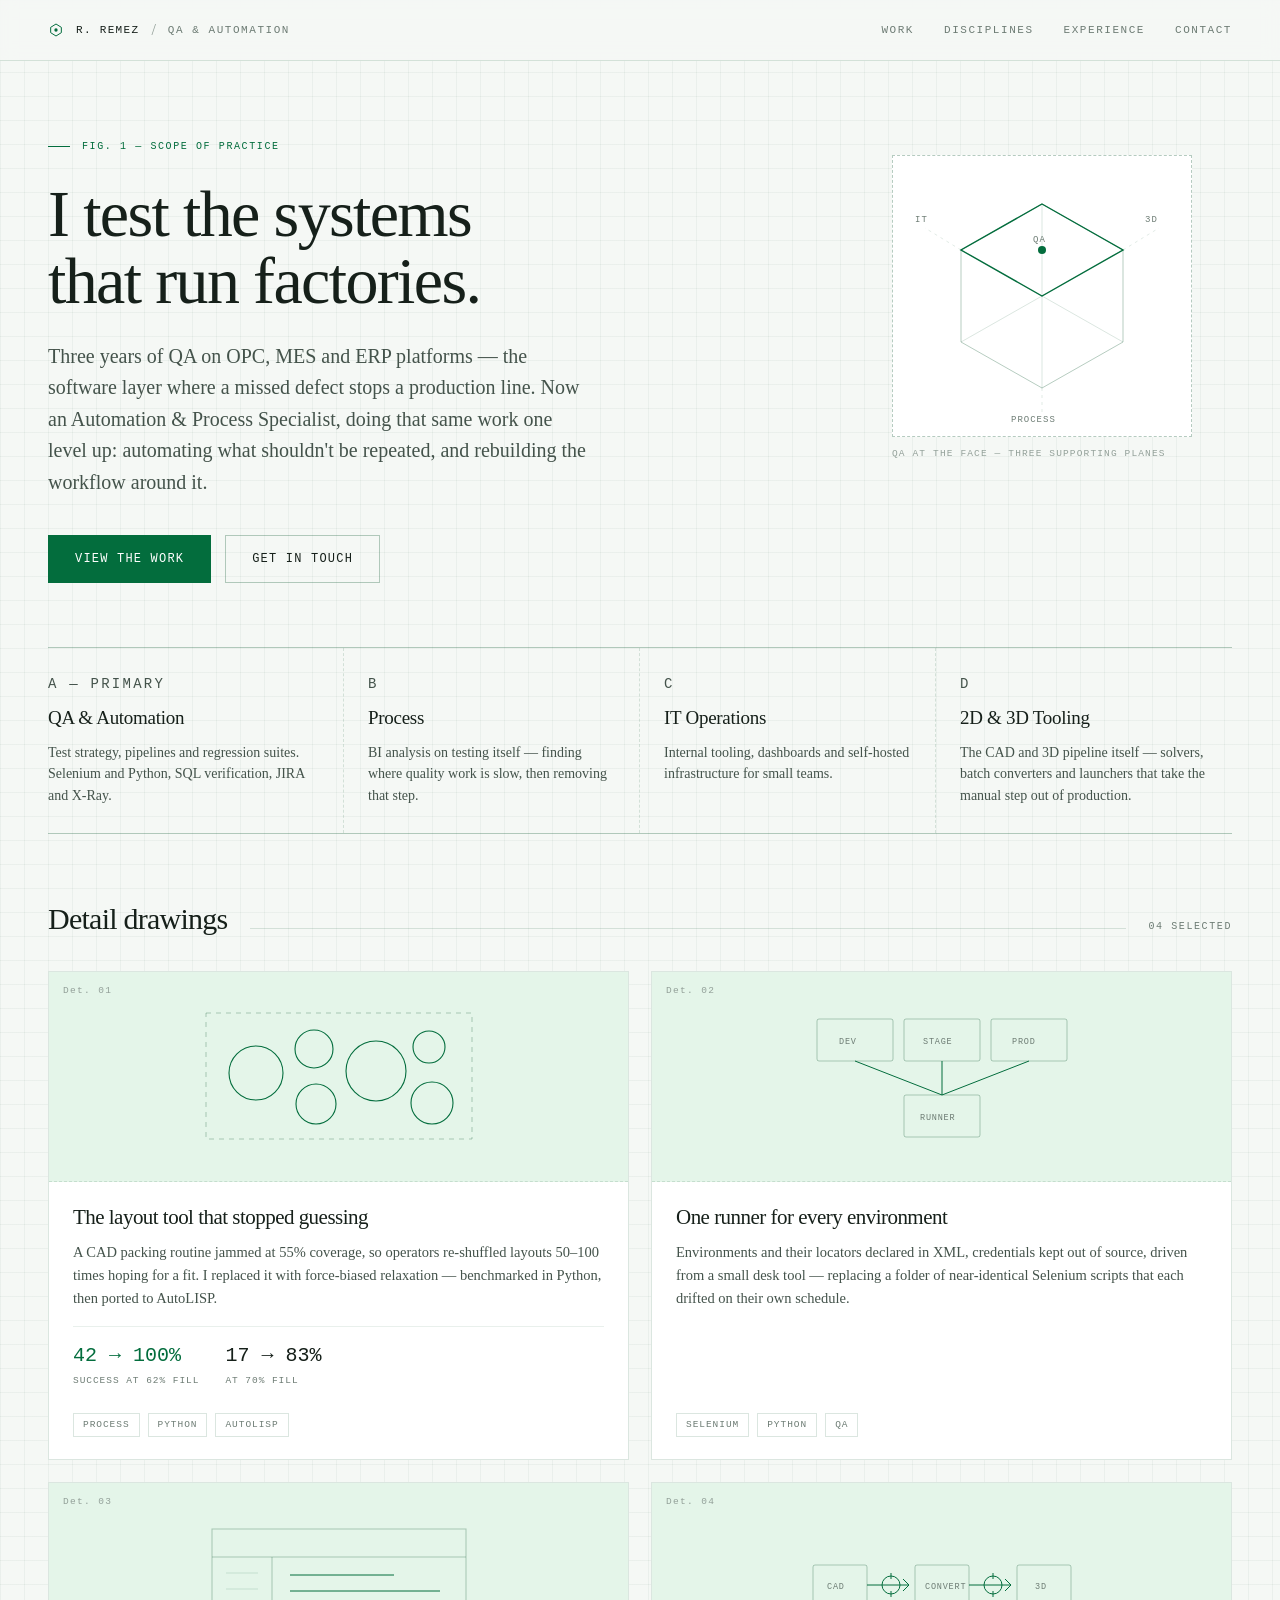
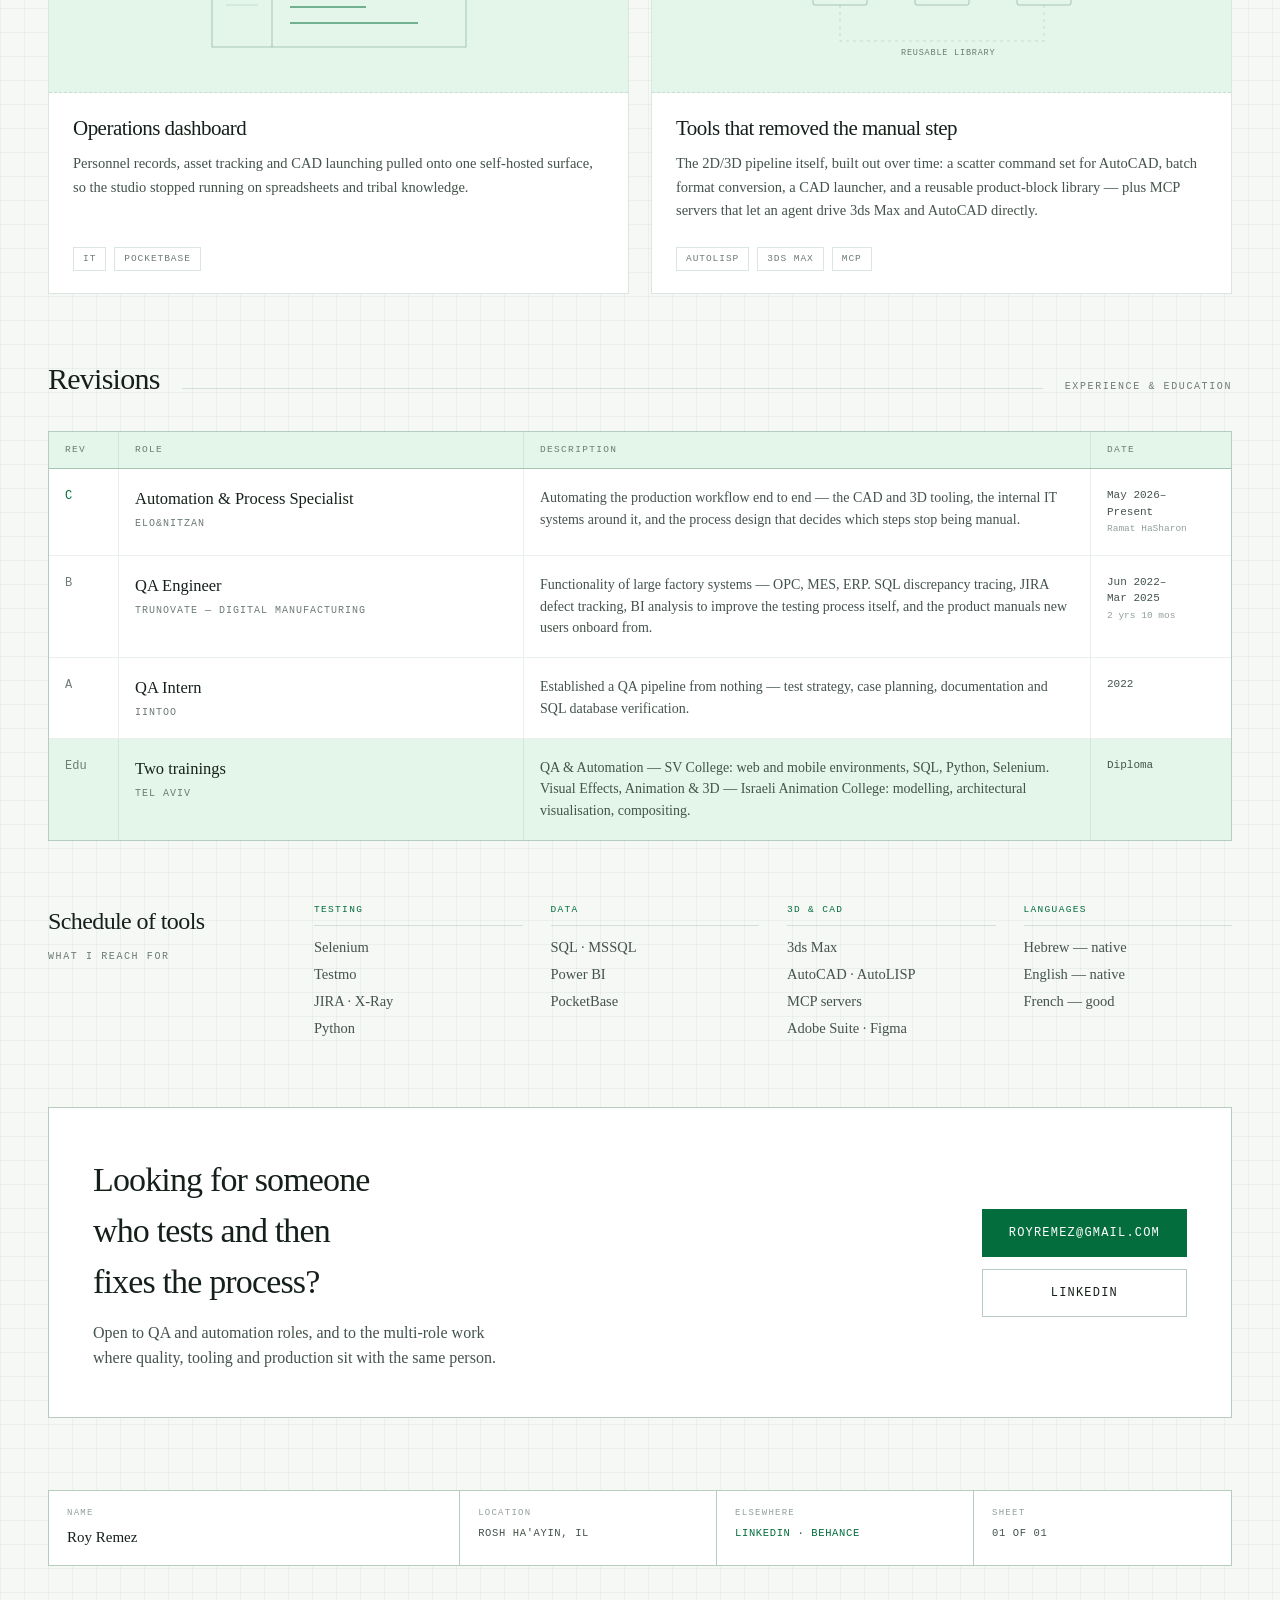
==== index.html @ 206a88d9 "Build the real static site; light white-green theme; flatten layout - index.html + assets/styles.css" ====
<!doctype html>
<html lang="en">
<head>
<meta charset="utf-8">
<meta name="viewport" content="width=device-width, initial-scale=1">
<title>Roy Remez — QA &amp; Automation</title>
<meta name="description" content="QA and automation engineer. Three years testing OPC, MES and ERP factory systems; now an Automation &amp; Process Specialist building the tooling and workflow around production.">
<meta name="color-scheme" content="light">
<meta property="og:title" content="Roy Remez — QA &amp; Automation">
<meta property="og:description" content="I test the systems that run factories — and rebuild the workflow around them.">
<meta property="og:type" content="website">
<link rel="icon" href="data:image/svg+xml,%3Csvg xmlns='http://www.w3.org/2000/svg' viewBox='0 0 24 24' fill='none' stroke='%23276b45' stroke-width='1.6' stroke-linejoin='round'%3E%3Cpath d='M12 3 L20 8 L20 16 L12 21 L4 16 L4 8 Z'/%3E%3Ccircle cx='12' cy='12' r='2.5' fill='%23276b45' stroke='none'/%3E%3C/svg%3E">
<link rel="stylesheet" href="assets/styles.css">
</head>
<body>

<a class="skip" href="#main">Skip to content</a>

<header class="sheet-head">
  <div class="wrap">
    <div class="mark">
      <svg width="16" height="16" viewBox="0 0 24 24" fill="none" stroke="currentColor" stroke-width="1.5" stroke-linejoin="round" aria-hidden="true">
        <path d="M12 3 L20 8 L20 16 L12 21 L4 16 L4 8 Z"></path>
        <circle cx="12" cy="12" r="2.5" fill="currentColor" stroke="none"></circle>
      </svg>
      <span class="mark-name">R. Remez</span>
      <span class="mark-sep" aria-hidden="true">/</span>
      <span class="mark-role">QA &amp; Automation</span>
    </div>
    <nav class="nav" aria-label="Sections">
      <a href="#work">Work</a>
      <a href="#disciplines">Disciplines</a>
      <a href="#revisions">Experience</a>
      <a href="#contact">Contact</a>
    </nav>
  </div>
</header>

<main id="main">

  <section class="hero">
    <div class="wrap">
      <div class="hero-text">
        <p class="tag tag--accent figref">Fig. 1 — Scope of practice</p>
        <h1>I test the systems that run factories.</h1>
        <p class="lede">Three years of QA on OPC, MES and ERP platforms — the software layer where a missed defect stops a production line. Now an Automation &amp; Process Specialist, doing that same work one level up: automating what shouldn't be repeated, and rebuilding the workflow around it.</p>
        <div class="actions">
          <a class="btn btn--solid" href="#work">View the work</a>
          <a class="btn btn--ghost" href="#contact">Get in touch</a>
        </div>
      </div>

      <figure class="hero-fig">
        <div class="frame">
          <svg viewBox="0 0 270 252" fill="none" role="img" aria-label="Diagram: QA on the leading face of a solid, with IT, 3D and process on the supporting planes.">
            <g stroke="var(--rule-strong)" stroke-width="1">
              <path d="M135 34 L216 80 L216 172 L135 218 L54 172 L54 80 Z"></path>
              <path d="M135 34 L135 218 M54 80 L216 172 M216 80 L54 172" stroke="var(--rule)"></path>
            </g>
            <path d="M135 34 L216 80 L135 126 L54 80 Z" stroke="var(--accent)" stroke-width="1.4"></path>
            <circle cx="135" cy="80" r="4" fill="var(--accent)"></circle>
            <g stroke="var(--rule)" stroke-width="0.8" stroke-dasharray="3 4">
              <path d="M54 80 L18 58 M216 80 L252 58 M135 218 L135 244"></path>
            </g>
            <g fill="var(--muted)" font-family="ui-monospace, Consolas, monospace" font-size="9" letter-spacing="1">
              <text x="126" y="72">QA</text>
              <text x="8" y="52">IT</text>
              <text x="238" y="52">3D</text>
              <text x="104" y="252">PROCESS</text>
            </g>
          </svg>
        </div>
        <figcaption>QA at the face — three supporting planes</figcaption>
      </figure>
    </div>
  </section>

  <section class="disciplines" id="disciplines">
    <div class="wrap">
      <div class="grid">
        <article class="discipline">
          <p class="tag tag--accent">A — Primary</p>
          <h3>QA &amp; Automation</h3>
          <p>Test strategy, pipelines and regression suites. Selenium and Python, SQL verification, JIRA and X-Ray.</p>
        </article>
        <article class="discipline">
          <p class="tag">B</p>
          <h3>Process</h3>
          <p>BI analysis on testing itself — finding where quality work is slow, then removing that step.</p>
        </article>
        <article class="discipline">
          <p class="tag">C</p>
          <h3>IT Operations</h3>
          <p>Internal tooling, dashboards and self-hosted infrastructure for small teams.</p>
        </article>
        <article class="discipline">
          <p class="tag">D</p>
          <h3>2D &amp; 3D Tooling</h3>
          <p>The CAD and 3D pipeline itself — solvers, batch converters and launchers that take the manual step out of production.</p>
        </article>
      </div>
    </div>
  </section>

  <section class="work" id="work">
    <div class="wrap">
      <div class="sec-head">
        <h2>Detail drawings</h2>
        <span class="fill" aria-hidden="true"></span>
        <span class="tag">04 selected</span>
      </div>

      <div class="work-grid">

        <article class="card">
          <div class="card-fig">
            <span class="det">Det. 01</span>
            <svg width="290" height="150" viewBox="0 0 290 150" fill="none" aria-hidden="true">
              <rect x="12" y="12" width="266" height="126" stroke="var(--rule-strong)" stroke-width="1" stroke-dasharray="5 5"></rect>
              <g stroke="var(--accent)" stroke-width="1.1">
                <circle cx="62" cy="72" r="27"></circle>
                <circle cx="120" cy="48" r="19"></circle>
                <circle cx="122" cy="103" r="20"></circle>
                <circle cx="182" cy="70" r="30"></circle>
                <circle cx="235" cy="46" r="16"></circle>
                <circle cx="238" cy="102" r="21"></circle>
              </g>
            </svg>
          </div>
          <div class="card-body">
            <h3>The layout tool that stopped guessing</h3>
            <p>A CAD packing routine jammed at 55% coverage, so operators re-shuffled layouts 50–100 times hoping for a fit. I replaced it with force-biased relaxation — benchmarked in Python, then ported to AutoLISP.</p>
            <div class="metrics">
              <div class="metric">
                <b>42 → 100%</b>
                <span>Success at 62% fill</span>
              </div>
              <div class="metric metric--plain">
                <b>17 → 83%</b>
                <span>At 70% fill</span>
              </div>
            </div>
            <ul class="chips">
              <li>Process</li><li>Python</li><li>AutoLISP</li>
            </ul>
          </div>
        </article>

        <article class="card">
          <div class="card-fig">
            <span class="det">Det. 02</span>
            <svg width="290" height="150" viewBox="0 0 290 150" fill="none" stroke-width="1" aria-hidden="true">
              <g stroke="var(--rule-strong)">
                <rect x="20" y="18" width="76" height="42" rx="2"></rect>
                <rect x="107" y="18" width="76" height="42" rx="2"></rect>
                <rect x="194" y="18" width="76" height="42" rx="2"></rect>
                <rect x="107" y="94" width="76" height="42" rx="2"></rect>
              </g>
              <g stroke="var(--accent)">
                <path d="M58 60 L145 94 M145 60 L145 94 M232 60 L145 94"></path>
              </g>
              <g fill="var(--muted)" font-family="ui-monospace, Consolas, monospace" font-size="8.5" letter-spacing="0.8">
                <text x="42" y="43">DEV</text><text x="126" y="43">STAGE</text><text x="215" y="43">PROD</text><text x="123" y="119">RUNNER</text>
              </g>
            </svg>
          </div>
          <div class="card-body">
            <h3>One runner for every environment</h3>
            <p>Environments and their locators declared in XML, credentials kept out of source, driven from a small desk tool — replacing a folder of near-identical Selenium scripts that each drifted on their own schedule.</p>
            <ul class="chips">
              <li>Selenium</li><li>Python</li><li>QA</li>
            </ul>
          </div>
        </article>

        <article class="card">
          <div class="card-fig">
            <span class="det">Det. 03</span>
            <svg width="290" height="150" viewBox="0 0 290 150" fill="none" stroke-width="1" aria-hidden="true">
              <rect x="18" y="16" width="254" height="118" stroke="var(--rule-strong)"></rect>
              <path d="M18 44 L272 44 M78 44 L78 134" stroke="var(--rule-strong)"></path>
              <g stroke="var(--accent)">
                <path d="M96 62 L200 62 M96 78 L246 78 M96 94 L172 94 M96 110 L224 110"></path>
              </g>
              <g stroke="var(--rule)">
                <path d="M32 60 L64 60 M32 76 L64 76 M32 92 L64 92"></path>
              </g>
            </svg>
          </div>
          <div class="card-body">
            <h3>Operations dashboard</h3>
            <p>Personnel records, asset tracking and CAD launching pulled onto one self-hosted surface, so the studio stopped running on spreadsheets and tribal knowledge.</p>
            <ul class="chips">
              <li>IT</li><li>PocketBase</li>
            </ul>
          </div>
        </article>

        <article class="card">
          <div class="card-fig">
            <span class="det">Det. 04</span>
            <svg width="290" height="150" viewBox="0 0 290 150" fill="none" stroke-width="1" aria-hidden="true">
              <g stroke="var(--rule-strong)">
                <rect x="16" y="52" width="54" height="40" rx="2"></rect>
                <rect x="118" y="52" width="54" height="40" rx="2"></rect>
                <rect x="220" y="52" width="54" height="40" rx="2"></rect>
              </g>
              <g stroke="var(--accent)">
                <path d="M70 72 L112 72 M172 72 L214 72"></path>
                <path d="M106 66 L112 72 L106 78 M208 66 L214 72 L208 78"></path>
                <circle cx="94" cy="72" r="9"></circle>
                <circle cx="196" cy="72" r="9"></circle>
                <path d="M94 60 L94 66 M94 78 L94 84 M196 60 L196 66 M196 78 L196 84"></path>
              </g>
              <g stroke="var(--rule)" stroke-dasharray="3 4">
                <path d="M43 92 L43 128 L247 128 L247 92"></path>
              </g>
              <g fill="var(--muted)" font-family="ui-monospace, Consolas, monospace" font-size="8.5" letter-spacing="0.8">
                <text x="30" y="76">CAD</text><text x="128" y="76">CONVERT</text><text x="238" y="76">3D</text>
                <text x="104" y="142">REUSABLE LIBRARY</text>
              </g>
            </svg>
          </div>
          <div class="card-body">
            <h3>Tools that removed the manual step</h3>
            <p>The 2D/3D pipeline itself, built out over time: a scatter command set for AutoCAD, batch format conversion, a CAD launcher, and a reusable product-block library — plus MCP servers that let an agent drive 3ds Max and AutoCAD directly.</p>
            <ul class="chips">
              <li>AutoLISP</li><li>3ds Max</li><li>MCP</li>
            </ul>
          </div>
        </article>

      </div>
    </div>
  </section>

  <section class="revisions" id="revisions">
    <div class="wrap">
      <div class="sec-head">
        <h2>Revisions</h2>
        <span class="fill" aria-hidden="true"></span>
        <span class="tag">Experience &amp; education</span>
      </div>

      <div class="rev-table">
        <div class="rev-head" aria-hidden="true">
          <div>Rev</div><div>Role</div><div>Description</div><div>Date</div>
        </div>

        <article class="rev-row rev-row--current">
          <p class="rev-id">C</p>
          <div class="rev-role">
            <b>Automation &amp; Process Specialist</b>
            <span>Elo&amp;Nitzan</span>
          </div>
          <p class="rev-desc">Automating the production workflow end to end — the CAD and 3D tooling, the internal IT systems around it, and the process design that decides which steps stop being manual.</p>
          <p class="rev-date">May 2026–<br>Present<br><small>Ramat HaSharon</small></p>
        </article>

        <article class="rev-row">
          <p class="rev-id">B</p>
          <div class="rev-role">
            <b>QA Engineer</b>
            <span>Trunovate — Digital Manufacturing</span>
          </div>
          <p class="rev-desc">Functionality of large factory systems — OPC, MES, ERP. SQL discrepancy tracing, JIRA defect tracking, BI analysis to improve the testing process itself, and the product manuals new users onboard from.</p>
          <p class="rev-date">Jun 2022–<br>Mar 2025<br><small>2 yrs 10 mos</small></p>
        </article>

        <article class="rev-row">
          <p class="rev-id">A</p>
          <div class="rev-role">
            <b>QA Intern</b>
            <span>iintoo</span>
          </div>
          <p class="rev-desc">Established a QA pipeline from nothing — test strategy, case planning, documentation and SQL database verification.</p>
          <p class="rev-date">2022</p>
        </article>

        <article class="rev-row rev-row--edu">
          <p class="rev-id">Edu</p>
          <div class="rev-role">
            <b>Two trainings</b>
            <span>Tel Aviv</span>
          </div>
          <p class="rev-desc">QA &amp; Automation — SV College: web and mobile environments, SQL, Python, Selenium. Visual Effects, Animation &amp; 3D — Israeli Animation College: modelling, architectural visualisation, compositing.</p>
          <p class="rev-date">Diploma</p>
        </article>
      </div>
    </div>
  </section>

  <section class="tools">
    <div class="wrap">
      <div class="tools-head">
        <h2>Schedule of tools</h2>
        <p class="tag">What I reach for</p>
      </div>
      <div class="tools-grid">
        <div>
          <h3>Testing</h3>
          <ul><li>Selenium</li><li>Testmo</li><li>JIRA · X-Ray</li><li>Python</li></ul>
        </div>
        <div>
          <h3>Data</h3>
          <ul><li>SQL · MSSQL</li><li>Power BI</li><li>PocketBase</li></ul>
        </div>
        <div>
          <h3>3D &amp; CAD</h3>
          <ul><li>3ds Max</li><li>AutoCAD · AutoLISP</li><li>MCP servers</li><li>Adobe Suite · Figma</li></ul>
        </div>
        <div>
          <h3>Languages</h3>
          <ul><li>Hebrew — native</li><li>English — native</li><li>French — good</li></ul>
        </div>
      </div>
    </div>
  </section>

  <section class="contact" id="contact">
    <div class="wrap">
      <div class="contact-panel">
        <div>
          <h2>Looking for someone who tests and then fixes the process?</h2>
          <p>Open to QA and automation roles, and to the multi-role work where quality, tooling and production sit with the same person.</p>
        </div>
        <div class="contact-actions">
          <a class="btn btn--solid" href="mailto:royremez@gmail.com">royremez@gmail.com</a>
          <a class="btn btn--ghost" href="https://www.linkedin.com/in/rremez/" rel="me noopener">LinkedIn</a>
        </div>
      </div>
    </div>
  </section>

</main>

<footer class="title-block">
  <div class="wrap">
    <dl class="grid">
      <div class="cell">
        <dt>Name</dt>
        <dd class="name">Roy Remez</dd>
      </div>
      <div class="cell">
        <dt>Location</dt>
        <dd>Rosh Ha'ayin, IL</dd>
      </div>
      <div class="cell">
        <dt>Elsewhere</dt>
        <dd><a href="https://www.linkedin.com/in/rremez/" rel="me noopener">LinkedIn</a> · <a href="https://www.behance.net/ShockWave" rel="me noopener">Behance</a></dd>
      </div>
      <div class="cell">
        <dt>Sheet</dt>
        <dd>01 of 01</dd>
      </div>
    </dl>
  </div>
</footer>

</body>
</html>
---- assets/styles.css ----
/* Roy Remez — portfolio
   Light "blueprint on paper" theme. Structure from the dark blueprint
   direction; palette re-toned to white-green. */

:root {
  /* Ground */
  --paper:        #f5f8f5;
  --panel:        #ffffff;
  --grid:         rgba(42, 105, 72, 0.055);

  /* Ink */
  --ink:          #16201a;
  --body:         #44534b;
  --muted:        #6d7c74;
  --dim:          #93a099;

  /* Rules */
  --rule:         rgba(42, 105, 72, 0.17);
  --rule-strong:  rgba(42, 105, 72, 0.34);
  --rule-faint:   rgba(42, 105, 72, 0.10);

  /* Accent — one hue, used deliberately */
  --accent:       oklch(0.47 0.115 155);
  --accent-mid:   oklch(0.60 0.105 155);
  --accent-wash:  oklch(0.955 0.025 155);

  --serif: 'Iowan Old Style', 'Palatino Linotype', Palatino, 'Book Antiqua', Georgia, serif;
  --mono:  ui-monospace, 'Cascadia Code', 'SF Mono', Consolas, 'Liberation Mono', monospace;

  --gutter: 48px;
  --maxw: 1280px;
}

*, *::before, *::after { box-sizing: border-box; }

html { -webkit-text-size-adjust: 100%; }

body {
  margin: 0;
  background-color: var(--paper);
  background-image:
    linear-gradient(var(--grid) 1px, transparent 1px),
    linear-gradient(90deg, var(--grid) 1px, transparent 1px);
  background-size: 24px 24px;
  color: var(--ink);
  font-family: var(--serif);
  font-size: 16px;
  line-height: 1.5;
  -webkit-font-smoothing: antialiased;
}

a { color: var(--accent); text-decoration: none; }
a:hover { color: var(--ink); text-decoration: underline; text-underline-offset: 3px; }
a:focus-visible,
.btn:focus-visible {
  outline: 2px solid var(--accent);
  outline-offset: 3px;
  border-radius: 1px;
}

h1, h2, h3 { margin: 0; font-weight: 400; letter-spacing: -0.025em; }
p { margin: 0; }
ul { margin: 0; padding: 0; list-style: none; }

.skip {
  position: absolute;
  left: -9999px;
  top: 0;
  background: var(--ink);
  color: var(--paper);
  padding: 12px 20px;
  z-index: 10;
  font-family: var(--mono);
  font-size: 12px;
}
.skip:focus { left: 0; }

.wrap {
  max-width: var(--maxw);
  margin-inline: auto;
  padding-inline: var(--gutter);
}

/* Small technical label — used throughout */
.tag {
  font-family: var(--mono);
  font-size: 10px;
  letter-spacing: 0.16em;
  text-transform: uppercase;
  color: var(--muted);
}
.tag--accent { color: var(--accent); }

/* ---------- Sheet header ---------- */

.sheet-head {
  border-bottom: 1px solid var(--rule);
  background: rgba(245, 248, 245, 0.88);
  backdrop-filter: blur(8px);
  position: sticky;
  top: 0;
  z-index: 5;
}
.sheet-head .wrap {
  display: flex;
  align-items: center;
  justify-content: space-between;
  gap: 24px;
  min-height: 56px;
  padding-block: 8px;
}
.mark { display: flex; align-items: center; gap: 12px; }
.mark svg { display: block; color: var(--accent); flex-shrink: 0; }
.mark-name {
  font-family: var(--mono);
  font-size: 11px;
  letter-spacing: 0.12em;
  color: var(--ink);
  text-transform: uppercase;
}
.mark-role {
  font-family: var(--mono);
  font-size: 11px;
  letter-spacing: 0.14em;
  color: var(--muted);
  text-transform: uppercase;
}
.mark-sep { color: var(--dim); }

.nav { display: flex; gap: 30px; }
.nav a {
  font-family: var(--mono);
  font-size: 11px;
  letter-spacing: 0.14em;
  text-transform: uppercase;
  color: var(--muted);
  display: flex;
  align-items: center;
  min-height: 44px;
}
.nav a:hover { color: var(--accent); text-decoration: none; }

/* ---------- Hero ---------- */

.hero .wrap {
  display: flex;
  gap: 56px;
  align-items: flex-start;
  padding-block: 78px 64px;
}
.hero-text { flex: 1 1 auto; display: flex; flex-direction: column; gap: 26px; }
.figref { display: flex; align-items: center; gap: 12px; }
.figref::before {
  content: "";
  width: 22px;
  height: 1px;
  background: var(--accent);
  flex-shrink: 0;
}
h1 {
  font-size: clamp(38px, 5.2vw, 66px);
  line-height: 1.02;
  max-width: 15ch;
  text-wrap: balance;
}
.lede {
  font-size: clamp(17px, 1.6vw, 20px);
  line-height: 1.58;
  color: var(--body);
  max-width: 54ch;
  text-wrap: pretty;
}

.actions { display: flex; flex-wrap: wrap; gap: 14px; padding-top: 10px; }
.btn {
  display: inline-flex;
  align-items: center;
  justify-content: center;
  min-height: 48px;
  padding-inline: 26px;
  font-family: var(--mono);
  font-size: 12px;
  letter-spacing: 0.1em;
  text-transform: uppercase;
  border: 1px solid transparent;
  transition: background-color 120ms ease, color 120ms ease;
}
.btn--solid { background: var(--accent); color: #fff; }
.btn--solid:hover { background: var(--ink); color: #fff; text-decoration: none; }
.btn--ghost { border-color: var(--rule-strong); color: var(--ink); }
.btn--ghost:hover { border-color: var(--accent); color: var(--accent); text-decoration: none; }

.hero-fig { flex: 0 0 300px; }
.hero-fig .frame { border: 1px dashed var(--rule-strong); padding: 14px; background: var(--panel); }
.hero-fig svg { display: block; width: 100%; height: auto; }
.hero-fig figcaption {
  font-family: var(--mono);
  font-size: 9.5px;
  letter-spacing: 0.12em;
  text-transform: uppercase;
  color: var(--dim);
  padding-top: 10px;
}

/* ---------- Disciplines ---------- */

.disciplines .grid {
  border-top: 1px solid var(--rule-strong);
  border-bottom: 1px solid var(--rule-strong);
  display: grid;
  grid-template-columns: repeat(4, minmax(0, 1fr));
}
.discipline {
  padding: 26px 24px;
  border-right: 1px dashed var(--rule);
  display: flex;
  flex-direction: column;
  gap: 9px;
}
.discipline:first-child { padding-left: 0; }
.discipline:last-child { padding-right: 0; border-right: 0; }
.discipline h3 { font-size: 19px; letter-spacing: -0.015em; }
.discipline p { font-size: 14px; line-height: 1.55; color: var(--body); }

/* ---------- Section heads ---------- */

.sec-head {
  display: flex;
  align-items: baseline;
  gap: 22px;
  padding-bottom: 30px;
}
.sec-head h2 { font-size: clamp(24px, 2.6vw, 30px); }
.sec-head .fill { flex: 1 1 auto; height: 1px; background: var(--rule); }

.work .wrap, .revisions .wrap, .tools .wrap { padding-block: 62px 0; }

/* ---------- Work ---------- */

.work-grid {
  display: grid;
  grid-template-columns: repeat(2, minmax(0, 1fr));
  gap: 22px;
}
.card {
  border: 1px solid var(--rule);
  background: var(--panel);
  display: flex;
  flex-direction: column;
}
.card-fig {
  position: relative;
  height: 210px;
  border-bottom: 1px dashed var(--rule);
  display: flex;
  align-items: center;
  justify-content: center;
  background: var(--accent-wash);
}
.card-fig svg { display: block; max-width: 100%; height: auto; }
.card-fig .det {
  position: absolute;
  top: 12px;
  left: 14px;
  font-family: var(--mono);
  font-size: 9.5px;
  letter-spacing: 0.14em;
  color: var(--dim);
}
.card-body { padding: 22px 24px; display: flex; flex-direction: column; gap: 11px; flex: 1 1 auto; }
.card-body h3 { font-size: 21px; line-height: 1.25; }
.card-body p { font-size: 14.5px; line-height: 1.6; color: var(--body); }

.metrics {
  display: flex;
  flex-wrap: wrap;
  gap: 26px;
  margin-top: 4px;
  padding-top: 14px;
  border-top: 1px solid var(--rule-faint);
}
.metric { display: flex; flex-direction: column; gap: 3px; }
.metric b {
  font-family: var(--mono);
  font-size: 20px;
  font-weight: 400;
  color: var(--accent);
}
.metric span {
  font-family: var(--mono);
  font-size: 9.5px;
  letter-spacing: 0.1em;
  text-transform: uppercase;
  color: var(--muted);
}
.metric--plain b { color: var(--ink); }

.chips { display: flex; flex-wrap: wrap; gap: 8px; margin-top: auto; padding-top: 14px; }
.chips li {
  font-family: var(--mono);
  font-size: 9.5px;
  letter-spacing: 0.1em;
  text-transform: uppercase;
  color: var(--muted);
  border: 1px solid var(--rule);
  padding: 4px 9px;
}

/* ---------- Revisions ---------- */

.rev-table { border: 1px solid var(--rule-strong); background: var(--panel); }
.rev-head, .rev-row {
  display: grid;
  grid-template-columns: 70px 1fr 1.4fr 140px;
}
.rev-head {
  border-bottom: 1px solid var(--rule-strong);
  background: var(--accent-wash);
}
.rev-head div {
  padding: 11px 16px;
  border-right: 1px solid var(--rule-faint);
  font-family: var(--mono);
  font-size: 9.5px;
  letter-spacing: 0.14em;
  text-transform: uppercase;
  color: var(--muted);
}
.rev-head div:last-child { border-right: 0; }

.rev-row { border-bottom: 1px solid var(--rule-faint); }
.rev-row:last-child { border-bottom: 0; }
.rev-row > * { padding: 18px 16px; border-right: 1px solid var(--rule-faint); }
.rev-row > *:last-child { border-right: 0; }
.rev-id { font-family: var(--mono); font-size: 12px; color: var(--muted); }
.rev-row--current .rev-id { color: var(--accent); }
.rev-role { display: flex; flex-direction: column; gap: 4px; }
.rev-role b { font-size: 16.5px; font-weight: 400; }
.rev-role span {
  font-family: var(--mono);
  font-size: 10px;
  letter-spacing: 0.1em;
  text-transform: uppercase;
  color: var(--muted);
}
.rev-desc { font-size: 14px; line-height: 1.55; color: var(--body); }
.rev-date { font-family: var(--mono); font-size: 11px; color: var(--body); line-height: 1.5; }
.rev-date small { color: var(--dim); font-size: 9.5px; }
.rev-row--edu { background: var(--accent-wash); }

/* ---------- Tools ---------- */

.tools .wrap { display: flex; gap: 46px; align-items: flex-start; }
.tools-head { flex: 0 0 220px; display: flex; flex-direction: column; gap: 10px; }
.tools-head h2 { font-size: 24px; }
.tools-grid {
  flex: 1 1 auto;
  display: grid;
  grid-template-columns: repeat(4, minmax(0, 1fr));
  gap: 28px;
}
.tools-grid h3 {
  font-family: var(--mono);
  font-size: 9.5px;
  letter-spacing: 0.14em;
  text-transform: uppercase;
  color: var(--accent);
  border-bottom: 1px solid var(--rule);
  padding-bottom: 8px;
  margin-bottom: 8px;
}
.tools-grid li { font-size: 14.5px; line-height: 1.85; color: var(--body); }

/* ---------- Contact ---------- */

.contact .wrap { padding-block: 66px 0; }
.contact-panel {
  border: 1px solid var(--rule-strong);
  background: var(--panel);
  padding: 46px 44px;
  display: flex;
  align-items: center;
  justify-content: space-between;
  gap: 40px;
}
.contact-panel h2 { font-size: clamp(26px, 3vw, 34px); max-width: 20ch; text-wrap: balance; }
.contact-panel p { font-size: 16px; line-height: 1.55; color: var(--body); max-width: 52ch; margin-top: 14px; }
.contact-actions { display: flex; flex-direction: column; gap: 12px; flex-shrink: 0; }

/* ---------- Title block ---------- */

.title-block { padding-block: 56px 48px; }
.title-block .grid {
  border: 1px solid var(--rule-strong);
  background: var(--panel);
  display: grid;
  grid-template-columns: 1.6fr 1fr 1fr 1fr;
}
.title-block .cell {
  padding: 16px 18px;
  border-right: 1px solid var(--rule-strong);
  display: flex;
  flex-direction: column;
  gap: 6px;
}
.title-block .cell:last-child { border-right: 0; }
.title-block dt {
  font-family: var(--mono);
  font-size: 9px;
  letter-spacing: 0.14em;
  text-transform: uppercase;
  color: var(--dim);
}
.title-block dd {
  margin: 0;
  font-family: var(--mono);
  font-size: 10.5px;
  letter-spacing: 0.06em;
  text-transform: uppercase;
  color: var(--body);
}
.title-block dd.name {
  font-family: var(--serif);
  font-size: 15px;
  letter-spacing: 0;
  text-transform: none;
  color: var(--ink);
}

/* ---------- Responsive ---------- */

@media (max-width: 1080px) {
  :root { --gutter: 36px; }
  .hero .wrap { flex-direction: column-reverse; gap: 36px; padding-block: 56px 48px; }
  .hero-fig { flex: 0 0 auto; align-self: flex-start; width: 260px; }
  .disciplines .grid { grid-template-columns: repeat(2, minmax(0, 1fr)); }
  .discipline { padding-inline: 24px; }
  .discipline:nth-child(odd) { padding-left: 0; }
  .discipline:nth-child(even) { padding-right: 0; border-right: 0; }
  .discipline:nth-child(-n+2) { border-bottom: 1px dashed var(--rule); }
  .tools .wrap { flex-direction: column; gap: 26px; }
  .tools-grid { grid-template-columns: repeat(2, minmax(0, 1fr)); gap: 24px 28px; width: 100%; }
  .title-block .grid { grid-template-columns: repeat(2, minmax(0, 1fr)); }
  .title-block .cell:nth-child(even) { border-right: 0; }
  .title-block .cell:nth-child(-n+2) { border-bottom: 1px solid var(--rule-strong); }
}

@media (max-width: 820px) {
  .work-grid { grid-template-columns: minmax(0, 1fr); }
  .contact-panel { flex-direction: column; align-items: flex-start; padding: 36px 28px; }
  .contact-actions { width: 100%; }
  .contact-actions .btn { width: 100%; }

  /* Revision table restacks into records */
  .rev-head { display: none; }
  .rev-row { grid-template-columns: minmax(0, 1fr); border-bottom: 1px solid var(--rule-strong); }
  .rev-row > * { border-right: 0; padding: 14px 18px; }
  .rev-row > *:first-child { padding-top: 18px; }
  .rev-row > *:last-child { padding-bottom: 18px; }
  .rev-id { padding-bottom: 0; font-size: 10px; letter-spacing: 0.14em; text-transform: uppercase; }
  .rev-date { padding-top: 0; }
}

@media (max-width: 620px) {
  :root { --gutter: 20px; }
  .sheet-head { position: static; }
  .sheet-head .wrap { flex-direction: column; align-items: flex-start; gap: 4px; padding-block: 12px; }
  .nav { gap: 18px; flex-wrap: wrap; }
  .mark-role { display: none; }
  .mark-sep { display: none; }
  .disciplines .grid { grid-template-columns: minmax(0, 1fr); }
  .discipline { padding-inline: 0; border-right: 0; border-bottom: 1px dashed var(--rule); }
  .discipline:last-child { border-bottom: 0; }
  .hero-fig { width: 100%; max-width: 300px; }
  .tools-grid { grid-template-columns: minmax(0, 1fr); }
  .title-block .grid { grid-template-columns: minmax(0, 1fr); }
  .title-block .cell { border-right: 0; border-bottom: 1px solid var(--rule-strong); }
  .title-block .cell:last-child { border-bottom: 0; }
  .card-fig { height: 170px; padding: 16px; }
}

@media (prefers-reduced-motion: reduce) {
  * { transition-duration: 0.01ms !important; }
}

@media print {
  body { background: #fff; }
  .sheet-head, .actions, .skip { display: none; }
  .card, .rev-table, .contact-panel, .title-block .grid { break-inside: avoid; }
}
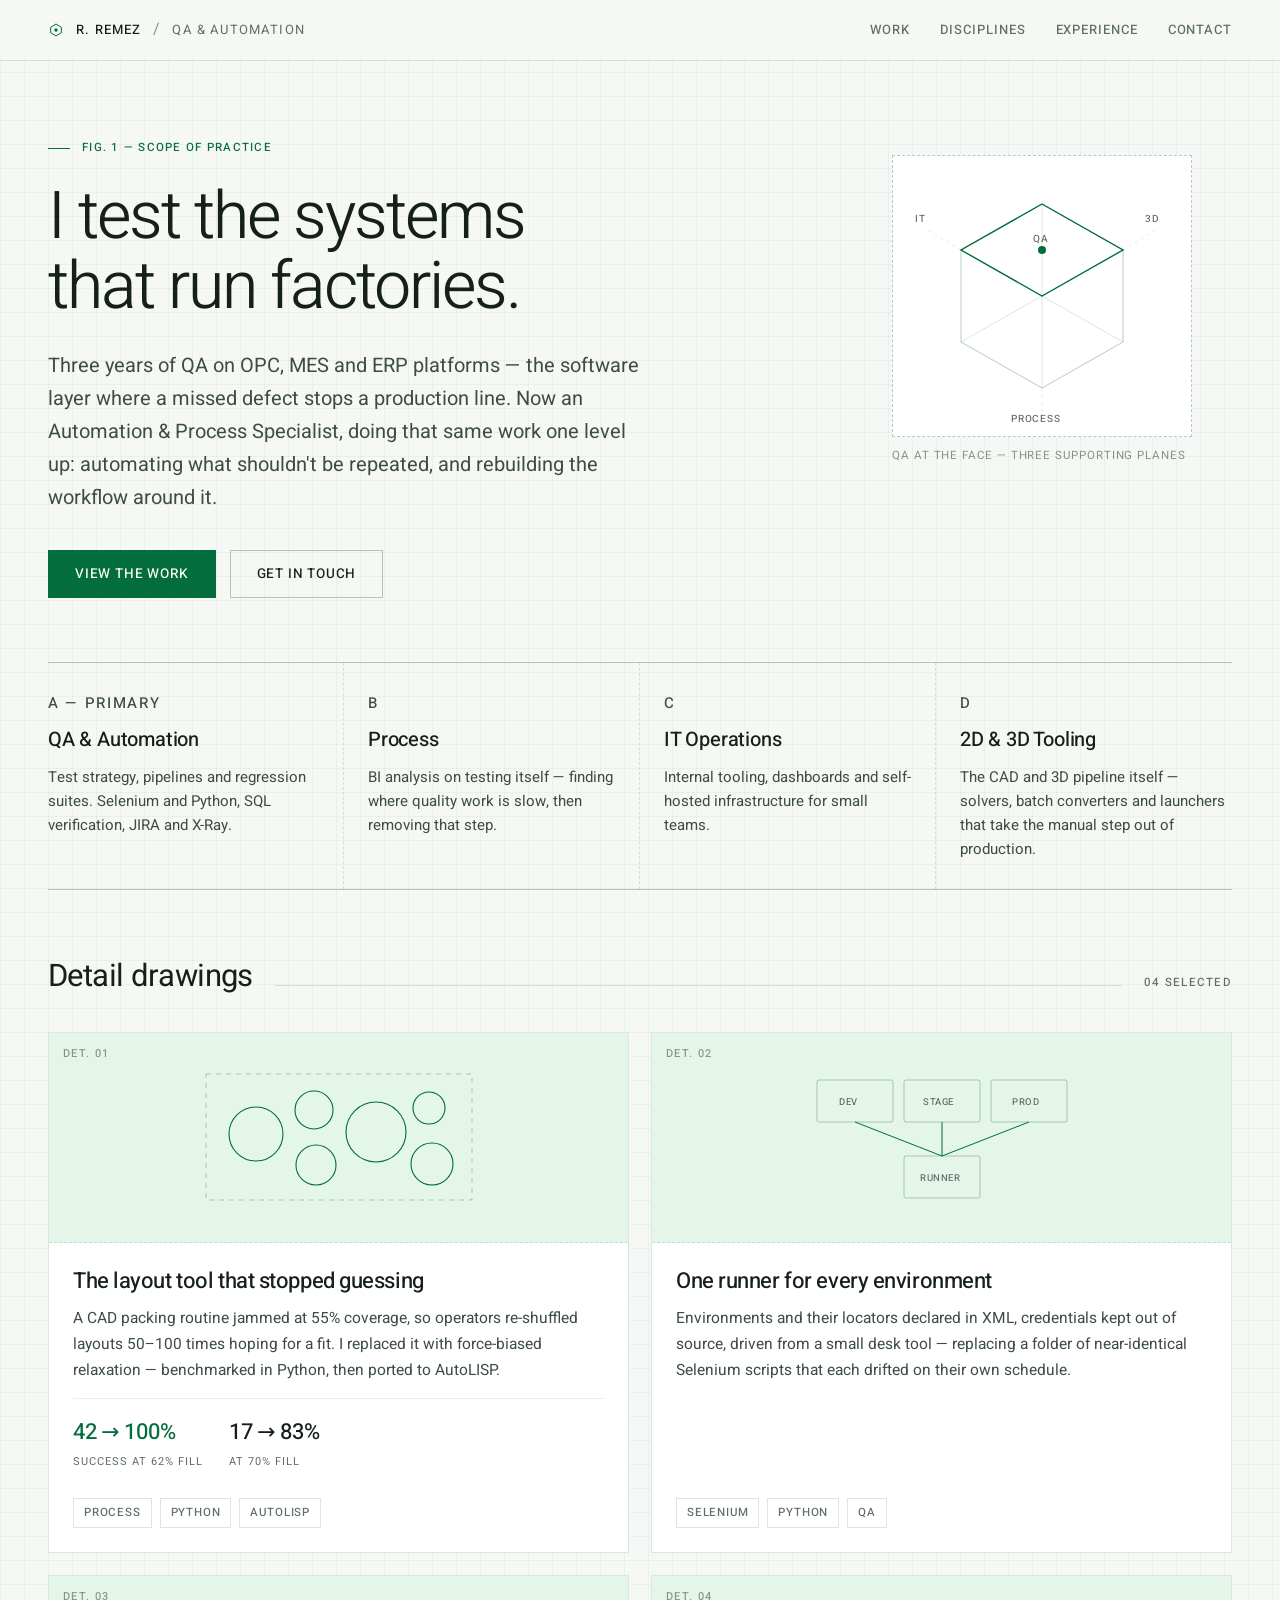
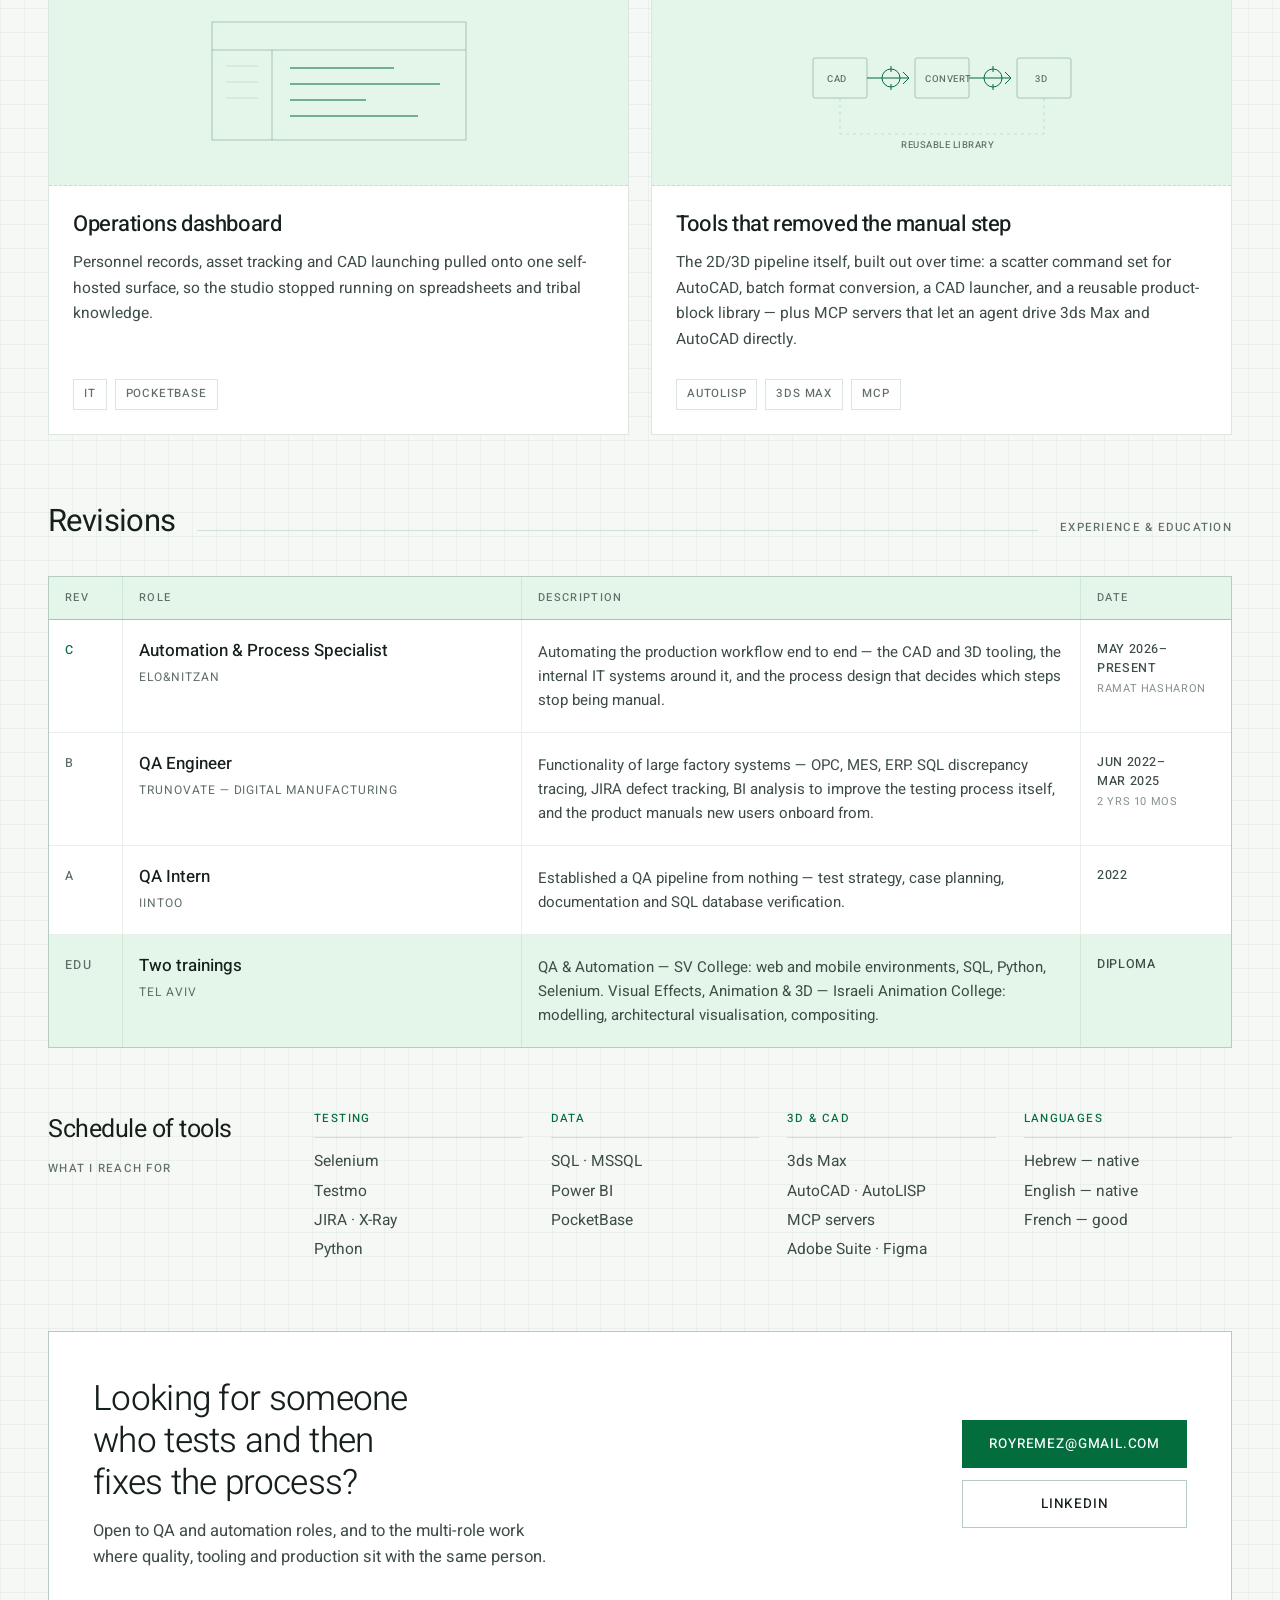
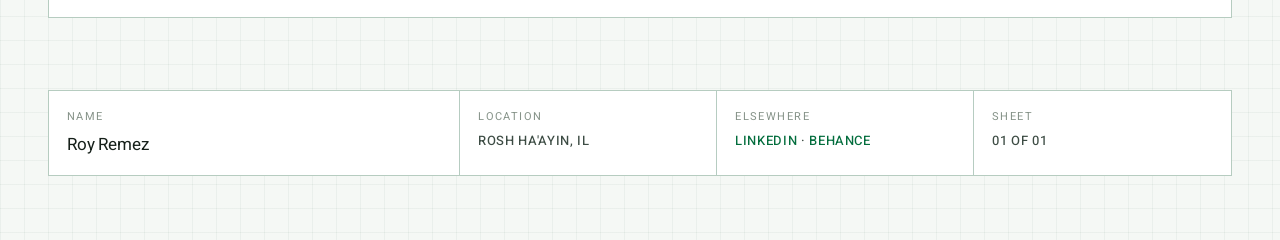
==== commit 74bb0aad: "Typography: Heebo throughout, self-hosted; drop the monospace voice The mono labels at 9.5-11px were" ====
--- a/index.html
+++ b/index.html
@@ -62,7 +62,7 @@
             <g stroke="var(--rule)" stroke-width="0.8" stroke-dasharray="3 4">
               <path d="M54 80 L18 58 M216 80 L252 58 M135 218 L135 244"></path>
             </g>
-            <g fill="var(--muted)" font-family="ui-monospace, Consolas, monospace" font-size="9" letter-spacing="1">
+            <g fill="var(--muted)" font-family="Heebo, sans-serif" font-size="10" font-weight="500" letter-spacing="0.8">
               <text x="126" y="72">QA</text>
               <text x="8" y="52">IT</text>
               <text x="238" y="52">3D</text>
@@ -159,7 +159,7 @@
               <g stroke="var(--accent)">
                 <path d="M58 60 L145 94 M145 60 L145 94 M232 60 L145 94"></path>
               </g>
-              <g fill="var(--muted)" font-family="ui-monospace, Consolas, monospace" font-size="8.5" letter-spacing="0.8">
+              <g fill="var(--muted)" font-family="Heebo, sans-serif" font-size="9.5" font-weight="500" letter-spacing="0.5">
                 <text x="42" y="43">DEV</text><text x="126" y="43">STAGE</text><text x="215" y="43">PROD</text><text x="123" y="119">RUNNER</text>
               </g>
             </svg>
@@ -215,7 +215,7 @@
               <g stroke="var(--rule)" stroke-dasharray="3 4">
                 <path d="M43 92 L43 128 L247 128 L247 92"></path>
               </g>
-              <g fill="var(--muted)" font-family="ui-monospace, Consolas, monospace" font-size="8.5" letter-spacing="0.8">
+              <g fill="var(--muted)" font-family="Heebo, sans-serif" font-size="9.5" font-weight="500" letter-spacing="0.5">
                 <text x="30" y="76">CAD</text><text x="128" y="76">CONVERT</text><text x="238" y="76">3D</text>
                 <text x="104" y="142">REUSABLE LIBRARY</text>
               </g>
--- a/assets/styles.css
+++ b/assets/styles.css
@@ -1,6 +1,57 @@
 /* Roy Remez — portfolio
-   Light "blueprint on paper" theme. Structure from the dark blueprint
-   direction; palette re-toned to white-green. */
+   Light "blueprint on paper" theme, set in Heebo.
+   Heebo © Oded Ezer, SIL Open Font License 1.1. Self-hosted — the page
+   makes no external requests. Hebrew subset is included so an RTL
+   version needs no new payload. */
+
+@font-face {
+  font-family: 'Heebo';
+  font-style: normal;
+  font-weight: 300;
+  font-display: swap;
+  src: url('fonts/heebo-latin-300.woff2') format('woff2');
+  unicode-range: U+0000-00FF, U+0131, U+0152-0153, U+02BB-02BC, U+02C6, U+02DA, U+02DC, U+0304, U+0308, U+0329, U+2000-206F, U+20AC, U+2122, U+2191, U+2193, U+2212, U+2215, U+FEFF, U+FFFD;
+}
+@font-face {
+  font-family: 'Heebo';
+  font-style: normal;
+  font-weight: 300;
+  font-display: swap;
+  src: url('fonts/heebo-hebrew-300.woff2') format('woff2');
+  unicode-range: U+0307-0308, U+0590-05FF, U+200C-2010, U+20AA, U+25CC, U+FB1D-FB4F;
+}
+@font-face {
+  font-family: 'Heebo';
+  font-style: normal;
+  font-weight: 400;
+  font-display: swap;
+  src: url('fonts/heebo-latin-400.woff2') format('woff2');
+  unicode-range: U+0000-00FF, U+0131, U+0152-0153, U+02BB-02BC, U+02C6, U+02DA, U+02DC, U+0304, U+0308, U+0329, U+2000-206F, U+20AC, U+2122, U+2191, U+2193, U+2212, U+2215, U+FEFF, U+FFFD;
+}
+@font-face {
+  font-family: 'Heebo';
+  font-style: normal;
+  font-weight: 400;
+  font-display: swap;
+  src: url('fonts/heebo-hebrew-400.woff2') format('woff2');
+  unicode-range: U+0307-0308, U+0590-05FF, U+200C-2010, U+20AA, U+25CC, U+FB1D-FB4F;
+}
+@font-face {
+  font-family: 'Heebo';
+  font-style: normal;
+  font-weight: 500;
+  font-display: swap;
+  src: url('fonts/heebo-latin-500.woff2') format('woff2');
+  unicode-range: U+0000-00FF, U+0131, U+0152-0153, U+02BB-02BC, U+02C6, U+02DA, U+02DC, U+0304, U+0308, U+0329, U+2000-206F, U+20AC, U+2122, U+2191, U+2193, U+2212, U+2215, U+FEFF, U+FFFD;
+}
+@font-face {
+  font-family: 'Heebo';
+  font-style: normal;
+  font-weight: 500;
+  font-display: swap;
+  src: url('fonts/heebo-hebrew-500.woff2') format('woff2');
+  unicode-range: U+0307-0308, U+0590-05FF, U+200C-2010, U+20AA, U+25CC, U+FB1D-FB4F;
+}
 
 :root {
   /* Ground */
@@ -10,9 +61,9 @@
 
   /* Ink */
   --ink:          #16201a;
-  --body:         #44534b;
-  --muted:        #6d7c74;
-  --dim:          #93a099;
+  --body:         #3d4c44;
+  --muted:        #5f6e66;
+  --dim:          #869389;
 
   /* Rules */
   --rule:         rgba(42, 105, 72, 0.17);
@@ -24,8 +75,7 @@
   --accent-mid:   oklch(0.60 0.105 155);
   --accent-wash:  oklch(0.955 0.025 155);
 
-  --serif: 'Iowan Old Style', 'Palatino Linotype', Palatino, 'Book Antiqua', Georgia, serif;
-  --mono:  ui-monospace, 'Cascadia Code', 'SF Mono', Consolas, 'Liberation Mono', monospace;
+  --sans: 'Heebo', 'Segoe UI', system-ui, -apple-system, sans-serif;
 
   --gutter: 48px;
   --maxw: 1280px;
@@ -43,10 +93,12 @@
     linear-gradient(90deg, var(--grid) 1px, transparent 1px);
   background-size: 24px 24px;
   color: var(--ink);
-  font-family: var(--serif);
+  font-family: var(--sans);
   font-size: 16px;
-  line-height: 1.5;
+  font-weight: 400;
+  line-height: 1.6;
   -webkit-font-smoothing: antialiased;
+  text-rendering: optimizeLegibility;
 }
 
 a { color: var(--accent); text-decoration: none; }
@@ -58,7 +110,7 @@
   border-radius: 1px;
 }
 
-h1, h2, h3 { margin: 0; font-weight: 400; letter-spacing: -0.025em; }
+h1, h2, h3 { margin: 0; letter-spacing: -0.02em; }
 p { margin: 0; }
 ul { margin: 0; padding: 0; list-style: none; }
 
@@ -70,8 +122,8 @@
   color: var(--paper);
   padding: 12px 20px;
   z-index: 10;
-  font-family: var(--mono);
-  font-size: 12px;
+  font-size: 14px;
+  font-weight: 500;
 }
 .skip:focus { left: 0; }
 
@@ -81,11 +133,11 @@
   padding-inline: var(--gutter);
 }
 
-/* Small technical label — used throughout */
+/* Small technical label — the blueprint voice, but readable */
 .tag {
-  font-family: var(--mono);
-  font-size: 10px;
-  letter-spacing: 0.16em;
+  font-size: 11.5px;
+  font-weight: 500;
+  letter-spacing: 0.11em;
   text-transform: uppercase;
   color: var(--muted);
 }
@@ -95,7 +147,7 @@
 
 .sheet-head {
   border-bottom: 1px solid var(--rule);
-  background: rgba(245, 248, 245, 0.88);
+  background: rgba(245, 248, 245, 0.9);
   backdrop-filter: blur(8px);
   position: sticky;
   top: 0;
@@ -106,32 +158,32 @@
   align-items: center;
   justify-content: space-between;
   gap: 24px;
-  min-height: 56px;
+  min-height: 58px;
   padding-block: 8px;
 }
 .mark { display: flex; align-items: center; gap: 12px; }
 .mark svg { display: block; color: var(--accent); flex-shrink: 0; }
 .mark-name {
-  font-family: var(--mono);
-  font-size: 11px;
-  letter-spacing: 0.12em;
+  font-size: 13px;
+  font-weight: 500;
+  letter-spacing: 0.09em;
+  text-transform: uppercase;
   color: var(--ink);
-  text-transform: uppercase;
 }
 .mark-role {
-  font-family: var(--mono);
-  font-size: 11px;
-  letter-spacing: 0.14em;
-  color: var(--muted);
-  text-transform: uppercase;
+  font-size: 13px;
+  font-weight: 400;
+  letter-spacing: 0.09em;
+  text-transform: uppercase;
+  color: var(--muted);
 }
 .mark-sep { color: var(--dim); }
 
 .nav { display: flex; gap: 30px; }
 .nav a {
-  font-family: var(--mono);
-  font-size: 11px;
-  letter-spacing: 0.14em;
+  font-size: 13px;
+  font-weight: 500;
+  letter-spacing: 0.07em;
   text-transform: uppercase;
   color: var(--muted);
   display: flex;
@@ -159,13 +211,15 @@
 }
 h1 {
   font-size: clamp(38px, 5.2vw, 66px);
-  line-height: 1.02;
+  font-weight: 300;
+  line-height: 1.06;
+  letter-spacing: -0.03em;
   max-width: 15ch;
   text-wrap: balance;
 }
 .lede {
   font-size: clamp(17px, 1.6vw, 20px);
-  line-height: 1.58;
+  line-height: 1.65;
   color: var(--body);
   max-width: 54ch;
   text-wrap: pretty;
@@ -178,12 +232,12 @@
   justify-content: center;
   min-height: 48px;
   padding-inline: 26px;
-  font-family: var(--mono);
-  font-size: 12px;
-  letter-spacing: 0.1em;
+  font-size: 13.5px;
+  font-weight: 500;
+  letter-spacing: 0.06em;
   text-transform: uppercase;
   border: 1px solid transparent;
-  transition: background-color 120ms ease, color 120ms ease;
+  transition: background-color 120ms ease, color 120ms ease, border-color 120ms ease;
 }
 .btn--solid { background: var(--accent); color: #fff; }
 .btn--solid:hover { background: var(--ink); color: #fff; text-decoration: none; }
@@ -194,9 +248,9 @@
 .hero-fig .frame { border: 1px dashed var(--rule-strong); padding: 14px; background: var(--panel); }
 .hero-fig svg { display: block; width: 100%; height: auto; }
 .hero-fig figcaption {
-  font-family: var(--mono);
-  font-size: 9.5px;
-  letter-spacing: 0.12em;
+  font-size: 11.5px;
+  font-weight: 400;
+  letter-spacing: 0.08em;
   text-transform: uppercase;
   color: var(--dim);
   padding-top: 10px;
@@ -211,7 +265,7 @@
   grid-template-columns: repeat(4, minmax(0, 1fr));
 }
 .discipline {
-  padding: 26px 24px;
+  padding: 28px 24px;
   border-right: 1px dashed var(--rule);
   display: flex;
   flex-direction: column;
@@ -219,8 +273,8 @@
 }
 .discipline:first-child { padding-left: 0; }
 .discipline:last-child { padding-right: 0; border-right: 0; }
-.discipline h3 { font-size: 19px; letter-spacing: -0.015em; }
-.discipline p { font-size: 14px; line-height: 1.55; color: var(--body); }
+.discipline h3 { font-size: 20px; font-weight: 500; letter-spacing: -0.01em; }
+.discipline p { font-size: 15px; line-height: 1.6; color: var(--body); }
 
 /* ---------- Section heads ---------- */
 
@@ -230,7 +284,7 @@
   gap: 22px;
   padding-bottom: 30px;
 }
-.sec-head h2 { font-size: clamp(24px, 2.6vw, 30px); }
+.sec-head h2 { font-size: clamp(25px, 2.6vw, 31px); font-weight: 400; }
 .sec-head .fill { flex: 1 1 auto; height: 1px; background: var(--rule); }
 
 .work .wrap, .revisions .wrap, .tools .wrap { padding-block: 62px 0; }
@@ -262,48 +316,50 @@
   position: absolute;
   top: 12px;
   left: 14px;
-  font-family: var(--mono);
-  font-size: 9.5px;
-  letter-spacing: 0.14em;
+  font-size: 11px;
+  font-weight: 500;
+  letter-spacing: 0.12em;
+  text-transform: uppercase;
   color: var(--dim);
 }
-.card-body { padding: 22px 24px; display: flex; flex-direction: column; gap: 11px; flex: 1 1 auto; }
-.card-body h3 { font-size: 21px; line-height: 1.25; }
-.card-body p { font-size: 14.5px; line-height: 1.6; color: var(--body); }
+.card-body { padding: 24px; display: flex; flex-direction: column; gap: 11px; flex: 1 1 auto; }
+.card-body h3 { font-size: 22px; font-weight: 500; line-height: 1.3; }
+.card-body p { font-size: 15.5px; line-height: 1.65; color: var(--body); }
 
 .metrics {
   display: flex;
   flex-wrap: wrap;
   gap: 26px;
   margin-top: 4px;
-  padding-top: 14px;
+  padding-top: 16px;
   border-top: 1px solid var(--rule-faint);
 }
 .metric { display: flex; flex-direction: column; gap: 3px; }
 .metric b {
-  font-family: var(--mono);
-  font-size: 20px;
-  font-weight: 400;
+  font-size: 22px;
+  font-weight: 500;
   color: var(--accent);
+  font-variant-numeric: tabular-nums;
+  letter-spacing: -0.01em;
 }
 .metric span {
-  font-family: var(--mono);
-  font-size: 9.5px;
-  letter-spacing: 0.1em;
+  font-size: 11px;
+  font-weight: 400;
+  letter-spacing: 0.09em;
   text-transform: uppercase;
   color: var(--muted);
 }
 .metric--plain b { color: var(--ink); }
 
-.chips { display: flex; flex-wrap: wrap; gap: 8px; margin-top: auto; padding-top: 14px; }
+.chips { display: flex; flex-wrap: wrap; gap: 8px; margin-top: auto; padding-top: 16px; }
 .chips li {
-  font-family: var(--mono);
-  font-size: 9.5px;
-  letter-spacing: 0.1em;
+  font-size: 11.5px;
+  font-weight: 500;
+  letter-spacing: 0.07em;
   text-transform: uppercase;
   color: var(--muted);
   border: 1px solid var(--rule);
-  padding: 4px 9px;
+  padding: 5px 10px;
 }
 
 /* ---------- Revisions ---------- */
@@ -311,18 +367,18 @@
 .rev-table { border: 1px solid var(--rule-strong); background: var(--panel); }
 .rev-head, .rev-row {
   display: grid;
-  grid-template-columns: 70px 1fr 1.4fr 140px;
+  grid-template-columns: 74px 1fr 1.4fr 150px;
 }
 .rev-head {
   border-bottom: 1px solid var(--rule-strong);
   background: var(--accent-wash);
 }
 .rev-head div {
-  padding: 11px 16px;
+  padding: 12px 16px;
   border-right: 1px solid var(--rule-faint);
-  font-family: var(--mono);
-  font-size: 9.5px;
-  letter-spacing: 0.14em;
+  font-size: 11px;
+  font-weight: 500;
+  letter-spacing: 0.12em;
   text-transform: uppercase;
   color: var(--muted);
 }
@@ -330,29 +386,42 @@
 
 .rev-row { border-bottom: 1px solid var(--rule-faint); }
 .rev-row:last-child { border-bottom: 0; }
-.rev-row > * { padding: 18px 16px; border-right: 1px solid var(--rule-faint); }
+.rev-row > * { padding: 20px 16px; border-right: 1px solid var(--rule-faint); }
 .rev-row > *:last-child { border-right: 0; }
-.rev-id { font-family: var(--mono); font-size: 12px; color: var(--muted); }
+.rev-id {
+  font-size: 12.5px;
+  font-weight: 500;
+  letter-spacing: 0.1em;
+  text-transform: uppercase;
+  color: var(--muted);
+}
 .rev-row--current .rev-id { color: var(--accent); }
-.rev-role { display: flex; flex-direction: column; gap: 4px; }
-.rev-role b { font-size: 16.5px; font-weight: 400; }
+.rev-role { display: flex; flex-direction: column; gap: 5px; }
+.rev-role b { font-size: 17px; font-weight: 500; line-height: 1.35; }
 .rev-role span {
-  font-family: var(--mono);
-  font-size: 10px;
-  letter-spacing: 0.1em;
-  text-transform: uppercase;
-  color: var(--muted);
-}
-.rev-desc { font-size: 14px; line-height: 1.55; color: var(--body); }
-.rev-date { font-family: var(--mono); font-size: 11px; color: var(--body); line-height: 1.5; }
-.rev-date small { color: var(--dim); font-size: 9.5px; }
+  font-size: 12px;
+  font-weight: 400;
+  letter-spacing: 0.08em;
+  text-transform: uppercase;
+  color: var(--muted);
+}
+.rev-desc { font-size: 15px; line-height: 1.6; color: var(--body); }
+.rev-date {
+  font-size: 12.5px;
+  font-weight: 500;
+  letter-spacing: 0.05em;
+  text-transform: uppercase;
+  color: var(--body);
+  line-height: 1.55;
+}
+.rev-date small { color: var(--dim); font-size: 11px; font-weight: 400; }
 .rev-row--edu { background: var(--accent-wash); }
 
 /* ---------- Tools ---------- */
 
 .tools .wrap { display: flex; gap: 46px; align-items: flex-start; }
 .tools-head { flex: 0 0 220px; display: flex; flex-direction: column; gap: 10px; }
-.tools-head h2 { font-size: 24px; }
+.tools-head h2 { font-size: 25px; font-weight: 400; }
 .tools-grid {
   flex: 1 1 auto;
   display: grid;
@@ -360,16 +429,16 @@
   gap: 28px;
 }
 .tools-grid h3 {
-  font-family: var(--mono);
-  font-size: 9.5px;
-  letter-spacing: 0.14em;
+  font-size: 11.5px;
+  font-weight: 500;
+  letter-spacing: 0.12em;
   text-transform: uppercase;
   color: var(--accent);
   border-bottom: 1px solid var(--rule);
-  padding-bottom: 8px;
-  margin-bottom: 8px;
-}
-.tools-grid li { font-size: 14.5px; line-height: 1.85; color: var(--body); }
+  padding-bottom: 9px;
+  margin-bottom: 9px;
+}
+.tools-grid li { font-size: 15.5px; line-height: 1.9; color: var(--body); }
 
 /* ---------- Contact ---------- */
 
@@ -383,8 +452,8 @@
   justify-content: space-between;
   gap: 40px;
 }
-.contact-panel h2 { font-size: clamp(26px, 3vw, 34px); max-width: 20ch; text-wrap: balance; }
-.contact-panel p { font-size: 16px; line-height: 1.55; color: var(--body); max-width: 52ch; margin-top: 14px; }
+.contact-panel h2 { font-size: clamp(26px, 3vw, 35px); font-weight: 300; line-height: 1.2; max-width: 20ch; text-wrap: balance; }
+.contact-panel p { font-size: 16.5px; line-height: 1.6; color: var(--body); max-width: 52ch; margin-top: 14px; }
 .contact-actions { display: flex; flex-direction: column; gap: 12px; flex-shrink: 0; }
 
 /* ---------- Title block ---------- */
@@ -397,7 +466,7 @@
   grid-template-columns: 1.6fr 1fr 1fr 1fr;
 }
 .title-block .cell {
-  padding: 16px 18px;
+  padding: 17px 18px;
   border-right: 1px solid var(--rule-strong);
   display: flex;
   flex-direction: column;
@@ -405,24 +474,24 @@
 }
 .title-block .cell:last-child { border-right: 0; }
 .title-block dt {
-  font-family: var(--mono);
-  font-size: 9px;
-  letter-spacing: 0.14em;
+  font-size: 11px;
+  font-weight: 400;
+  letter-spacing: 0.13em;
   text-transform: uppercase;
   color: var(--dim);
 }
 .title-block dd {
   margin: 0;
-  font-family: var(--mono);
-  font-size: 10.5px;
-  letter-spacing: 0.06em;
+  font-size: 13px;
+  font-weight: 500;
+  letter-spacing: 0.05em;
   text-transform: uppercase;
   color: var(--body);
 }
 .title-block dd.name {
-  font-family: var(--serif);
-  font-size: 15px;
-  letter-spacing: 0;
+  font-size: 17px;
+  font-weight: 400;
+  letter-spacing: -0.01em;
   text-transform: none;
   color: var(--ink);
 }
@@ -457,17 +526,17 @@
   .rev-row > * { border-right: 0; padding: 14px 18px; }
   .rev-row > *:first-child { padding-top: 18px; }
   .rev-row > *:last-child { padding-bottom: 18px; }
-  .rev-id { padding-bottom: 0; font-size: 10px; letter-spacing: 0.14em; text-transform: uppercase; }
+  .rev-id { padding-bottom: 0; }
   .rev-date { padding-top: 0; }
 }
 
 @media (max-width: 620px) {
   :root { --gutter: 20px; }
+  body { font-size: 15.5px; }
   .sheet-head { position: static; }
   .sheet-head .wrap { flex-direction: column; align-items: flex-start; gap: 4px; padding-block: 12px; }
   .nav { gap: 18px; flex-wrap: wrap; }
-  .mark-role { display: none; }
-  .mark-sep { display: none; }
+  .mark-role, .mark-sep { display: none; }
   .disciplines .grid { grid-template-columns: minmax(0, 1fr); }
   .discipline { padding-inline: 0; border-right: 0; border-bottom: 1px dashed var(--rule); }
   .discipline:last-child { border-bottom: 0; }
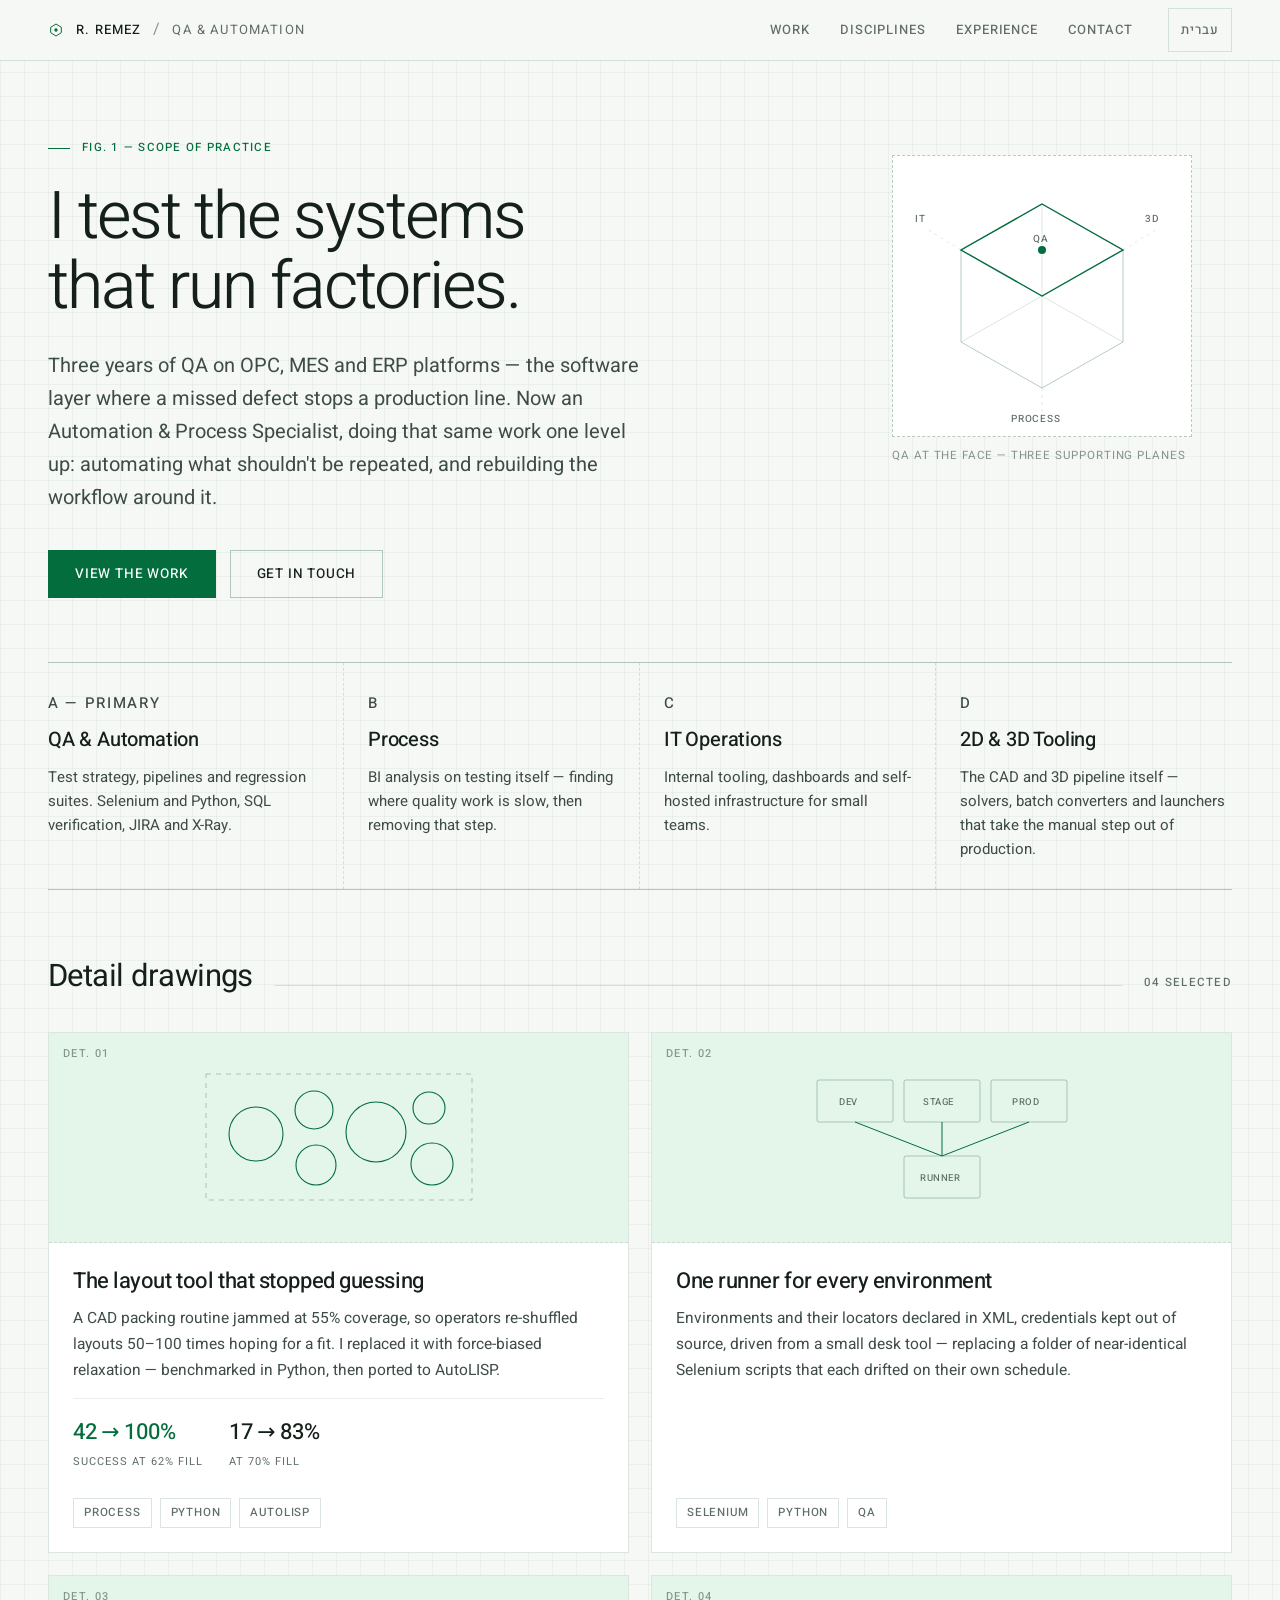
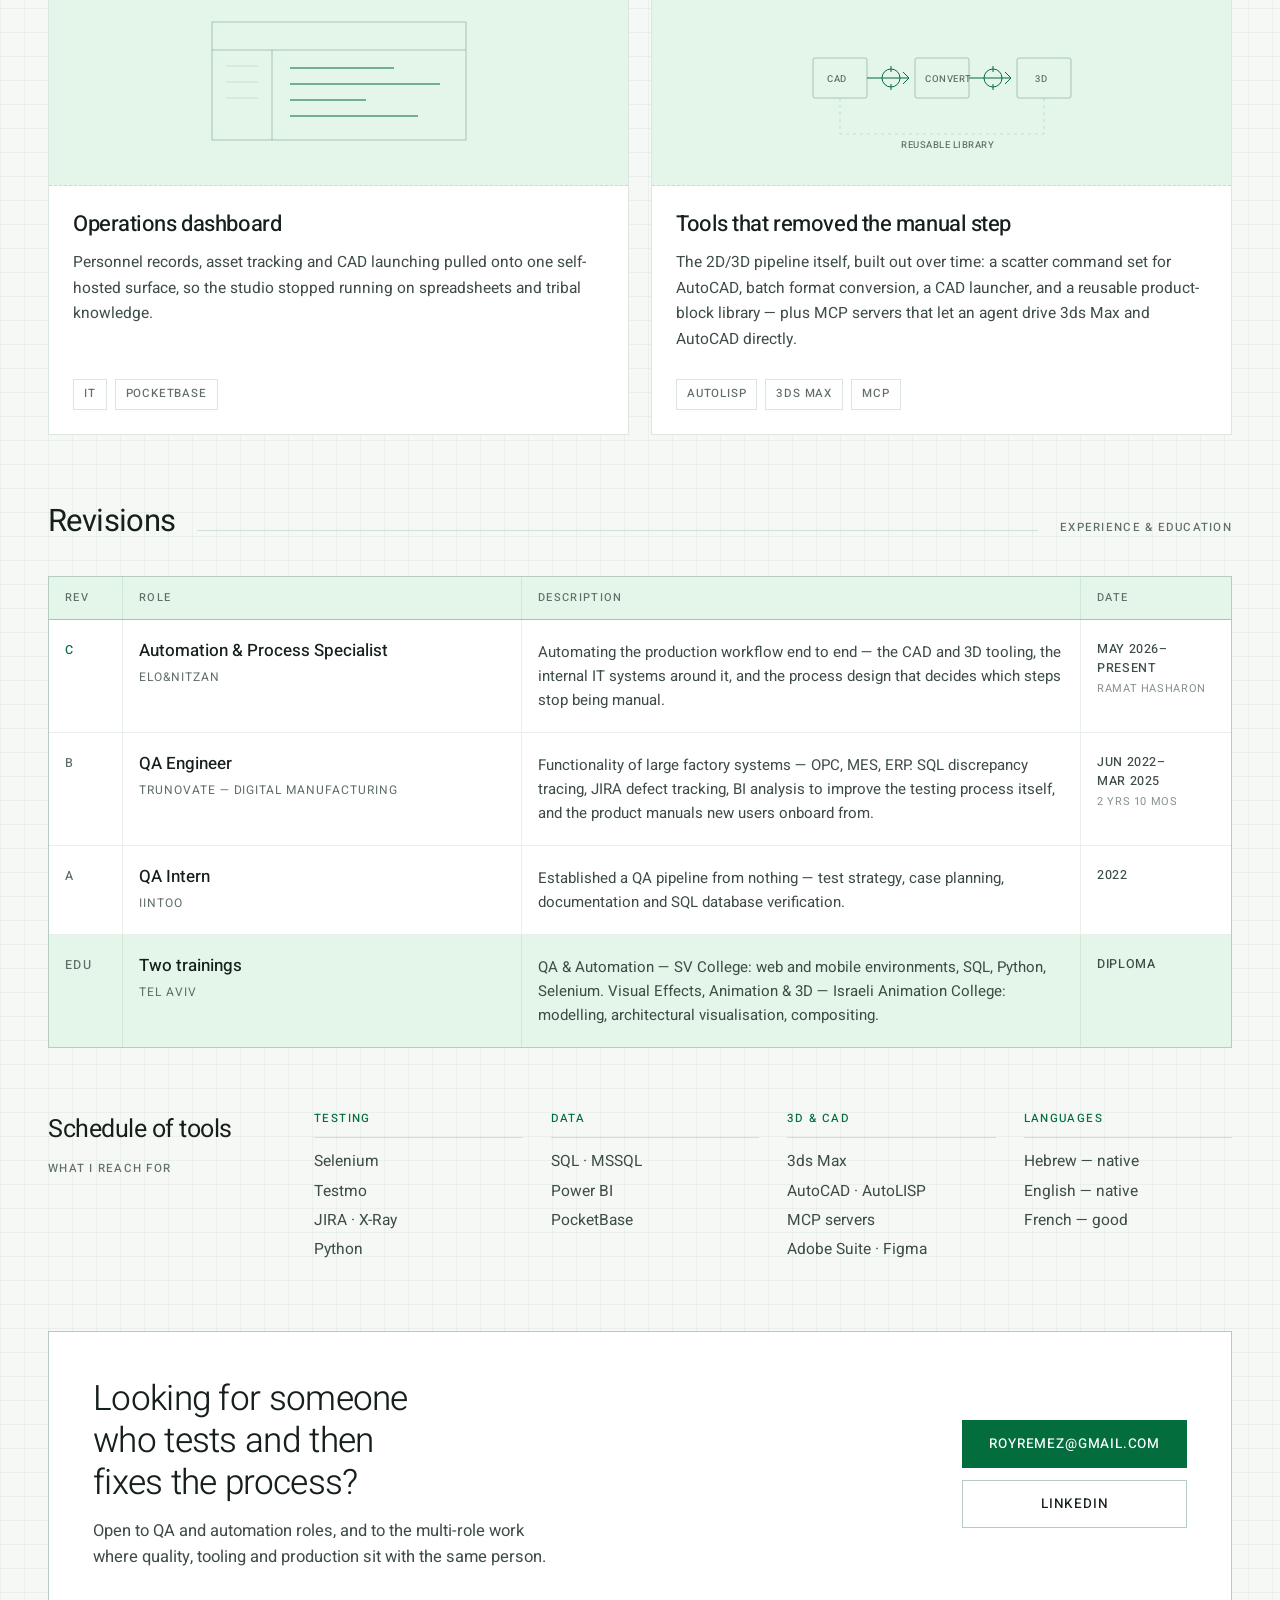
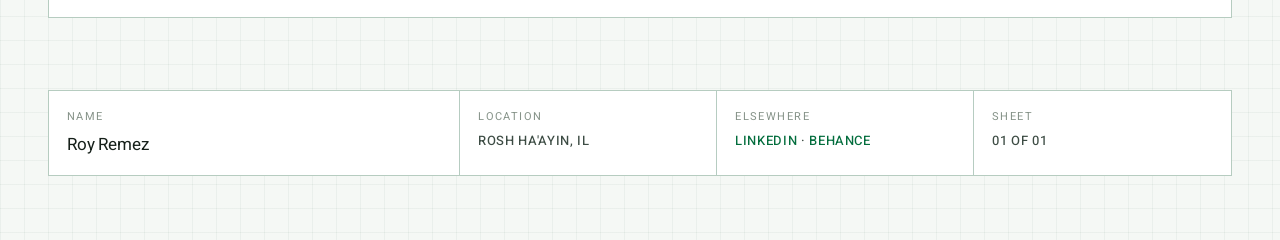
==== commit dde9d12a: "Add Hebrew RTL version; scrub internal tool names from design boards - he/index.html: full Hebrew tr" ====
--- a/index.html
+++ b/index.html
@@ -10,6 +10,8 @@
 <meta property="og:description" content="I test the systems that run factories — and rebuild the workflow around them.">
 <meta property="og:type" content="website">
 <link rel="icon" href="data:image/svg+xml,%3Csvg xmlns='http://www.w3.org/2000/svg' viewBox='0 0 24 24' fill='none' stroke='%23276b45' stroke-width='1.6' stroke-linejoin='round'%3E%3Cpath d='M12 3 L20 8 L20 16 L12 21 L4 16 L4 8 Z'/%3E%3Ccircle cx='12' cy='12' r='2.5' fill='%23276b45' stroke='none'/%3E%3C/svg%3E">
+<link rel="alternate" hreflang="en" href="index.html">
+<link rel="alternate" hreflang="he" href="he/index.html">
 <link rel="stylesheet" href="assets/styles.css">
 </head>
 <body>
@@ -32,6 +34,7 @@
       <a href="#disciplines">Disciplines</a>
       <a href="#revisions">Experience</a>
       <a href="#contact">Contact</a>
+      <a class="lang" href="he/index.html" lang="he" hreflang="he">עברית</a>
     </nav>
   </div>
 </header>
--- a/assets/styles.css
+++ b/assets/styles.css
@@ -116,7 +116,7 @@
 
 .skip {
   position: absolute;
-  left: -9999px;
+  inset-inline-start: -9999px;
   top: 0;
   background: var(--ink);
   color: var(--paper);
@@ -125,7 +125,7 @@
   font-size: 14px;
   font-weight: 500;
 }
-.skip:focus { left: 0; }
+.skip:focus { inset-inline-start: 0; }
 
 .wrap {
   max-width: var(--maxw);
@@ -266,13 +266,13 @@
 }
 .discipline {
   padding: 28px 24px;
-  border-right: 1px dashed var(--rule);
+  border-inline-end: 1px dashed var(--rule);
   display: flex;
   flex-direction: column;
   gap: 9px;
 }
-.discipline:first-child { padding-left: 0; }
-.discipline:last-child { padding-right: 0; border-right: 0; }
+.discipline:first-child { padding-inline-start: 0; }
+.discipline:last-child { padding-inline-end: 0; border-inline-end: 0; }
 .discipline h3 { font-size: 20px; font-weight: 500; letter-spacing: -0.01em; }
 .discipline p { font-size: 15px; line-height: 1.6; color: var(--body); }
 
@@ -315,7 +315,7 @@
 .card-fig .det {
   position: absolute;
   top: 12px;
-  left: 14px;
+  inset-inline-start: 14px;
   font-size: 11px;
   font-weight: 500;
   letter-spacing: 0.12em;
@@ -375,19 +375,19 @@
 }
 .rev-head div {
   padding: 12px 16px;
-  border-right: 1px solid var(--rule-faint);
+  border-inline-end: 1px solid var(--rule-faint);
   font-size: 11px;
   font-weight: 500;
   letter-spacing: 0.12em;
   text-transform: uppercase;
   color: var(--muted);
 }
-.rev-head div:last-child { border-right: 0; }
+.rev-head div:last-child { border-inline-end: 0; }
 
 .rev-row { border-bottom: 1px solid var(--rule-faint); }
 .rev-row:last-child { border-bottom: 0; }
-.rev-row > * { padding: 20px 16px; border-right: 1px solid var(--rule-faint); }
-.rev-row > *:last-child { border-right: 0; }
+.rev-row > * { padding: 20px 16px; border-inline-end: 1px solid var(--rule-faint); }
+.rev-row > *:last-child { border-inline-end: 0; }
 .rev-id {
   font-size: 12.5px;
   font-weight: 500;
@@ -467,12 +467,12 @@
 }
 .title-block .cell {
   padding: 17px 18px;
-  border-right: 1px solid var(--rule-strong);
+  border-inline-end: 1px solid var(--rule-strong);
   display: flex;
   flex-direction: column;
   gap: 6px;
 }
-.title-block .cell:last-child { border-right: 0; }
+.title-block .cell:last-child { border-inline-end: 0; }
 .title-block dt {
   font-size: 11px;
   font-weight: 400;
@@ -504,13 +504,13 @@
   .hero-fig { flex: 0 0 auto; align-self: flex-start; width: 260px; }
   .disciplines .grid { grid-template-columns: repeat(2, minmax(0, 1fr)); }
   .discipline { padding-inline: 24px; }
-  .discipline:nth-child(odd) { padding-left: 0; }
-  .discipline:nth-child(even) { padding-right: 0; border-right: 0; }
+  .discipline:nth-child(odd) { padding-inline-start: 0; }
+  .discipline:nth-child(even) { padding-inline-end: 0; border-inline-end: 0; }
   .discipline:nth-child(-n+2) { border-bottom: 1px dashed var(--rule); }
   .tools .wrap { flex-direction: column; gap: 26px; }
   .tools-grid { grid-template-columns: repeat(2, minmax(0, 1fr)); gap: 24px 28px; width: 100%; }
   .title-block .grid { grid-template-columns: repeat(2, minmax(0, 1fr)); }
-  .title-block .cell:nth-child(even) { border-right: 0; }
+  .title-block .cell:nth-child(even) { border-inline-end: 0; }
   .title-block .cell:nth-child(-n+2) { border-bottom: 1px solid var(--rule-strong); }
 }
 
@@ -523,7 +523,7 @@
   /* Revision table restacks into records */
   .rev-head { display: none; }
   .rev-row { grid-template-columns: minmax(0, 1fr); border-bottom: 1px solid var(--rule-strong); }
-  .rev-row > * { border-right: 0; padding: 14px 18px; }
+  .rev-row > * { border-inline-end: 0; padding: 14px 18px; }
   .rev-row > *:first-child { padding-top: 18px; }
   .rev-row > *:last-child { padding-bottom: 18px; }
   .rev-id { padding-bottom: 0; }
@@ -538,12 +538,12 @@
   .nav { gap: 18px; flex-wrap: wrap; }
   .mark-role, .mark-sep { display: none; }
   .disciplines .grid { grid-template-columns: minmax(0, 1fr); }
-  .discipline { padding-inline: 0; border-right: 0; border-bottom: 1px dashed var(--rule); }
+  .discipline { padding-inline: 0; border-inline-end: 0; border-bottom: 1px dashed var(--rule); }
   .discipline:last-child { border-bottom: 0; }
   .hero-fig { width: 100%; max-width: 300px; }
   .tools-grid { grid-template-columns: minmax(0, 1fr); }
   .title-block .grid { grid-template-columns: minmax(0, 1fr); }
-  .title-block .cell { border-right: 0; border-bottom: 1px solid var(--rule-strong); }
+  .title-block .cell { border-inline-end: 0; border-bottom: 1px solid var(--rule-strong); }
   .title-block .cell:last-child { border-bottom: 0; }
   .card-fig { height: 170px; padding: 16px; }
 }
@@ -557,3 +557,49 @@
   .sheet-head, .actions, .skip { display: none; }
   .card, .rev-table, .contact-panel, .title-block .grid { break-inside: avoid; }
 }
+
+/* ---------- Hebrew / RTL ----------
+   Layout mirrors automatically (logical properties above). Two things
+   don't translate: Hebrew has no letter case, so uppercase tracking on
+   labels is noise, and Heebo's Hebrew runs slightly tighter. */
+
+[dir="rtl"] .tag,
+[dir="rtl"] .mark-name,
+[dir="rtl"] .mark-role,
+[dir="rtl"] .nav a,
+[dir="rtl"] .btn,
+[dir="rtl"] .chips li,
+[dir="rtl"] .card-fig .det,
+[dir="rtl"] .metric span,
+[dir="rtl"] .rev-head div,
+[dir="rtl"] .rev-id,
+[dir="rtl"] .rev-role span,
+[dir="rtl"] .rev-date,
+[dir="rtl"] .tools-grid h3,
+[dir="rtl"] .title-block dt,
+[dir="rtl"] .title-block dd,
+[dir="rtl"] .hero-fig figcaption {
+  letter-spacing: 0;
+  text-transform: none;
+}
+[dir="rtl"] h1 { letter-spacing: -0.015em; line-height: 1.15; }
+[dir="rtl"] h2, [dir="rtl"] h3 { letter-spacing: -0.005em; }
+[dir="rtl"] .lede, [dir="rtl"] .card-body p, [dir="rtl"] .rev-desc { line-height: 1.75; }
+
+/* Latin runs inside Hebrew text (tool names, dates) keep their own direction */
+[dir="rtl"] .ltr { unicode-bidi: isolate; direction: ltr; }
+
+/* ---------- Language switch ---------- */
+
+.lang {
+  display: inline-flex;
+  align-items: center;
+  min-height: 44px;
+  padding-inline: 12px;
+  margin-inline-start: 6px;
+  border: 1px solid var(--rule);
+  font-size: 13px;
+  font-weight: 500;
+  color: var(--muted);
+}
+.lang:hover { color: var(--accent); border-color: var(--accent); text-decoration: none; }
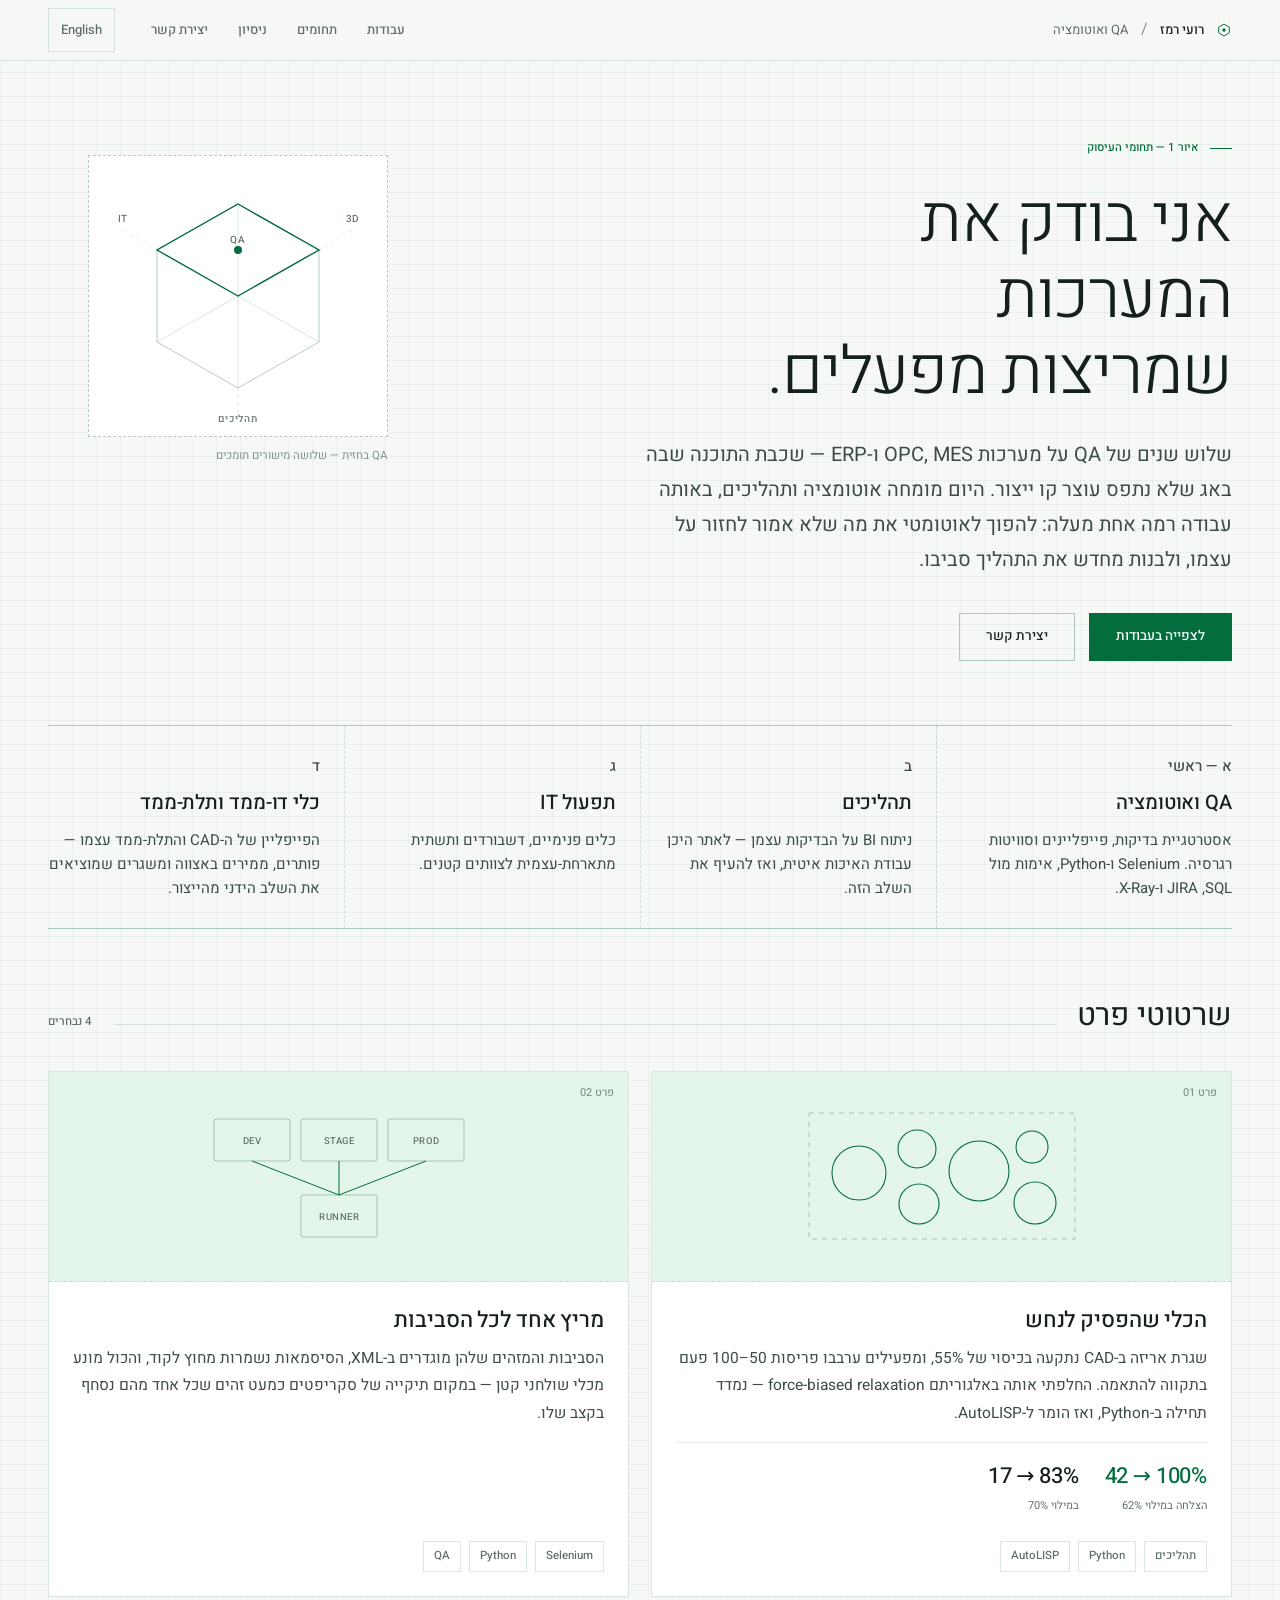
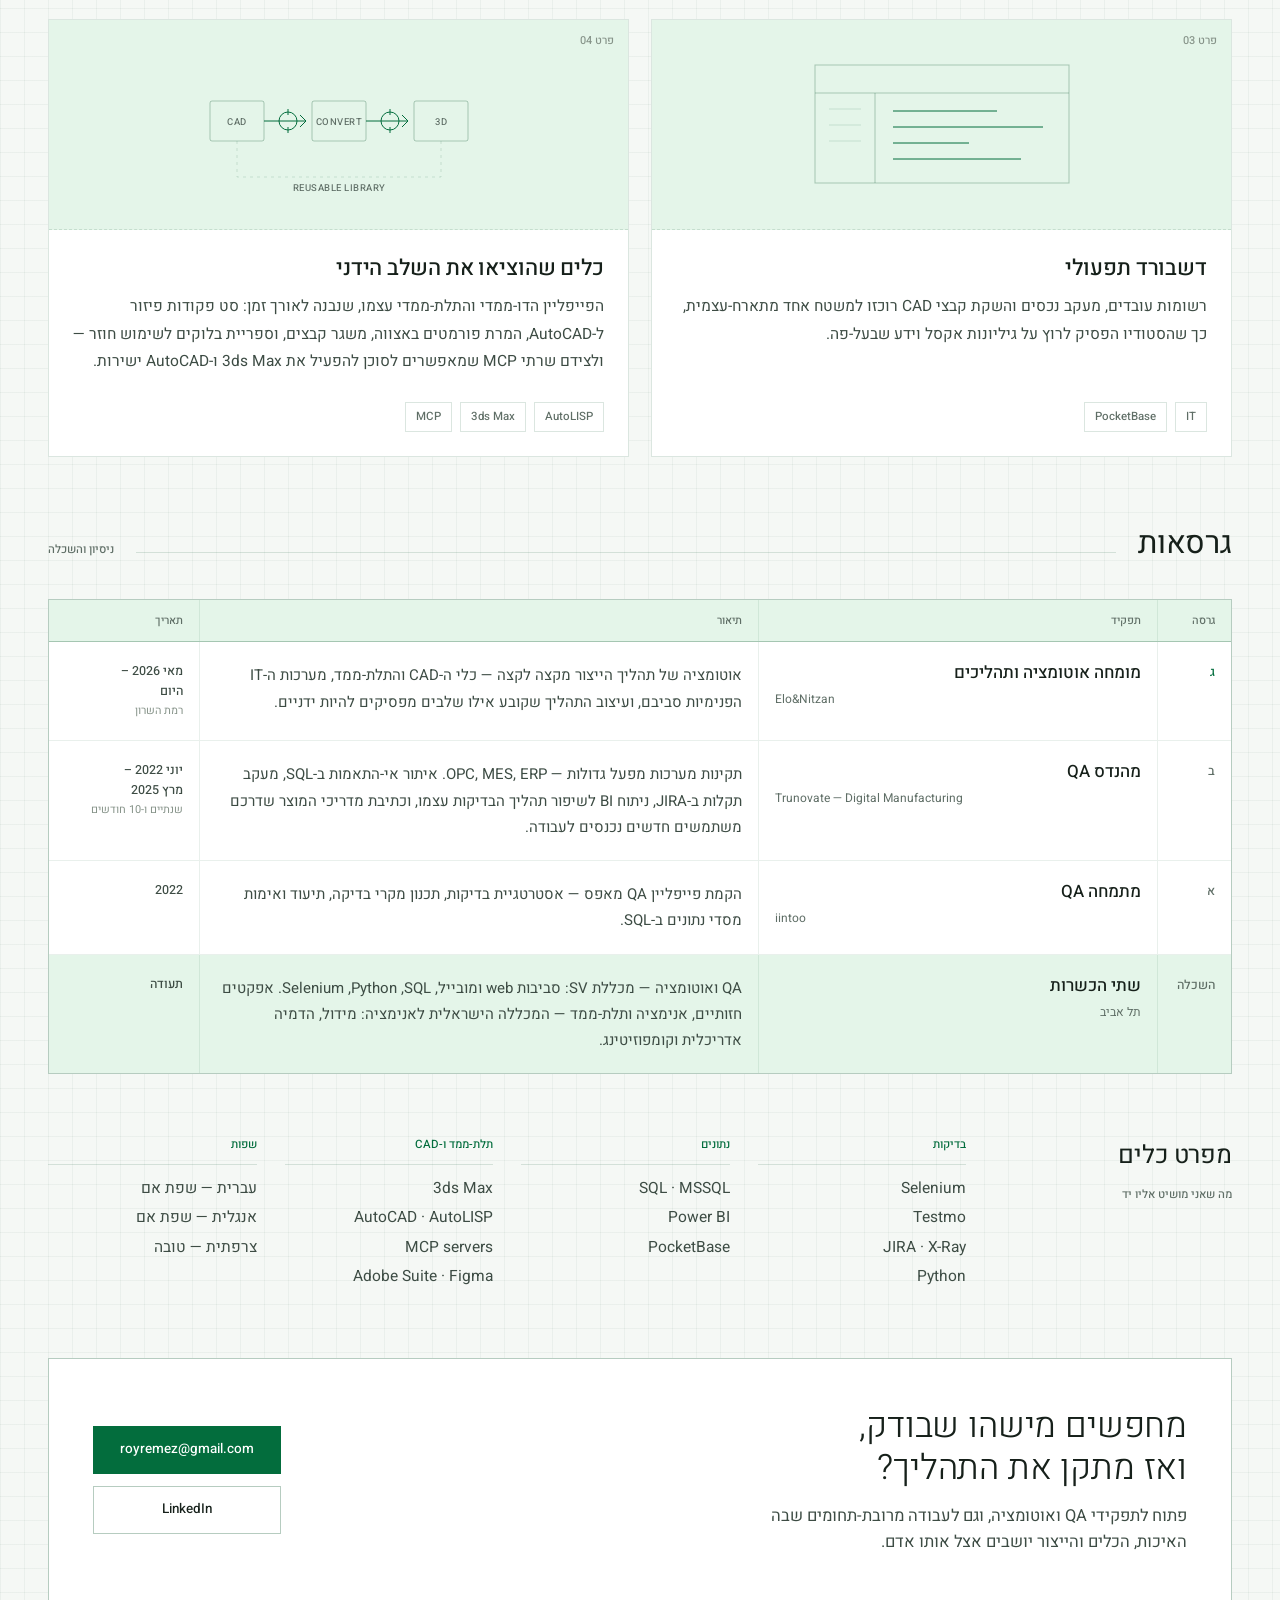
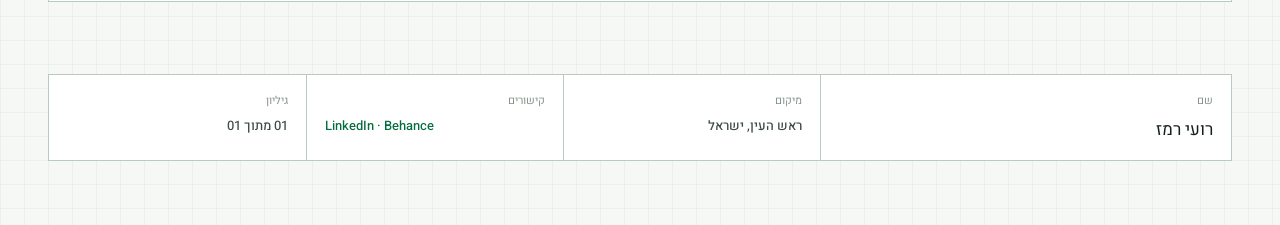
==== commit 6a37fe7f: "Fix SVG label alignment; Hebrew becomes the primary page Alignment: every diagram label was anchored" ====
--- a/index.html
+++ b/index.html
@@ -1,22 +1,23 @@
 <!doctype html>
-<html lang="en">
+<html lang="he" dir="rtl">
 <head>
 <meta charset="utf-8">
 <meta name="viewport" content="width=device-width, initial-scale=1">
-<title>Roy Remez — QA &amp; Automation</title>
-<meta name="description" content="QA and automation engineer. Three years testing OPC, MES and ERP factory systems; now an Automation &amp; Process Specialist building the tooling and workflow around production.">
+<title>רועי רמז — QA ואוטומציה</title>
+<meta name="description" content="מהנדס QA ואוטומציה. שלוש שנים של בדיקות מערכות מפעל — OPC, MES ו-ERP; היום מומחה אוטומציה ותהליכים, בונה את הכלים והתהליך סביב הייצור.">
 <meta name="color-scheme" content="light">
-<meta property="og:title" content="Roy Remez — QA &amp; Automation">
-<meta property="og:description" content="I test the systems that run factories — and rebuild the workflow around them.">
+<meta property="og:title" content="רועי רמז — QA ואוטומציה">
+<meta property="og:description" content="אני בודק את המערכות שמריצות מפעלים — ובונה מחדש את התהליך סביבן.">
 <meta property="og:type" content="website">
+<link rel="alternate" hreflang="he" href="index.html">
+<link rel="alternate" hreflang="en" href="en/index.html">
+<link rel="alternate" hreflang="x-default" href="index.html">
 <link rel="icon" href="data:image/svg+xml,%3Csvg xmlns='http://www.w3.org/2000/svg' viewBox='0 0 24 24' fill='none' stroke='%23276b45' stroke-width='1.6' stroke-linejoin='round'%3E%3Cpath d='M12 3 L20 8 L20 16 L12 21 L4 16 L4 8 Z'/%3E%3Ccircle cx='12' cy='12' r='2.5' fill='%23276b45' stroke='none'/%3E%3C/svg%3E">
-<link rel="alternate" hreflang="en" href="index.html">
-<link rel="alternate" hreflang="he" href="he/index.html">
 <link rel="stylesheet" href="assets/styles.css">
 </head>
 <body>
 
-<a class="skip" href="#main">Skip to content</a>
+<a class="skip" href="#main">דילוג לתוכן</a>
 
 <header class="sheet-head">
   <div class="wrap">
@@ -25,16 +26,16 @@
         <path d="M12 3 L20 8 L20 16 L12 21 L4 16 L4 8 Z"></path>
         <circle cx="12" cy="12" r="2.5" fill="currentColor" stroke="none"></circle>
       </svg>
-      <span class="mark-name">R. Remez</span>
+      <span class="mark-name">רועי רמז</span>
       <span class="mark-sep" aria-hidden="true">/</span>
-      <span class="mark-role">QA &amp; Automation</span>
-    </div>
-    <nav class="nav" aria-label="Sections">
-      <a href="#work">Work</a>
-      <a href="#disciplines">Disciplines</a>
-      <a href="#revisions">Experience</a>
-      <a href="#contact">Contact</a>
-      <a class="lang" href="he/index.html" lang="he" hreflang="he">עברית</a>
+      <span class="mark-role">QA ואוטומציה</span>
+    </div>
+    <nav class="nav" aria-label="ניווט בעמוד">
+      <a href="#work">עבודות</a>
+      <a href="#disciplines">תחומים</a>
+      <a href="#revisions">ניסיון</a>
+      <a href="#contact">יצירת קשר</a>
+      <a class="lang" href="en/index.html" lang="en" hreflang="en">English</a>
     </nav>
   </div>
 </header>
@@ -44,18 +45,18 @@
   <section class="hero">
     <div class="wrap">
       <div class="hero-text">
-        <p class="tag tag--accent figref">Fig. 1 — Scope of practice</p>
-        <h1>I test the systems that run factories.</h1>
-        <p class="lede">Three years of QA on OPC, MES and ERP platforms — the software layer where a missed defect stops a production line. Now an Automation &amp; Process Specialist, doing that same work one level up: automating what shouldn't be repeated, and rebuilding the workflow around it.</p>
+        <p class="tag tag--accent figref">איור 1 — תחומי העיסוק</p>
+        <h1>אני בודק את המערכות שמריצות מפעלים.</h1>
+        <p class="lede">שלוש שנים של QA על מערכות <span class="ltr">OPC, MES</span> ו-<span class="ltr">ERP</span> — שכבת התוכנה שבה באג שלא נתפס עוצר קו ייצור. היום מומחה אוטומציה ותהליכים, באותה עבודה רמה אחת מעלה: להפוך לאוטומטי את מה שלא אמור לחזור על עצמו, ולבנות מחדש את התהליך סביבו.</p>
         <div class="actions">
-          <a class="btn btn--solid" href="#work">View the work</a>
-          <a class="btn btn--ghost" href="#contact">Get in touch</a>
+          <a class="btn btn--solid" href="#work">לצפייה בעבודות</a>
+          <a class="btn btn--ghost" href="#contact">יצירת קשר</a>
         </div>
       </div>
 
       <figure class="hero-fig">
         <div class="frame">
-          <svg viewBox="0 0 270 252" fill="none" role="img" aria-label="Diagram: QA on the leading face of a solid, with IT, 3D and process on the supporting planes.">
+          <svg viewBox="0 0 270 252" fill="none" role="img" aria-label="תרשים: QA בפאה הקדמית של גוף, כאשר IT, תלת-ממד ותהליכים על המישורים התומכים.">
             <g stroke="var(--rule-strong)" stroke-width="1">
               <path d="M135 34 L216 80 L216 172 L135 218 L54 172 L54 80 Z"></path>
               <path d="M135 34 L135 218 M54 80 L216 172 M216 80 L54 172" stroke="var(--rule)"></path>
@@ -65,15 +66,15 @@
             <g stroke="var(--rule)" stroke-width="0.8" stroke-dasharray="3 4">
               <path d="M54 80 L18 58 M216 80 L252 58 M135 218 L135 244"></path>
             </g>
-            <g fill="var(--muted)" font-family="Heebo, sans-serif" font-size="10" font-weight="500" letter-spacing="0.8">
-              <text x="126" y="72">QA</text>
-              <text x="8" y="52">IT</text>
-              <text x="238" y="52">3D</text>
-              <text x="104" y="252">PROCESS</text>
+            <g fill="var(--muted)" font-family="Heebo, sans-serif" font-size="10" font-weight="500" letter-spacing="0.8" text-anchor="middle">
+              <text x="135" y="73">QA</text>
+              <text x="20" y="52">IT</text>
+              <text x="250" y="52">3D</text>
+              <text x="135" y="252">תהליכים</text>
             </g>
           </svg>
         </div>
-        <figcaption>QA at the face — three supporting planes</figcaption>
+        <figcaption>QA בחזית — שלושה מישורים תומכים</figcaption>
       </figure>
     </div>
   </section>
@@ -82,24 +83,24 @@
     <div class="wrap">
       <div class="grid">
         <article class="discipline">
-          <p class="tag tag--accent">A — Primary</p>
-          <h3>QA &amp; Automation</h3>
-          <p>Test strategy, pipelines and regression suites. Selenium and Python, SQL verification, JIRA and X-Ray.</p>
+          <p class="tag tag--accent">א — ראשי</p>
+          <h3>QA ואוטומציה</h3>
+          <p>אסטרטגיית בדיקות, פייפליינים וסוויטות רגרסיה. <span class="ltr">Selenium</span> ו-<span class="ltr">Python</span>, אימות מול <span class="ltr">SQL</span>, <span class="ltr">JIRA</span> ו-<span class="ltr">X-Ray</span>.</p>
         </article>
         <article class="discipline">
-          <p class="tag">B</p>
-          <h3>Process</h3>
-          <p>BI analysis on testing itself — finding where quality work is slow, then removing that step.</p>
+          <p class="tag">ב</p>
+          <h3>תהליכים</h3>
+          <p>ניתוח <span class="ltr">BI</span> על הבדיקות עצמן — לאתר היכן עבודת האיכות איטית, ואז להעיף את השלב הזה.</p>
         </article>
         <article class="discipline">
-          <p class="tag">C</p>
-          <h3>IT Operations</h3>
-          <p>Internal tooling, dashboards and self-hosted infrastructure for small teams.</p>
+          <p class="tag">ג</p>
+          <h3>תפעול IT</h3>
+          <p>כלים פנימיים, דשבורדים ותשתית מתארחת-עצמית לצוותים קטנים.</p>
         </article>
         <article class="discipline">
-          <p class="tag">D</p>
-          <h3>2D &amp; 3D Tooling</h3>
-          <p>The CAD and 3D pipeline itself — solvers, batch converters and launchers that take the manual step out of production.</p>
+          <p class="tag">ד</p>
+          <h3>כלי דו-ממד ותלת-ממד</h3>
+          <p>הפייפליין של ה-<span class="ltr">CAD</span> והתלת-ממד עצמו — פותרים, ממירים באצווה ומשגרים שמוציאים את השלב הידני מהייצור.</p>
         </article>
       </div>
     </div>
@@ -108,16 +109,16 @@
   <section class="work" id="work">
     <div class="wrap">
       <div class="sec-head">
-        <h2>Detail drawings</h2>
+        <h2>שרטוטי פרט</h2>
         <span class="fill" aria-hidden="true"></span>
-        <span class="tag">04 selected</span>
+        <span class="tag">4 נבחרים</span>
       </div>
 
       <div class="work-grid">
 
         <article class="card">
           <div class="card-fig">
-            <span class="det">Det. 01</span>
+            <span class="det">פרט 01</span>
             <svg width="290" height="150" viewBox="0 0 290 150" fill="none" aria-hidden="true">
               <rect x="12" y="12" width="266" height="126" stroke="var(--rule-strong)" stroke-width="1" stroke-dasharray="5 5"></rect>
               <g stroke="var(--accent)" stroke-width="1.1">
@@ -131,27 +132,27 @@
             </svg>
           </div>
           <div class="card-body">
-            <h3>The layout tool that stopped guessing</h3>
-            <p>A CAD packing routine jammed at 55% coverage, so operators re-shuffled layouts 50–100 times hoping for a fit. I replaced it with force-biased relaxation — benchmarked in Python, then ported to AutoLISP.</p>
+            <h3>הכלי שהפסיק לנחש</h3>
+            <p>שגרת אריזה ב-<span class="ltr">CAD</span> נתקעה בכיסוי של 55%, ומפעילים ערבבו פריסות 50–100 פעם בתקווה להתאמה. החלפתי אותה באלגוריתם <span class="ltr">force-biased relaxation</span> — נמדד תחילה ב-<span class="ltr">Python</span>, ואז הומר ל-<span class="ltr">AutoLISP</span>.</p>
             <div class="metrics">
               <div class="metric">
-                <b>42 → 100%</b>
-                <span>Success at 62% fill</span>
+                <b class="ltr">42 → 100%</b>
+                <span>הצלחה במילוי 62%</span>
               </div>
               <div class="metric metric--plain">
-                <b>17 → 83%</b>
-                <span>At 70% fill</span>
+                <b class="ltr">17 → 83%</b>
+                <span>במילוי 70%</span>
               </div>
             </div>
             <ul class="chips">
-              <li>Process</li><li>Python</li><li>AutoLISP</li>
+              <li>תהליכים</li><li class="ltr">Python</li><li class="ltr">AutoLISP</li>
             </ul>
           </div>
         </article>
 
         <article class="card">
           <div class="card-fig">
-            <span class="det">Det. 02</span>
+            <span class="det">פרט 02</span>
             <svg width="290" height="150" viewBox="0 0 290 150" fill="none" stroke-width="1" aria-hidden="true">
               <g stroke="var(--rule-strong)">
                 <rect x="20" y="18" width="76" height="42" rx="2"></rect>
@@ -162,23 +163,23 @@
               <g stroke="var(--accent)">
                 <path d="M58 60 L145 94 M145 60 L145 94 M232 60 L145 94"></path>
               </g>
-              <g fill="var(--muted)" font-family="Heebo, sans-serif" font-size="9.5" font-weight="500" letter-spacing="0.5">
-                <text x="42" y="43">DEV</text><text x="126" y="43">STAGE</text><text x="215" y="43">PROD</text><text x="123" y="119">RUNNER</text>
+              <g fill="var(--muted)" font-family="Heebo, sans-serif" font-size="9.5" font-weight="500" letter-spacing="0.5" text-anchor="middle" direction="ltr">
+                <text x="58" y="43">DEV</text><text x="145" y="43">STAGE</text><text x="232" y="43">PROD</text><text x="145" y="119">RUNNER</text>
               </g>
             </svg>
           </div>
           <div class="card-body">
-            <h3>One runner for every environment</h3>
-            <p>Environments and their locators declared in XML, credentials kept out of source, driven from a small desk tool — replacing a folder of near-identical Selenium scripts that each drifted on their own schedule.</p>
+            <h3>מריץ אחד לכל הסביבות</h3>
+            <p>הסביבות והמזהים שלהן מוגדרים ב-<span class="ltr">XML</span>, הסיסמאות נשמרות מחוץ לקוד, והכול מונע מכלי שולחני קטן — במקום תיקייה של סקריפטים כמעט זהים שכל אחד מהם נסחף בקצב שלו.</p>
             <ul class="chips">
-              <li>Selenium</li><li>Python</li><li>QA</li>
+              <li class="ltr">Selenium</li><li class="ltr">Python</li><li>QA</li>
             </ul>
           </div>
         </article>
 
         <article class="card">
           <div class="card-fig">
-            <span class="det">Det. 03</span>
+            <span class="det">פרט 03</span>
             <svg width="290" height="150" viewBox="0 0 290 150" fill="none" stroke-width="1" aria-hidden="true">
               <rect x="18" y="16" width="254" height="118" stroke="var(--rule-strong)"></rect>
               <path d="M18 44 L272 44 M78 44 L78 134" stroke="var(--rule-strong)"></path>
@@ -191,17 +192,17 @@
             </svg>
           </div>
           <div class="card-body">
-            <h3>Operations dashboard</h3>
-            <p>Personnel records, asset tracking and CAD launching pulled onto one self-hosted surface, so the studio stopped running on spreadsheets and tribal knowledge.</p>
+            <h3>דשבורד תפעולי</h3>
+            <p>רשומות עובדים, מעקב נכסים והשקת קבצי <span class="ltr">CAD</span> רוכזו למשטח אחד מתארח-עצמית, כך שהסטודיו הפסיק לרוץ על גיליונות אקסל וידע שבעל-פה.</p>
             <ul class="chips">
-              <li>IT</li><li>PocketBase</li>
+              <li>IT</li><li class="ltr">PocketBase</li>
             </ul>
           </div>
         </article>
 
         <article class="card">
           <div class="card-fig">
-            <span class="det">Det. 04</span>
+            <span class="det">פרט 04</span>
             <svg width="290" height="150" viewBox="0 0 290 150" fill="none" stroke-width="1" aria-hidden="true">
               <g stroke="var(--rule-strong)">
                 <rect x="16" y="52" width="54" height="40" rx="2"></rect>
@@ -218,17 +219,17 @@
               <g stroke="var(--rule)" stroke-dasharray="3 4">
                 <path d="M43 92 L43 128 L247 128 L247 92"></path>
               </g>
-              <g fill="var(--muted)" font-family="Heebo, sans-serif" font-size="9.5" font-weight="500" letter-spacing="0.5">
-                <text x="30" y="76">CAD</text><text x="128" y="76">CONVERT</text><text x="238" y="76">3D</text>
-                <text x="104" y="142">REUSABLE LIBRARY</text>
+              <g fill="var(--muted)" font-family="Heebo, sans-serif" font-size="9.5" font-weight="500" letter-spacing="0.5" text-anchor="middle" direction="ltr">
+                <text x="43" y="76">CAD</text><text x="145" y="76">CONVERT</text><text x="247" y="76">3D</text>
+                <text x="145" y="142">REUSABLE LIBRARY</text>
               </g>
             </svg>
           </div>
           <div class="card-body">
-            <h3>Tools that removed the manual step</h3>
-            <p>The 2D/3D pipeline itself, built out over time: a scatter command set for AutoCAD, batch format conversion, a CAD launcher, and a reusable product-block library — plus MCP servers that let an agent drive 3ds Max and AutoCAD directly.</p>
+            <h3>כלים שהוציאו את השלב הידני</h3>
+            <p>הפייפליין הדו-ממדי והתלת-ממדי עצמו, שנבנה לאורך זמן: סט פקודות פיזור ל-<span class="ltr">AutoCAD</span>, המרת פורמטים באצווה, משגר קבצים, וספריית בלוקים לשימוש חוזר — ולצידם שרתי <span class="ltr">MCP</span> שמאפשרים לסוכן להפעיל את <span class="ltr">3ds Max</span> ו-<span class="ltr">AutoCAD</span> ישירות.</p>
             <ul class="chips">
-              <li>AutoLISP</li><li>3ds Max</li><li>MCP</li>
+              <li class="ltr">AutoLISP</li><li class="ltr">3ds Max</li><li class="ltr">MCP</li>
             </ul>
           </div>
         </article>
@@ -240,54 +241,54 @@
   <section class="revisions" id="revisions">
     <div class="wrap">
       <div class="sec-head">
-        <h2>Revisions</h2>
+        <h2>גרסאות</h2>
         <span class="fill" aria-hidden="true"></span>
-        <span class="tag">Experience &amp; education</span>
+        <span class="tag">ניסיון והשכלה</span>
       </div>
 
       <div class="rev-table">
         <div class="rev-head" aria-hidden="true">
-          <div>Rev</div><div>Role</div><div>Description</div><div>Date</div>
+          <div>גרסה</div><div>תפקיד</div><div>תיאור</div><div>תאריך</div>
         </div>
 
         <article class="rev-row rev-row--current">
-          <p class="rev-id">C</p>
+          <p class="rev-id">ג</p>
           <div class="rev-role">
-            <b>Automation &amp; Process Specialist</b>
-            <span>Elo&amp;Nitzan</span>
-          </div>
-          <p class="rev-desc">Automating the production workflow end to end — the CAD and 3D tooling, the internal IT systems around it, and the process design that decides which steps stop being manual.</p>
-          <p class="rev-date">May 2026–<br>Present<br><small>Ramat HaSharon</small></p>
+            <b>מומחה אוטומציה ותהליכים</b>
+            <span class="ltr">Elo&amp;Nitzan</span>
+          </div>
+          <p class="rev-desc">אוטומציה של תהליך הייצור מקצה לקצה — כלי ה-<span class="ltr">CAD</span> והתלת-ממד, מערכות ה-<span class="ltr">IT</span> הפנימיות סביבם, ועיצוב התהליך שקובע אילו שלבים מפסיקים להיות ידניים.</p>
+          <p class="rev-date">מאי 2026 –<br>היום<br><small>רמת השרון</small></p>
         </article>
 
         <article class="rev-row">
-          <p class="rev-id">B</p>
+          <p class="rev-id">ב</p>
           <div class="rev-role">
-            <b>QA Engineer</b>
-            <span>Trunovate — Digital Manufacturing</span>
-          </div>
-          <p class="rev-desc">Functionality of large factory systems — OPC, MES, ERP. SQL discrepancy tracing, JIRA defect tracking, BI analysis to improve the testing process itself, and the product manuals new users onboard from.</p>
-          <p class="rev-date">Jun 2022–<br>Mar 2025<br><small>2 yrs 10 mos</small></p>
+            <b>מהנדס QA</b>
+            <span class="ltr">Trunovate — Digital Manufacturing</span>
+          </div>
+          <p class="rev-desc">תקינות מערכות מפעל גדולות — <span class="ltr">OPC, MES, ERP</span>. איתור אי-התאמות ב-<span class="ltr">SQL</span>, מעקב תקלות ב-<span class="ltr">JIRA</span>, ניתוח <span class="ltr">BI</span> לשיפור תהליך הבדיקות עצמו, וכתיבת מדריכי המוצר שדרכם משתמשים חדשים נכנסים לעבודה.</p>
+          <p class="rev-date">יוני 2022 –<br>מרץ 2025<br><small>שנתיים ו-10 חודשים</small></p>
         </article>
 
         <article class="rev-row">
-          <p class="rev-id">A</p>
+          <p class="rev-id">א</p>
           <div class="rev-role">
-            <b>QA Intern</b>
-            <span>iintoo</span>
-          </div>
-          <p class="rev-desc">Established a QA pipeline from nothing — test strategy, case planning, documentation and SQL database verification.</p>
+            <b>מתמחה QA</b>
+            <span class="ltr">iintoo</span>
+          </div>
+          <p class="rev-desc">הקמת פייפליין <span class="ltr">QA</span> מאפס — אסטרטגיית בדיקות, תכנון מקרי בדיקה, תיעוד ואימות מסדי נתונים ב-<span class="ltr">SQL</span>.</p>
           <p class="rev-date">2022</p>
         </article>
 
         <article class="rev-row rev-row--edu">
-          <p class="rev-id">Edu</p>
+          <p class="rev-id">השכלה</p>
           <div class="rev-role">
-            <b>Two trainings</b>
-            <span>Tel Aviv</span>
-          </div>
-          <p class="rev-desc">QA &amp; Automation — SV College: web and mobile environments, SQL, Python, Selenium. Visual Effects, Animation &amp; 3D — Israeli Animation College: modelling, architectural visualisation, compositing.</p>
-          <p class="rev-date">Diploma</p>
+            <b>שתי הכשרות</b>
+            <span>תל אביב</span>
+          </div>
+          <p class="rev-desc">QA ואוטומציה — מכללת <span class="ltr">SV</span>: סביבות web ומובייל, <span class="ltr">SQL</span>, <span class="ltr">Python</span>, <span class="ltr">Selenium</span>. אפקטים חזותיים, אנימציה ותלת-ממד — המכללה הישראלית לאנימציה: מידול, הדמיה אדריכלית וקומפוזיטינג.</p>
+          <p class="rev-date">תעודה</p>
         </article>
       </div>
     </div>
@@ -296,25 +297,25 @@
   <section class="tools">
     <div class="wrap">
       <div class="tools-head">
-        <h2>Schedule of tools</h2>
-        <p class="tag">What I reach for</p>
+        <h2>מפרט כלים</h2>
+        <p class="tag">מה שאני מושיט אליו יד</p>
       </div>
       <div class="tools-grid">
         <div>
-          <h3>Testing</h3>
-          <ul><li>Selenium</li><li>Testmo</li><li>JIRA · X-Ray</li><li>Python</li></ul>
-        </div>
-        <div>
-          <h3>Data</h3>
-          <ul><li>SQL · MSSQL</li><li>Power BI</li><li>PocketBase</li></ul>
-        </div>
-        <div>
-          <h3>3D &amp; CAD</h3>
-          <ul><li>3ds Max</li><li>AutoCAD · AutoLISP</li><li>MCP servers</li><li>Adobe Suite · Figma</li></ul>
-        </div>
-        <div>
-          <h3>Languages</h3>
-          <ul><li>Hebrew — native</li><li>English — native</li><li>French — good</li></ul>
+          <h3>בדיקות</h3>
+          <ul><li class="ltr">Selenium</li><li class="ltr">Testmo</li><li class="ltr">JIRA · X-Ray</li><li class="ltr">Python</li></ul>
+        </div>
+        <div>
+          <h3>נתונים</h3>
+          <ul><li class="ltr">SQL · MSSQL</li><li class="ltr">Power BI</li><li class="ltr">PocketBase</li></ul>
+        </div>
+        <div>
+          <h3>תלת-ממד ו-CAD</h3>
+          <ul><li class="ltr">3ds Max</li><li class="ltr">AutoCAD · AutoLISP</li><li class="ltr">MCP servers</li><li class="ltr">Adobe Suite · Figma</li></ul>
+        </div>
+        <div>
+          <h3>שפות</h3>
+          <ul><li>עברית — שפת אם</li><li>אנגלית — שפת אם</li><li>צרפתית — טובה</li></ul>
         </div>
       </div>
     </div>
@@ -324,12 +325,12 @@
     <div class="wrap">
       <div class="contact-panel">
         <div>
-          <h2>Looking for someone who tests and then fixes the process?</h2>
-          <p>Open to QA and automation roles, and to the multi-role work where quality, tooling and production sit with the same person.</p>
+          <h2>מחפשים מישהו שבודק, ואז מתקן את התהליך?</h2>
+          <p>פתוח לתפקידי QA ואוטומציה, וגם לעבודה מרובת-תחומים שבה האיכות, הכלים והייצור יושבים אצל אותו אדם.</p>
         </div>
         <div class="contact-actions">
-          <a class="btn btn--solid" href="mailto:royremez@gmail.com">royremez@gmail.com</a>
-          <a class="btn btn--ghost" href="https://www.linkedin.com/in/rremez/" rel="me noopener">LinkedIn</a>
+          <a class="btn btn--solid ltr" href="mailto:royremez@gmail.com">royremez@gmail.com</a>
+          <a class="btn btn--ghost ltr" href="https://www.linkedin.com/in/rremez/" rel="me noopener">LinkedIn</a>
         </div>
       </div>
     </div>
@@ -341,20 +342,20 @@
   <div class="wrap">
     <dl class="grid">
       <div class="cell">
-        <dt>Name</dt>
-        <dd class="name">Roy Remez</dd>
+        <dt>שם</dt>
+        <dd class="name">רועי רמז</dd>
       </div>
       <div class="cell">
-        <dt>Location</dt>
-        <dd>Rosh Ha'ayin, IL</dd>
+        <dt>מיקום</dt>
+        <dd>ראש העין, ישראל</dd>
       </div>
       <div class="cell">
-        <dt>Elsewhere</dt>
-        <dd><a href="https://www.linkedin.com/in/rremez/" rel="me noopener">LinkedIn</a> · <a href="https://www.behance.net/ShockWave" rel="me noopener">Behance</a></dd>
+        <dt>קישורים</dt>
+        <dd class="ltr"><a href="https://www.linkedin.com/in/rremez/" rel="me noopener">LinkedIn</a> · <a href="https://www.behance.net/ShockWave" rel="me noopener">Behance</a></dd>
       </div>
       <div class="cell">
-        <dt>Sheet</dt>
-        <dd>01 of 01</dd>
+        <dt>גיליון</dt>
+        <dd>01 מתוך 01</dd>
       </div>
     </dl>
   </div>
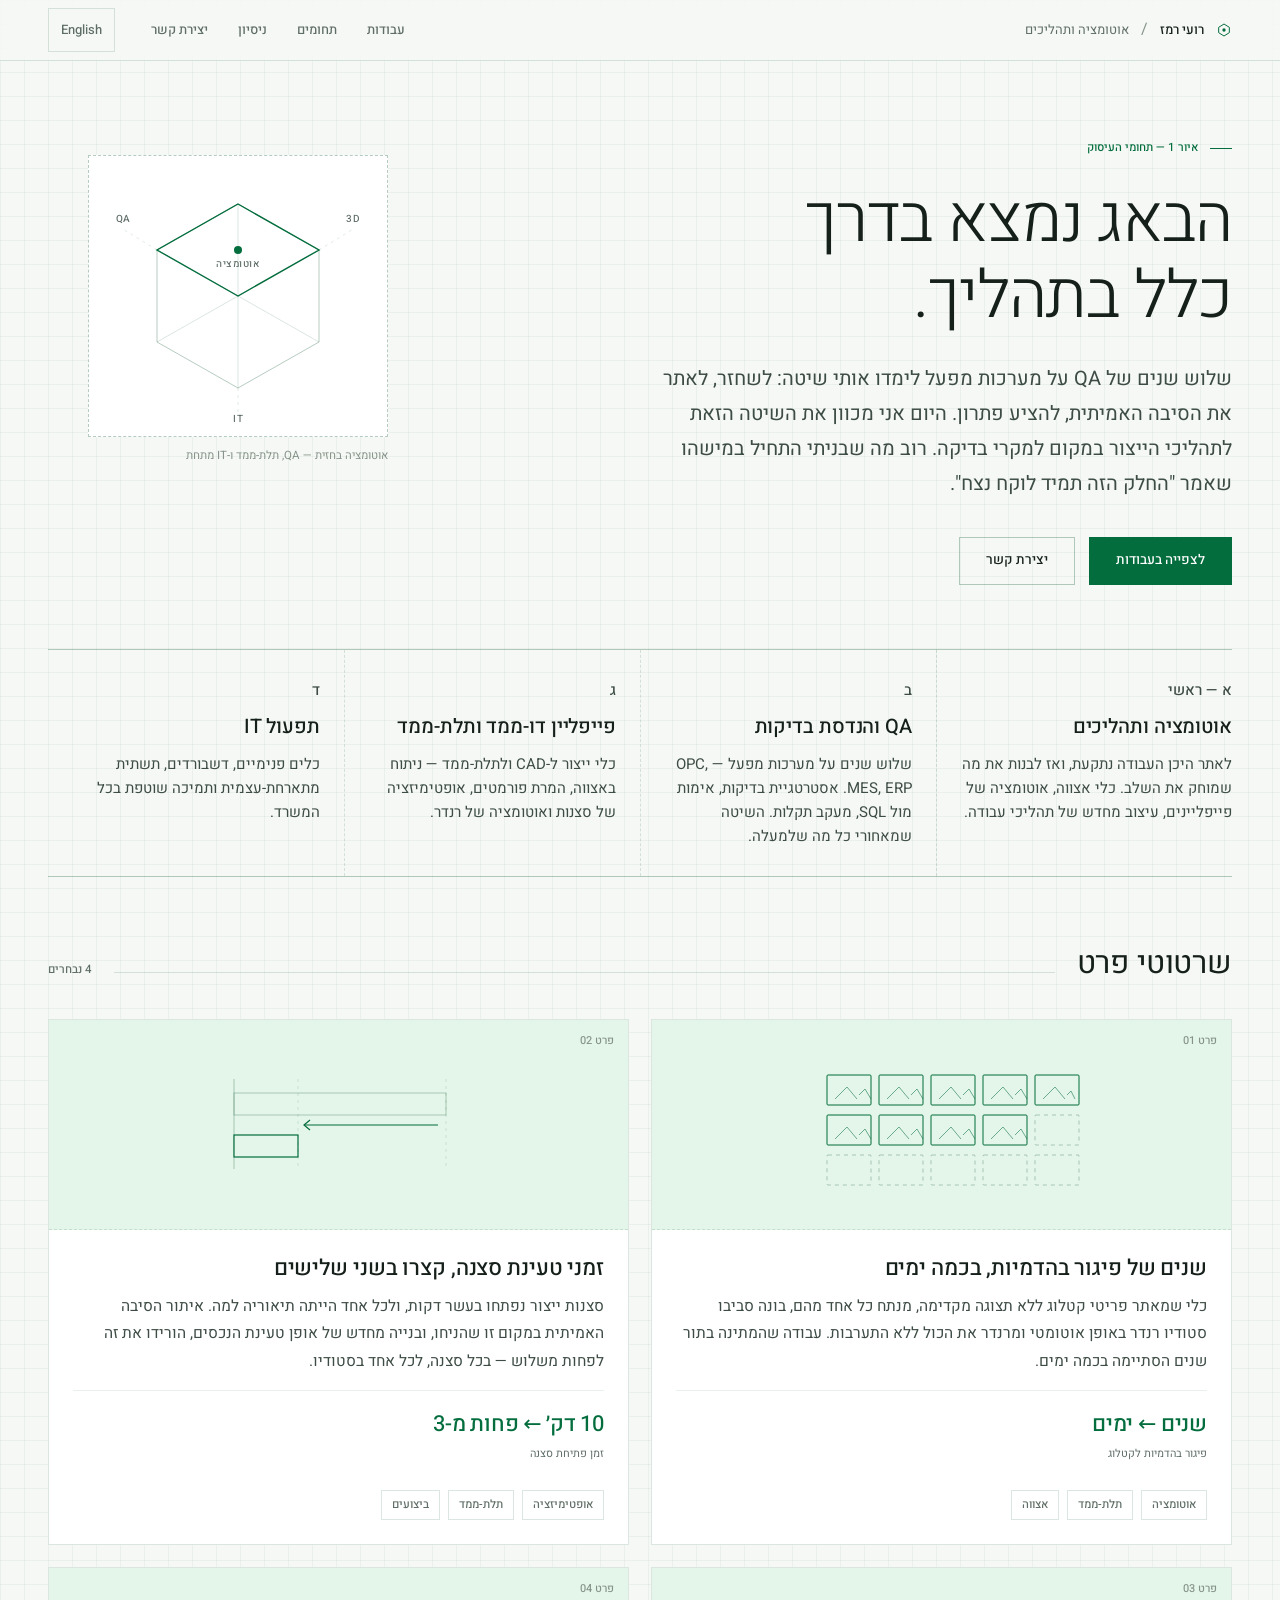
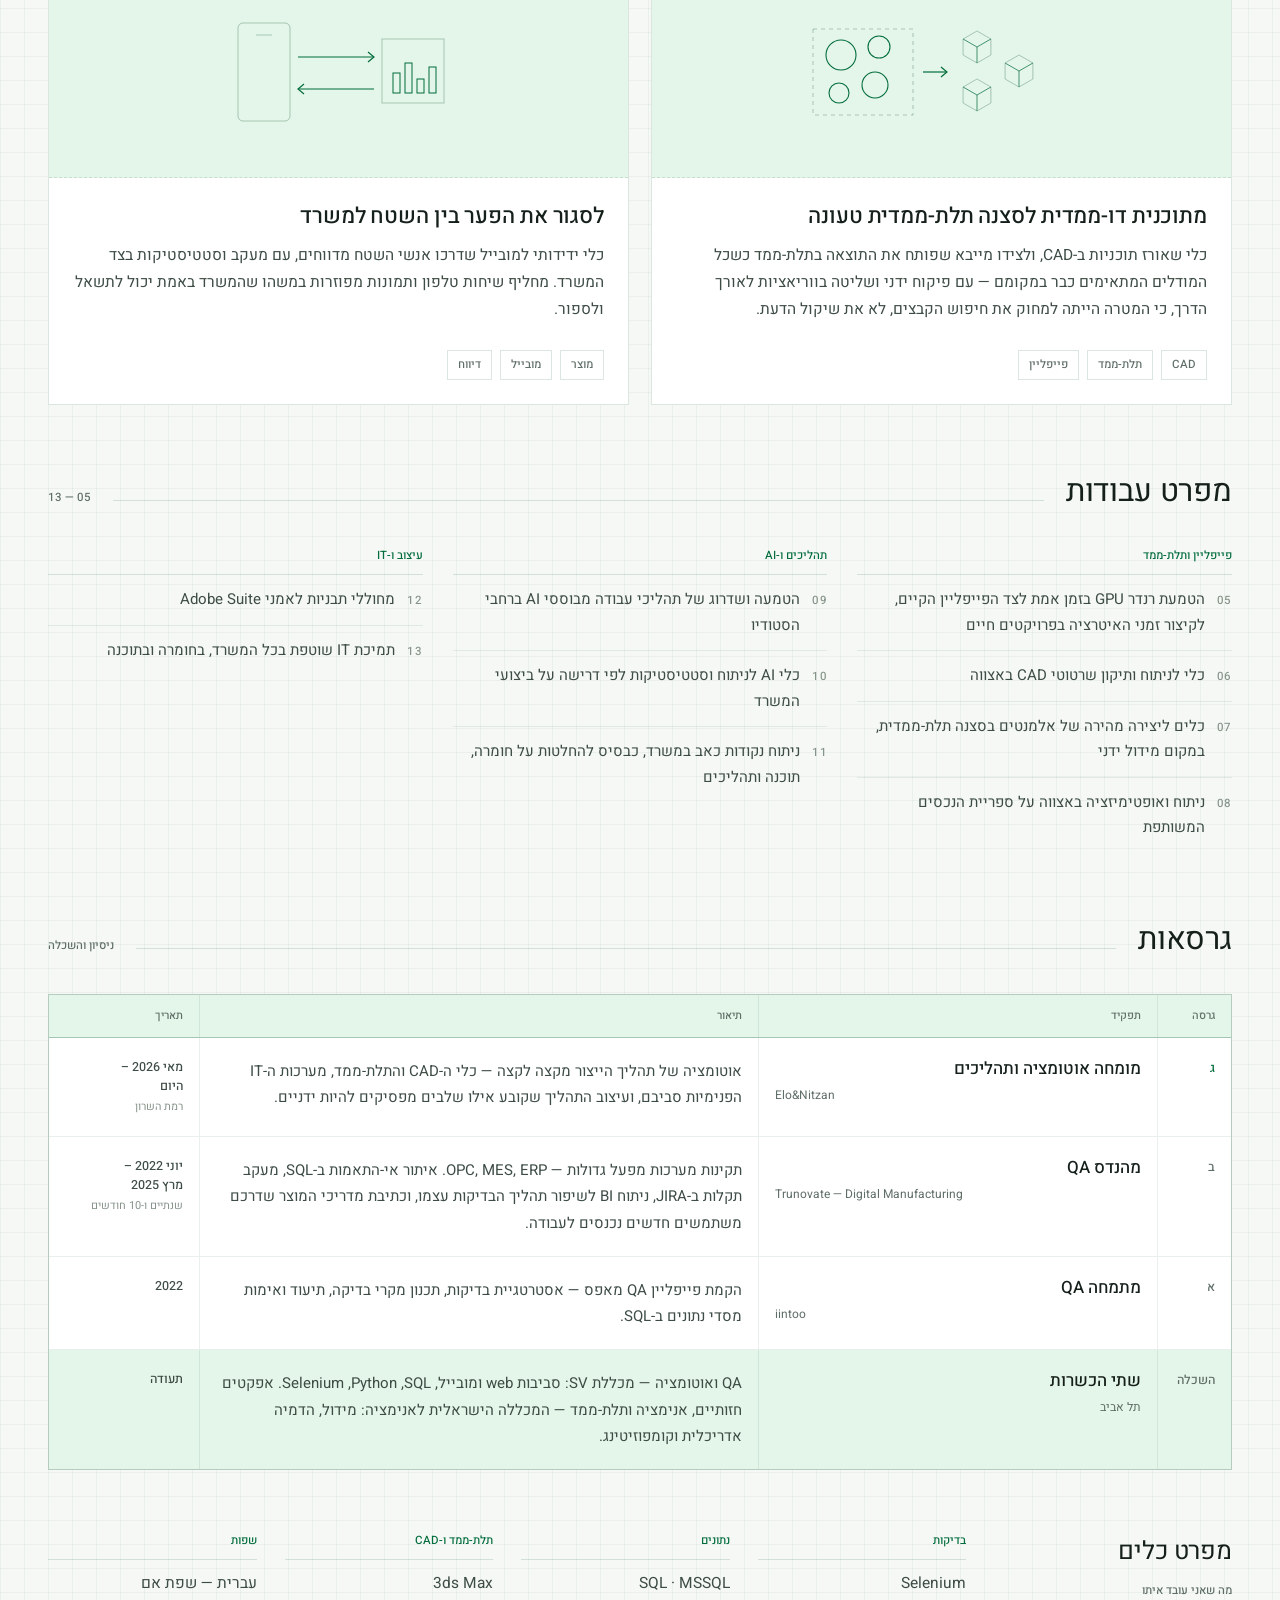
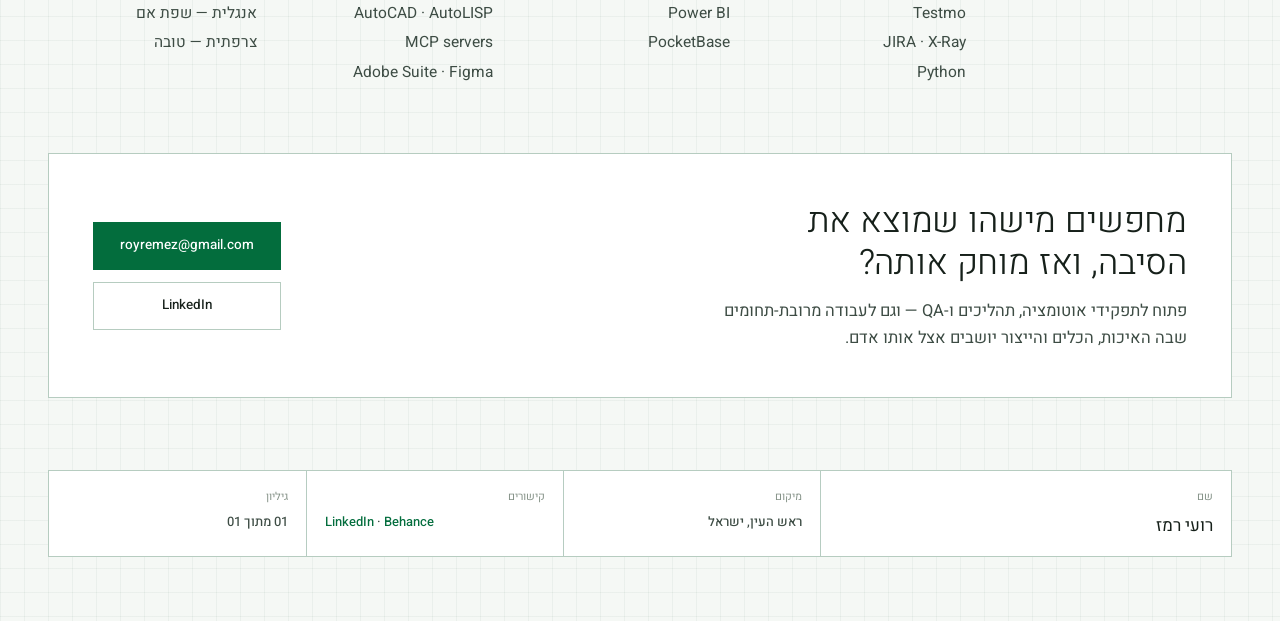
==== commit 92d14832: "Reframe around automation and process; rebuild the work section Framing: QA is no longer the headlin" ====
--- a/index.html
+++ b/index.html
@@ -3,11 +3,11 @@
 <head>
 <meta charset="utf-8">
 <meta name="viewport" content="width=device-width, initial-scale=1">
-<title>רועי רמז — QA ואוטומציה</title>
-<meta name="description" content="מהנדס QA ואוטומציה. שלוש שנים של בדיקות מערכות מפעל — OPC, MES ו-ERP; היום מומחה אוטומציה ותהליכים, בונה את הכלים והתהליך סביב הייצור.">
+<title>רועי רמז — אוטומציה ותהליכים</title>
+<meta name="description" content="מומחה אוטומציה ותהליכים עם רקע ב-QA. מוצא למה העבודה נתקעת, מאתר את הסיבה האמיתית, ואז בונה את הכלי שמוחק את השלב.">
 <meta name="color-scheme" content="light">
-<meta property="og:title" content="רועי רמז — QA ואוטומציה">
-<meta property="og:description" content="אני בודק את המערכות שמריצות מפעלים — ובונה מחדש את התהליך סביבן.">
+<meta property="og:title" content="רועי רמז — אוטומציה ותהליכים">
+<meta property="og:description" content="הבאג נמצא בדרך כלל בתהליך.">
 <meta property="og:type" content="website">
 <link rel="alternate" hreflang="he" href="index.html">
 <link rel="alternate" hreflang="en" href="en/index.html">
@@ -28,7 +28,7 @@
       </svg>
       <span class="mark-name">רועי רמז</span>
       <span class="mark-sep" aria-hidden="true">/</span>
-      <span class="mark-role">QA ואוטומציה</span>
+      <span class="mark-role">אוטומציה ותהליכים</span>
     </div>
     <nav class="nav" aria-label="ניווט בעמוד">
       <a href="#work">עבודות</a>
@@ -46,8 +46,8 @@
     <div class="wrap">
       <div class="hero-text">
         <p class="tag tag--accent figref">איור 1 — תחומי העיסוק</p>
-        <h1>אני בודק את המערכות שמריצות מפעלים.</h1>
-        <p class="lede">שלוש שנים של QA על מערכות <span class="ltr">OPC, MES</span> ו-<span class="ltr">ERP</span> — שכבת התוכנה שבה באג שלא נתפס עוצר קו ייצור. היום מומחה אוטומציה ותהליכים, באותה עבודה רמה אחת מעלה: להפוך לאוטומטי את מה שלא אמור לחזור על עצמו, ולבנות מחדש את התהליך סביבו.</p>
+        <h1>הבאג נמצא בדרך כלל בתהליך.</h1>
+        <p class="lede">שלוש שנים של <span class="ltr">QA</span> על מערכות מפעל לימדו אותי שיטה: לשחזר, לאתר את הסיבה האמיתית, להציע פתרון. היום אני מכוון את השיטה הזאת לתהליכי הייצור במקום למקרי בדיקה. רוב מה שבניתי התחיל במישהו שאמר "החלק הזה תמיד לוקח נצח".</p>
         <div class="actions">
           <a class="btn btn--solid" href="#work">לצפייה בעבודות</a>
           <a class="btn btn--ghost" href="#contact">יצירת קשר</a>
@@ -56,7 +56,7 @@
 
       <figure class="hero-fig">
         <div class="frame">
-          <svg viewBox="0 0 270 252" fill="none" role="img" aria-label="תרשים: QA בפאה הקדמית של גוף, כאשר IT, תלת-ממד ותהליכים על המישורים התומכים.">
+          <svg viewBox="0 0 270 252" fill="none" role="img" aria-label="תרשים: אוטומציה בפאה הקדמית של גוף, כאשר QA, תלת-ממד ו-IT על המישורים התומכים.">
             <g stroke="var(--rule-strong)" stroke-width="1">
               <path d="M135 34 L216 80 L216 172 L135 218 L54 172 L54 80 Z"></path>
               <path d="M135 34 L135 218 M54 80 L216 172 M216 80 L54 172" stroke="var(--rule)"></path>
@@ -66,15 +66,15 @@
             <g stroke="var(--rule)" stroke-width="0.8" stroke-dasharray="3 4">
               <path d="M54 80 L18 58 M216 80 L252 58 M135 218 L135 244"></path>
             </g>
-            <g fill="var(--muted)" font-family="Heebo, sans-serif" font-size="10" font-weight="500" letter-spacing="0.8" text-anchor="middle">
-              <text x="135" y="73">QA</text>
-              <text x="20" y="52">IT</text>
-              <text x="250" y="52">3D</text>
-              <text x="135" y="252">תהליכים</text>
+            <g fill="var(--muted)" font-family="Heebo, sans-serif" font-size="10" font-weight="500" letter-spacing="0.5" text-anchor="middle">
+              <text x="135" y="97">אוטומציה</text>
+              <text x="20" y="52" direction="ltr">QA</text>
+              <text x="250" y="52" direction="ltr">3D</text>
+              <text x="135" y="252" direction="ltr">IT</text>
             </g>
           </svg>
         </div>
-        <figcaption>QA בחזית — שלושה מישורים תומכים</figcaption>
+        <figcaption>אוטומציה בחזית — QA, תלת-ממד ו-IT מתחת</figcaption>
       </figure>
     </div>
   </section>
@@ -84,23 +84,23 @@
       <div class="grid">
         <article class="discipline">
           <p class="tag tag--accent">א — ראשי</p>
-          <h3>QA ואוטומציה</h3>
-          <p>אסטרטגיית בדיקות, פייפליינים וסוויטות רגרסיה. <span class="ltr">Selenium</span> ו-<span class="ltr">Python</span>, אימות מול <span class="ltr">SQL</span>, <span class="ltr">JIRA</span> ו-<span class="ltr">X-Ray</span>.</p>
+          <h3>אוטומציה ותהליכים</h3>
+          <p>לאתר היכן העבודה נתקעת, ואז לבנות את מה שמוחק את השלב. כלי אצווה, אוטומציה של פייפליינים, עיצוב מחדש של תהליכי עבודה.</p>
         </article>
         <article class="discipline">
           <p class="tag">ב</p>
-          <h3>תהליכים</h3>
-          <p>ניתוח <span class="ltr">BI</span> על הבדיקות עצמן — לאתר היכן עבודת האיכות איטית, ואז להעיף את השלב הזה.</p>
+          <h3>QA והנדסת בדיקות</h3>
+          <p>שלוש שנים על מערכות מפעל — <span class="ltr">OPC, MES, ERP</span>. אסטרטגיית בדיקות, אימות מול <span class="ltr">SQL</span>, מעקב תקלות. השיטה שמאחורי כל מה שלמעלה.</p>
         </article>
         <article class="discipline">
           <p class="tag">ג</p>
-          <h3>תפעול IT</h3>
-          <p>כלים פנימיים, דשבורדים ותשתית מתארחת-עצמית לצוותים קטנים.</p>
+          <h3>פייפליין דו-ממד ותלת-ממד</h3>
+          <p>כלי ייצור ל-<span class="ltr">CAD</span> ולתלת-ממד — ניתוח באצווה, המרת פורמטים, אופטימיזציה של סצנות ואוטומציה של רנדר.</p>
         </article>
         <article class="discipline">
           <p class="tag">ד</p>
-          <h3>כלי דו-ממד ותלת-ממד</h3>
-          <p>הפייפליין של ה-<span class="ltr">CAD</span> והתלת-ממד עצמו — פותרים, ממירים באצווה ומשגרים שמוציאים את השלב הידני מהייצור.</p>
+          <h3>תפעול IT</h3>
+          <p>כלים פנימיים, דשבורדים, תשתית מתארחת-עצמית ותמיכה שוטפת בכל המשרד.</p>
         </article>
       </div>
     </div>
@@ -120,32 +120,49 @@
           <div class="card-fig">
             <span class="det">פרט 01</span>
             <svg width="290" height="150" viewBox="0 0 290 150" fill="none" aria-hidden="true">
-              <rect x="12" y="12" width="266" height="126" stroke="var(--rule-strong)" stroke-width="1" stroke-dasharray="5 5"></rect>
-              <g stroke="var(--accent)" stroke-width="1.1">
-                <circle cx="62" cy="72" r="27"></circle>
-                <circle cx="120" cy="48" r="19"></circle>
-                <circle cx="122" cy="103" r="20"></circle>
-                <circle cx="182" cy="70" r="30"></circle>
-                <circle cx="235" cy="46" r="16"></circle>
-                <circle cx="238" cy="102" r="21"></circle>
+              <g stroke="var(--accent)" fill="var(--accent-wash)" stroke-width="1">
+                <rect x="30" y="26" width="44" height="30" rx="1"></rect>
+                <rect x="82" y="26" width="44" height="30" rx="1"></rect>
+                <rect x="134" y="26" width="44" height="30" rx="1"></rect>
+                <rect x="186" y="26" width="44" height="30" rx="1"></rect>
+                <rect x="238" y="26" width="44" height="30" rx="1"></rect>
+                <rect x="30" y="66" width="44" height="30" rx="1"></rect>
+                <rect x="82" y="66" width="44" height="30" rx="1"></rect>
+                <rect x="134" y="66" width="44" height="30" rx="1"></rect>
+                <rect x="186" y="66" width="44" height="30" rx="1"></rect>
+              </g>
+              <g stroke="var(--accent)" stroke-width="1" stroke-opacity="0.55">
+                <path d="M38 50 L50 38 L60 50 M62 46 L68 40 L74 50"></path>
+                <path d="M90 50 L102 38 L112 50 M114 46 L120 40 L126 50"></path>
+                <path d="M142 50 L154 38 L164 50 M166 46 L172 40 L178 50"></path>
+                <path d="M194 50 L206 38 L216 50 M218 46 L224 40 L230 50"></path>
+                <path d="M246 50 L258 38 L268 50 M270 46 L274 42 L278 50"></path>
+                <path d="M38 90 L50 78 L60 90 M62 86 L68 80 L74 90"></path>
+                <path d="M90 90 L102 78 L112 90 M114 86 L120 80 L126 90"></path>
+                <path d="M142 90 L154 78 L164 90 M166 86 L172 80 L178 90"></path>
+                <path d="M194 90 L206 78 L216 90 M218 86 L224 80 L230 90"></path>
+              </g>
+              <g stroke="var(--rule-strong)" stroke-width="1" stroke-dasharray="4 4">
+                <rect x="238" y="66" width="44" height="30" rx="1"></rect>
+                <rect x="30" y="106" width="44" height="30" rx="1"></rect>
+                <rect x="82" y="106" width="44" height="30" rx="1"></rect>
+                <rect x="134" y="106" width="44" height="30" rx="1"></rect>
+                <rect x="186" y="106" width="44" height="30" rx="1"></rect>
+                <rect x="238" y="106" width="44" height="30" rx="1"></rect>
               </g>
             </svg>
           </div>
           <div class="card-body">
-            <h3>הכלי שהפסיק לנחש</h3>
-            <p>שגרת אריזה ב-<span class="ltr">CAD</span> נתקעה בכיסוי של 55%, ומפעילים ערבבו פריסות 50–100 פעם בתקווה להתאמה. החלפתי אותה באלגוריתם <span class="ltr">force-biased relaxation</span> — נמדד תחילה ב-<span class="ltr">Python</span>, ואז הומר ל-<span class="ltr">AutoLISP</span>.</p>
+            <h3>שנים של פיגור בהדמיות, בכמה ימים</h3>
+            <p>כלי שמאתר פריטי קטלוג ללא תצוגה מקדימה, מנתח כל אחד מהם, בונה סביבו סטודיו רנדר באופן אוטומטי ומרנדר את הכול ללא התערבות. עבודה שהמתינה בתור שנים הסתיימה בכמה ימים.</p>
             <div class="metrics">
               <div class="metric">
-                <b class="ltr">42 → 100%</b>
-                <span>הצלחה במילוי 62%</span>
-              </div>
-              <div class="metric metric--plain">
-                <b class="ltr">17 → 83%</b>
-                <span>במילוי 70%</span>
+                <b>שנים ← ימים</b>
+                <span>פיגור בהדמיות לקטלוג</span>
               </div>
             </div>
             <ul class="chips">
-              <li>תהליכים</li><li class="ltr">Python</li><li class="ltr">AutoLISP</li>
+              <li>אוטומציה</li><li>תלת-ממד</li><li>אצווה</li>
             </ul>
           </div>
         </article>
@@ -153,26 +170,30 @@
         <article class="card">
           <div class="card-fig">
             <span class="det">פרט 02</span>
-            <svg width="290" height="150" viewBox="0 0 290 150" fill="none" stroke-width="1" aria-hidden="true">
-              <g stroke="var(--rule-strong)">
-                <rect x="20" y="18" width="76" height="42" rx="2"></rect>
-                <rect x="107" y="18" width="76" height="42" rx="2"></rect>
-                <rect x="194" y="18" width="76" height="42" rx="2"></rect>
-                <rect x="107" y="94" width="76" height="42" rx="2"></rect>
-              </g>
-              <g stroke="var(--accent)">
-                <path d="M58 60 L145 94 M145 60 L145 94 M232 60 L145 94"></path>
-              </g>
-              <g fill="var(--muted)" font-family="Heebo, sans-serif" font-size="9.5" font-weight="500" letter-spacing="0.5" text-anchor="middle" direction="ltr">
-                <text x="58" y="43">DEV</text><text x="145" y="43">STAGE</text><text x="232" y="43">PROD</text><text x="145" y="119">RUNNER</text>
+            <svg width="290" height="150" viewBox="0 0 290 150" fill="none" aria-hidden="true">
+              <path d="M40 30 L40 120" stroke="var(--rule-strong)" stroke-width="1"></path>
+              <rect x="40" y="44" width="212" height="22" stroke="var(--rule-strong)" stroke-width="1"></rect>
+              <rect x="40" y="86" width="64" height="22" stroke="var(--accent)" fill="var(--accent-wash)" stroke-width="1.2"></rect>
+              <g stroke="var(--rule)" stroke-width="0.8" stroke-dasharray="3 4">
+                <path d="M104 30 L104 120 M252 30 L252 120"></path>
+              </g>
+              <g stroke="var(--accent)" stroke-width="1.2">
+                <path d="M244 76 L110 76"></path>
+                <path d="M116 71 L110 76 L116 81"></path>
               </g>
             </svg>
           </div>
           <div class="card-body">
-            <h3>מריץ אחד לכל הסביבות</h3>
-            <p>הסביבות והמזהים שלהן מוגדרים ב-<span class="ltr">XML</span>, הסיסמאות נשמרות מחוץ לקוד, והכול מונע מכלי שולחני קטן — במקום תיקייה של סקריפטים כמעט זהים שכל אחד מהם נסחף בקצב שלו.</p>
+            <h3>זמני טעינת סצנה, קצרו בשני שלישים</h3>
+            <p>סצנות ייצור נפתחו בעשר דקות, ולכל אחד הייתה תיאוריה למה. איתור הסיבה האמיתית במקום זו שהניחו, ובנייה מחדש של אופן טעינת הנכסים, הורידו את זה לפחות משלוש — בכל סצנה, לכל אחד בסטודיו.</p>
+            <div class="metrics">
+              <div class="metric">
+                <b>10 דק׳ ← פחות מ-3</b>
+                <span>זמן פתיחת סצנה</span>
+              </div>
+            </div>
             <ul class="chips">
-              <li class="ltr">Selenium</li><li class="ltr">Python</li><li>QA</li>
+              <li>אופטימיזציה</li><li>תלת-ממד</li><li>ביצועים</li>
             </ul>
           </div>
         </article>
@@ -180,22 +201,35 @@
         <article class="card">
           <div class="card-fig">
             <span class="det">פרט 03</span>
-            <svg width="290" height="150" viewBox="0 0 290 150" fill="none" stroke-width="1" aria-hidden="true">
-              <rect x="18" y="16" width="254" height="118" stroke="var(--rule-strong)"></rect>
-              <path d="M18 44 L272 44 M78 44 L78 134" stroke="var(--rule-strong)"></path>
-              <g stroke="var(--accent)">
-                <path d="M96 62 L200 62 M96 78 L246 78 M96 94 L172 94 M96 110 L224 110"></path>
-              </g>
-              <g stroke="var(--rule)">
-                <path d="M32 60 L64 60 M32 76 L64 76 M32 92 L64 92"></path>
+            <svg width="290" height="150" viewBox="0 0 290 150" fill="none" aria-hidden="true">
+              <rect x="16" y="32" width="100" height="86" stroke="var(--rule-strong)" stroke-width="1" stroke-dasharray="4 4"></rect>
+              <g stroke="var(--accent)" stroke-width="1.1">
+                <circle cx="44" cy="58" r="15"></circle>
+                <circle cx="82" cy="50" r="11"></circle>
+                <circle cx="78" cy="88" r="13"></circle>
+                <circle cx="42" cy="96" r="10"></circle>
+              </g>
+              <g stroke="var(--accent)" stroke-width="1.2">
+                <path d="M126 75 L150 75"></path>
+                <path d="M144 70 L150 75 L144 80"></path>
+              </g>
+              <g stroke="var(--rule-strong)" stroke-width="1">
+                <path d="M180 34 L193.9 42 L193.9 58 L180 66 L166.1 58 L166.1 42 Z"></path>
+                <path d="M222 58 L235.9 66 L235.9 82 L222 90 L208.1 82 L208.1 66 Z"></path>
+                <path d="M180 82 L193.9 90 L193.9 106 L180 114 L166.1 106 L166.1 90 Z"></path>
+              </g>
+              <g stroke="var(--accent)" stroke-width="0.9" stroke-opacity="0.8">
+                <path d="M180 50 L180 66 M180 50 L166.1 42 M180 50 L193.9 42"></path>
+                <path d="M222 74 L222 90 M222 74 L208.1 66 M222 74 L235.9 66"></path>
+                <path d="M180 98 L180 114 M180 98 L166.1 90 M180 98 L193.9 90"></path>
               </g>
             </svg>
           </div>
           <div class="card-body">
-            <h3>דשבורד תפעולי</h3>
-            <p>רשומות עובדים, מעקב נכסים והשקת קבצי <span class="ltr">CAD</span> רוכזו למשטח אחד מתארח-עצמית, כך שהסטודיו הפסיק לרוץ על גיליונות אקסל וידע שבעל-פה.</p>
+            <h3>מתוכנית דו-ממדית לסצנה תלת-ממדית טעונה</h3>
+            <p>כלי שאורז תוכניות ב-<span class="ltr">CAD</span>, ולצידו מייבא שפותח את התוצאה בתלת-ממד כשכל המודלים המתאימים כבר במקומם — עם פיקוח ידני ושליטה בווריאציות לאורך הדרך, כי המטרה הייתה למחוק את חיפוש הקבצים, לא את שיקול הדעת.</p>
             <ul class="chips">
-              <li>IT</li><li class="ltr">PocketBase</li>
+              <li class="ltr">CAD</li><li>תלת-ממד</li><li>פייפליין</li>
             </ul>
           </div>
         </article>
@@ -203,37 +237,70 @@
         <article class="card">
           <div class="card-fig">
             <span class="det">פרט 04</span>
-            <svg width="290" height="150" viewBox="0 0 290 150" fill="none" stroke-width="1" aria-hidden="true">
-              <g stroke="var(--rule-strong)">
-                <rect x="16" y="52" width="54" height="40" rx="2"></rect>
-                <rect x="118" y="52" width="54" height="40" rx="2"></rect>
-                <rect x="220" y="52" width="54" height="40" rx="2"></rect>
-              </g>
-              <g stroke="var(--accent)">
-                <path d="M70 72 L112 72 M172 72 L214 72"></path>
-                <path d="M106 66 L112 72 L106 78 M208 66 L214 72 L208 78"></path>
-                <circle cx="94" cy="72" r="9"></circle>
-                <circle cx="196" cy="72" r="9"></circle>
-                <path d="M94 60 L94 66 M94 78 L94 84 M196 60 L196 66 M196 78 L196 84"></path>
-              </g>
-              <g stroke="var(--rule)" stroke-dasharray="3 4">
-                <path d="M43 92 L43 128 L247 128 L247 92"></path>
-              </g>
-              <g fill="var(--muted)" font-family="Heebo, sans-serif" font-size="9.5" font-weight="500" letter-spacing="0.5" text-anchor="middle" direction="ltr">
-                <text x="43" y="76">CAD</text><text x="145" y="76">CONVERT</text><text x="247" y="76">3D</text>
-                <text x="145" y="142">REUSABLE LIBRARY</text>
+            <svg width="290" height="150" viewBox="0 0 290 150" fill="none" aria-hidden="true">
+              <rect x="44" y="26" width="52" height="98" rx="5" stroke="var(--rule-strong)" stroke-width="1"></rect>
+              <path d="M62 38 L78 38" stroke="var(--rule-strong)" stroke-width="1"></path>
+              <rect x="188" y="42" width="62" height="64" stroke="var(--rule-strong)" stroke-width="1"></rect>
+              <g stroke="var(--accent)" fill="var(--accent-wash)" stroke-width="1">
+                <rect x="199" y="76" width="7" height="20"></rect>
+                <rect x="211" y="66" width="7" height="30"></rect>
+                <rect x="223" y="82" width="7" height="14"></rect>
+                <rect x="235" y="70" width="7" height="26"></rect>
+              </g>
+              <g stroke="var(--accent)" stroke-width="1.2">
+                <path d="M104 60 L180 60"></path>
+                <path d="M174 55 L180 60 L174 65"></path>
+                <path d="M180 92 L104 92"></path>
+                <path d="M110 87 L104 92 L110 97"></path>
               </g>
             </svg>
           </div>
           <div class="card-body">
-            <h3>כלים שהוציאו את השלב הידני</h3>
-            <p>הפייפליין הדו-ממדי והתלת-ממדי עצמו, שנבנה לאורך זמן: סט פקודות פיזור ל-<span class="ltr">AutoCAD</span>, המרת פורמטים באצווה, משגר קבצים, וספריית בלוקים לשימוש חוזר — ולצידם שרתי <span class="ltr">MCP</span> שמאפשרים לסוכן להפעיל את <span class="ltr">3ds Max</span> ו-<span class="ltr">AutoCAD</span> ישירות.</p>
+            <h3>לסגור את הפער בין השטח למשרד</h3>
+            <p>כלי ידידותי למובייל שדרכו אנשי השטח מדווחים, עם מעקב וסטטיסטיקות בצד המשרד. מחליף שיחות טלפון ותמונות מפוזרות במשהו שהמשרד באמת יכול לתשאל ולספור.</p>
             <ul class="chips">
-              <li class="ltr">AutoLISP</li><li class="ltr">3ds Max</li><li class="ltr">MCP</li>
+              <li>מוצר</li><li>מובייל</li><li>דיווח</li>
             </ul>
           </div>
         </article>
 
+      </div>
+    </div>
+  </section>
+
+  <section class="schedule">
+    <div class="wrap">
+      <div class="sec-head">
+        <h2>מפרט עבודות</h2>
+        <span class="fill" aria-hidden="true"></span>
+        <span class="tag">05 — 13</span>
+      </div>
+
+      <div class="sched-grid">
+        <div class="sched-col">
+          <h3>פייפליין ותלת-ממד</h3>
+          <ul>
+            <li><span class="sched-num">05</span><span>הטמעת רנדר <span class="ltr">GPU</span> בזמן אמת לצד הפייפליין הקיים, לקיצור זמני האיטרציה בפרויקטים חיים</span></li>
+            <li><span class="sched-num">06</span><span>כלי לניתוח ותיקון שרטוטי <span class="ltr">CAD</span> באצווה</span></li>
+            <li><span class="sched-num">07</span><span>כלים ליצירה מהירה של אלמנטים בסצנה תלת-ממדית, במקום מידול ידני</span></li>
+            <li><span class="sched-num">08</span><span>ניתוח ואופטימיזציה באצווה על ספריית הנכסים המשותפת</span></li>
+          </ul>
+        </div>
+        <div class="sched-col">
+          <h3>תהליכים ו-AI</h3>
+          <ul>
+            <li><span class="sched-num">09</span><span>הטמעה ושדרוג של תהליכי עבודה מבוססי <span class="ltr">AI</span> ברחבי הסטודיו</span></li>
+            <li><span class="sched-num">10</span><span>כלי <span class="ltr">AI</span> לניתוח וסטטיסטיקות לפי דרישה על ביצועי המשרד</span></li>
+            <li><span class="sched-num">11</span><span>ניתוח נקודות כאב במשרד, כבסיס להחלטות על חומרה, תוכנה ותהליכים</span></li>
+          </ul>
+        </div>
+        <div class="sched-col">
+          <h3>עיצוב ו-IT</h3>
+          <ul>
+            <li><span class="sched-num">12</span><span>מחוללי תבניות לאמני <span class="ltr">Adobe Suite</span></span></li>
+            <li><span class="sched-num">13</span><span>תמיכת <span class="ltr">IT</span> שוטפת בכל המשרד, בחומרה ובתוכנה</span></li>
+          </ul>
+        </div>
       </div>
     </div>
   </section>
@@ -298,7 +365,7 @@
     <div class="wrap">
       <div class="tools-head">
         <h2>מפרט כלים</h2>
-        <p class="tag">מה שאני מושיט אליו יד</p>
+        <p class="tag">מה שאני עובד איתו</p>
       </div>
       <div class="tools-grid">
         <div>
@@ -325,8 +392,8 @@
     <div class="wrap">
       <div class="contact-panel">
         <div>
-          <h2>מחפשים מישהו שבודק, ואז מתקן את התהליך?</h2>
-          <p>פתוח לתפקידי QA ואוטומציה, וגם לעבודה מרובת-תחומים שבה האיכות, הכלים והייצור יושבים אצל אותו אדם.</p>
+          <h2>מחפשים מישהו שמוצא את הסיבה, ואז מוחק אותה?</h2>
+          <p>פתוח לתפקידי אוטומציה, תהליכים ו-<span class="ltr">QA</span> — וגם לעבודה מרובת-תחומים שבה האיכות, הכלים והייצור יושבים אצל אותו אדם.</p>
         </div>
         <div class="contact-actions">
           <a class="btn btn--solid ltr" href="mailto:royremez@gmail.com">royremez@gmail.com</a>
--- a/assets/styles.css
+++ b/assets/styles.css
@@ -603,3 +603,45 @@
   color: var(--muted);
 }
 .lang:hover { color: var(--accent); border-color: var(--accent); text-decoration: none; }
+
+/* ---------- Schedule of works ---------- */
+
+.schedule .wrap { padding-block: 62px 0; }
+.sched-grid {
+  display: grid;
+  grid-template-columns: repeat(3, minmax(0, 1fr));
+  gap: 30px;
+}
+.sched-col h3 {
+  font-size: 11.5px;
+  font-weight: 500;
+  letter-spacing: 0.12em;
+  text-transform: uppercase;
+  color: var(--accent);
+  border-bottom: 1px solid var(--rule);
+  padding-bottom: 9px;
+}
+.sched-col li {
+  display: flex;
+  gap: 12px;
+  align-items: baseline;
+  font-size: 15px;
+  line-height: 1.55;
+  color: var(--body);
+  padding-block: 12px;
+  border-bottom: 1px solid var(--rule-faint);
+}
+.sched-col li:last-child { border-bottom: 0; }
+.sched-num {
+  flex: 0 0 auto;
+  font-size: 11.5px;
+  font-weight: 500;
+  color: var(--dim);
+  font-variant-numeric: tabular-nums;
+  letter-spacing: 0.06em;
+}
+[dir="rtl"] .sched-col h3 { letter-spacing: 0; text-transform: none; }
+[dir="rtl"] .sched-col li { line-height: 1.7; }
+
+@media (max-width: 1080px) { .sched-grid { grid-template-columns: repeat(2, minmax(0, 1fr)); gap: 24px 30px; } }
+@media (max-width: 620px)  { .sched-grid { grid-template-columns: minmax(0, 1fr); } }
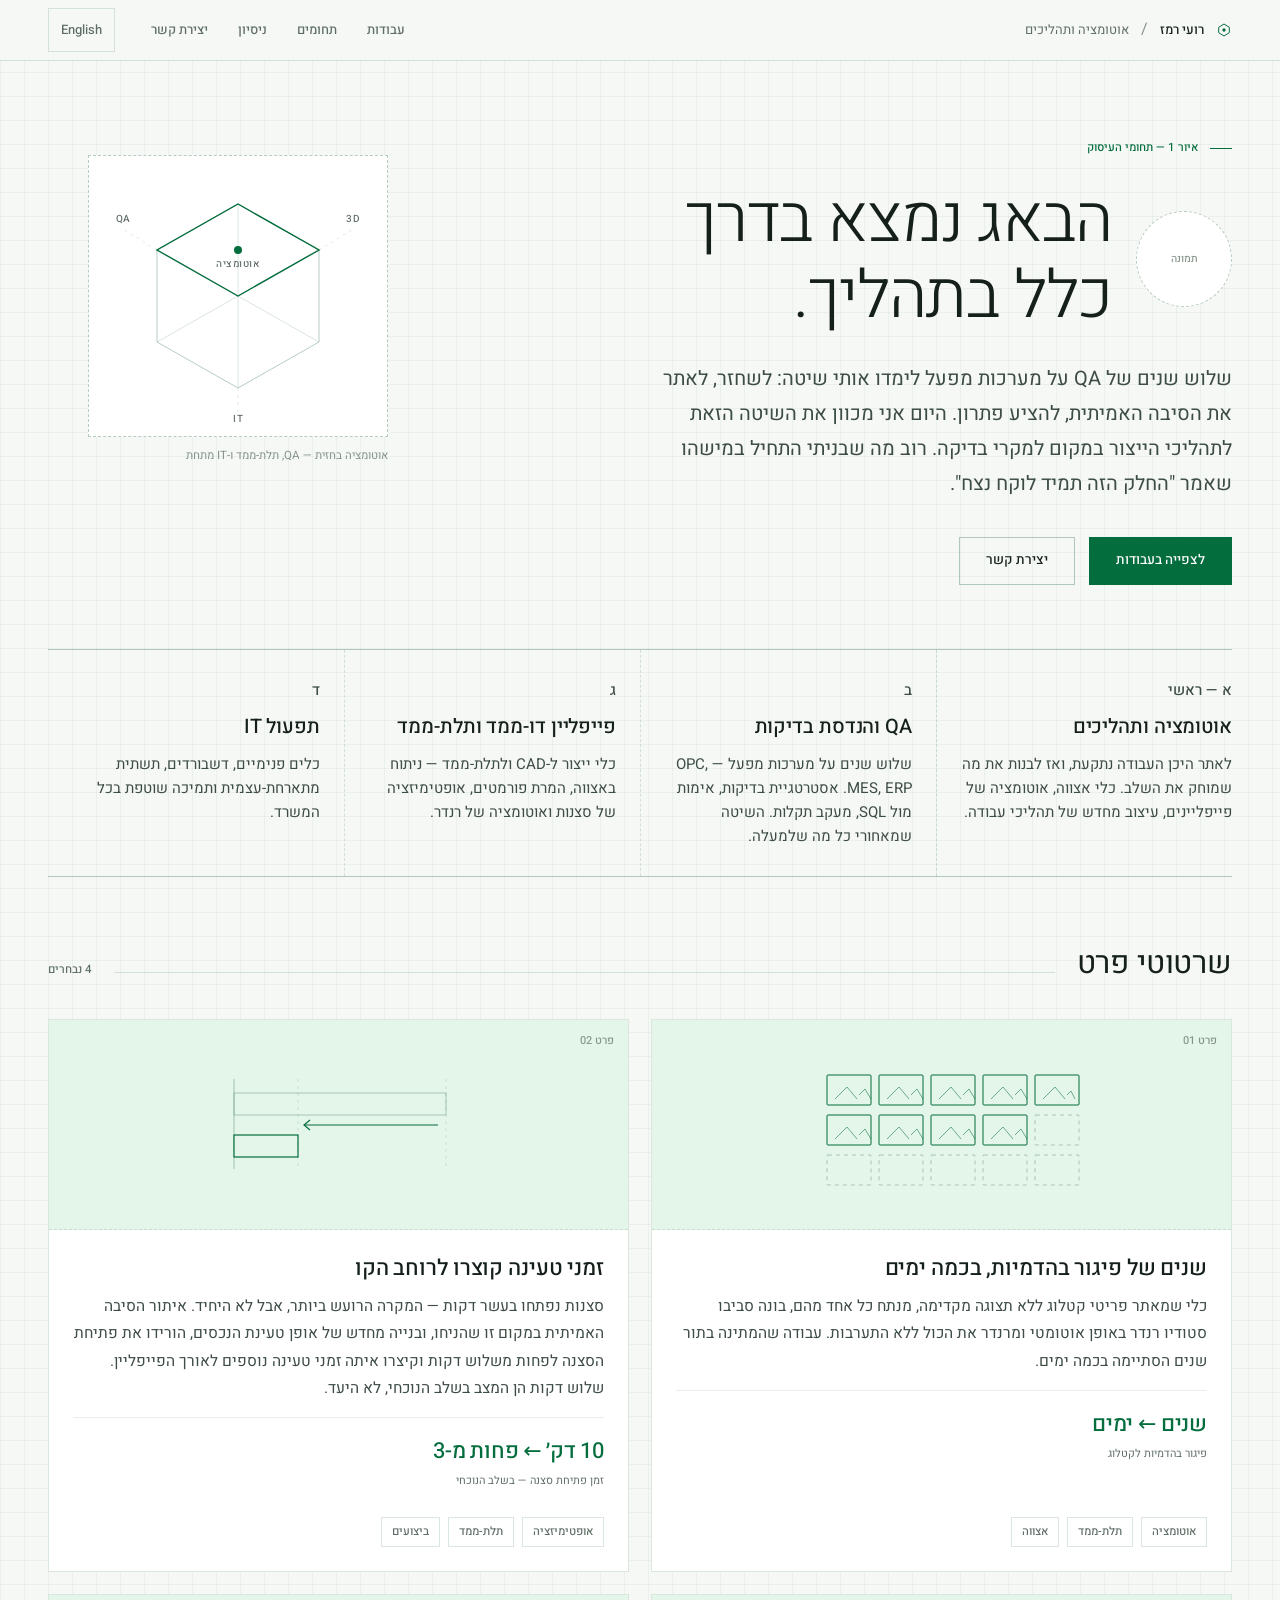
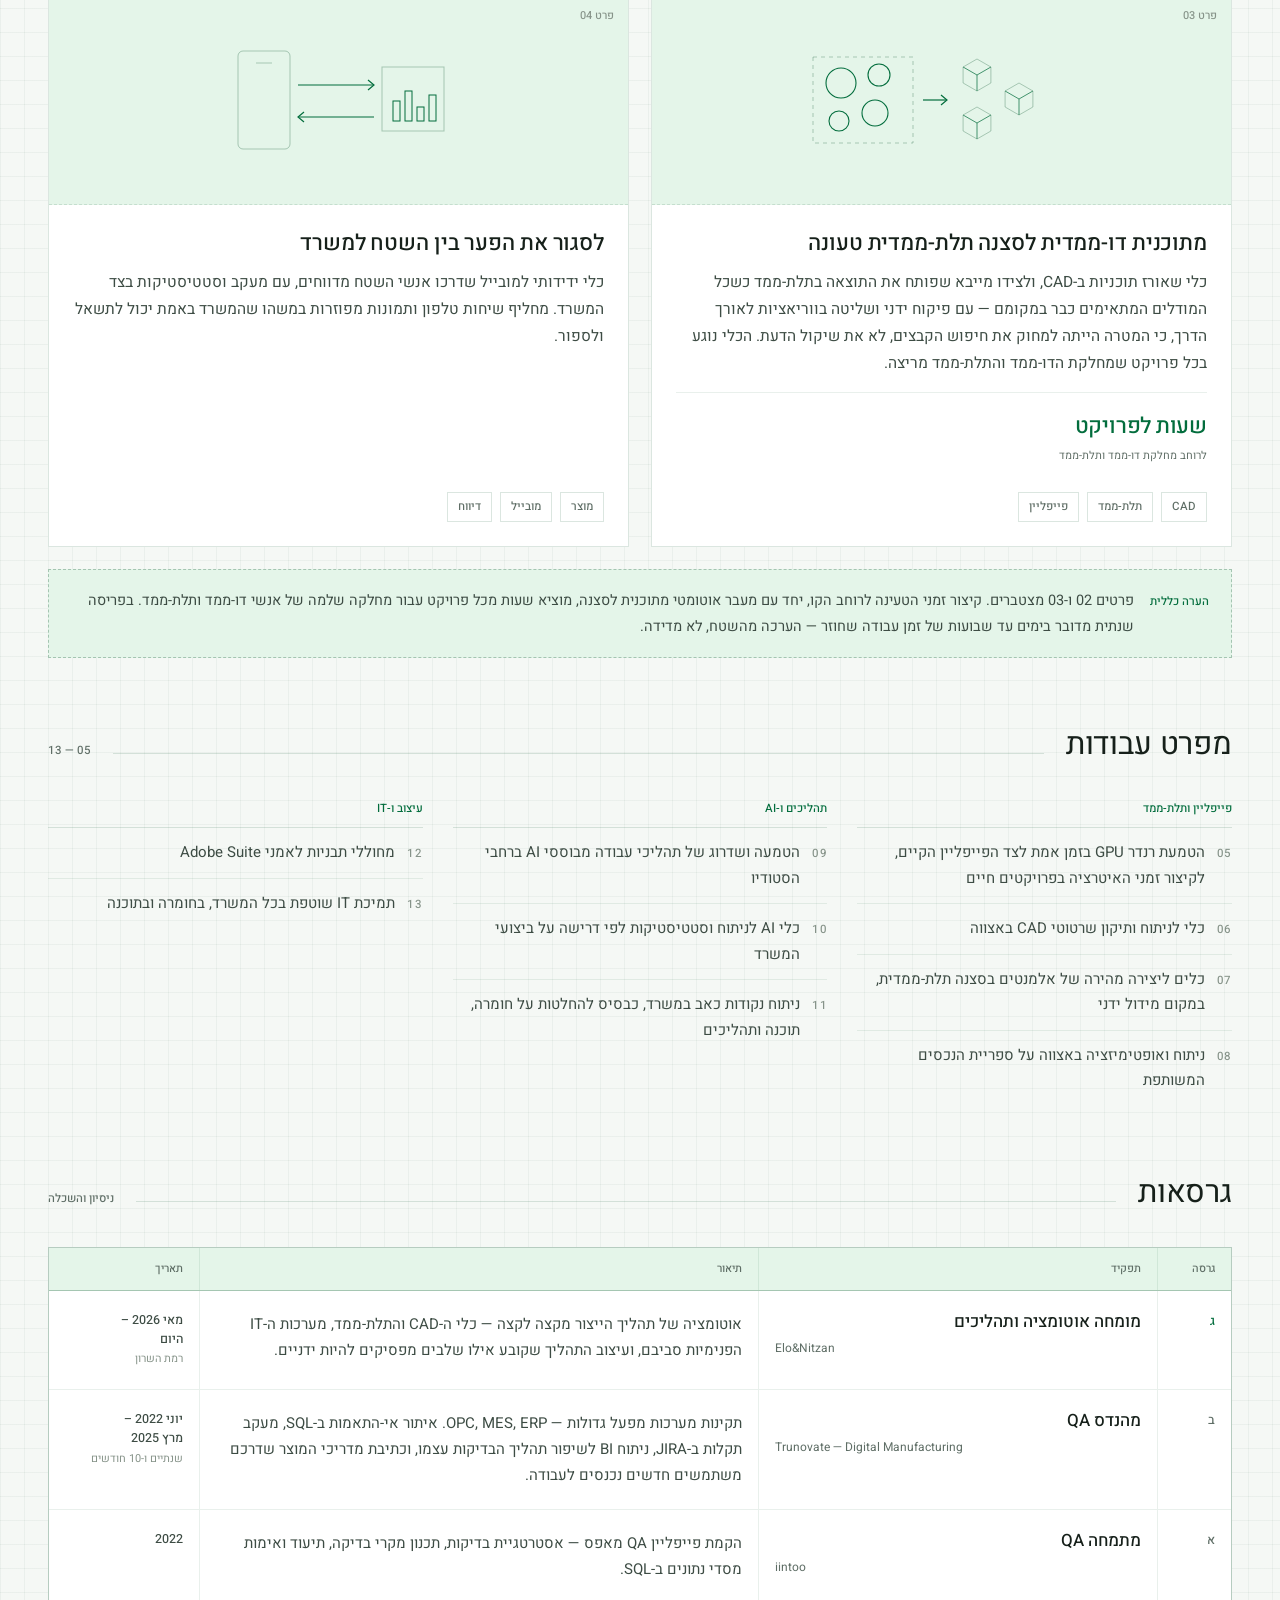
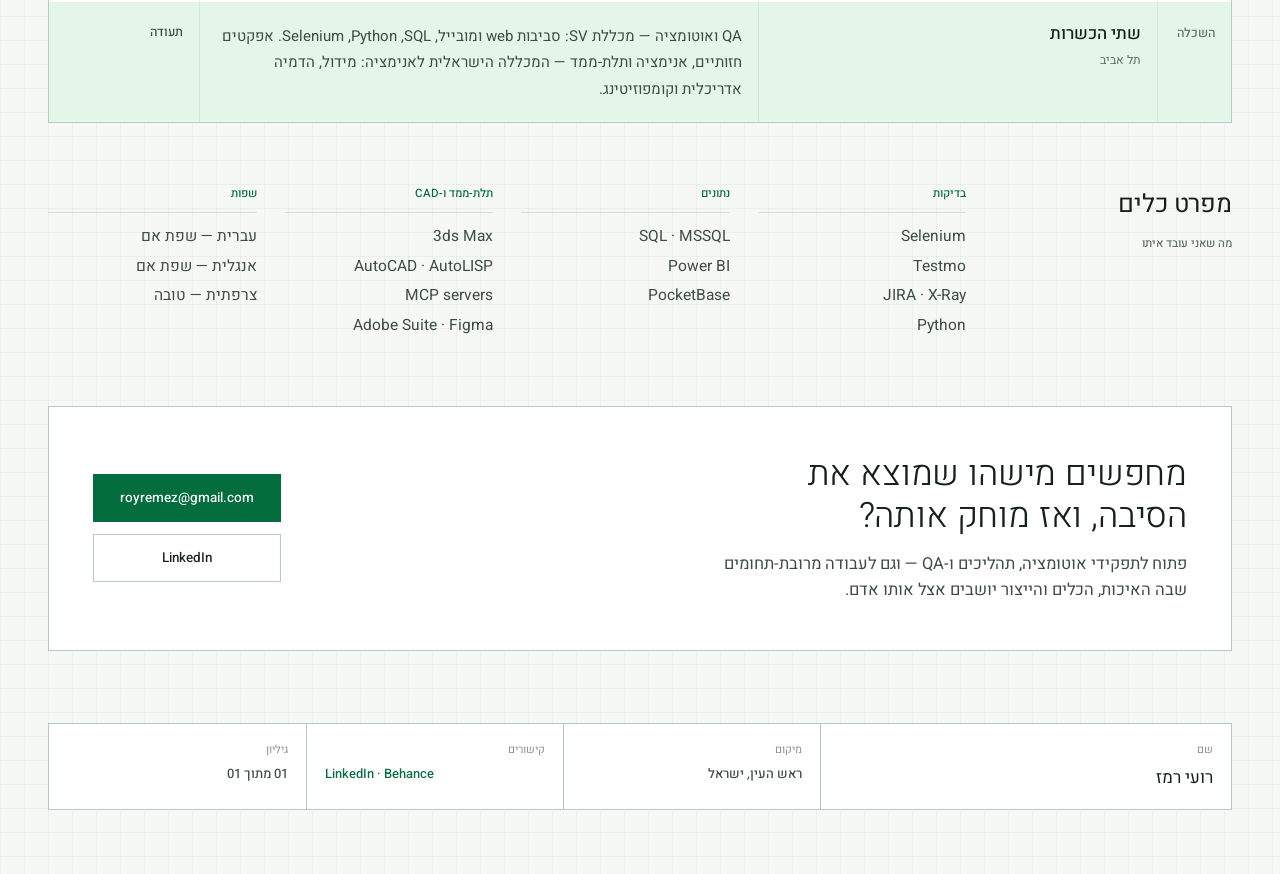
==== commit 0db615c2: "Sharpen details 02 and 03; add portrait and demo-media slots Det. 02 broadened from scene-open time " ====
--- a/index.html
+++ b/index.html
@@ -46,13 +46,18 @@
     <div class="wrap">
       <div class="hero-text">
         <p class="tag tag--accent figref">איור 1 — תחומי העיסוק</p>
-        <h1>הבאג נמצא בדרך כלל בתהליך.</h1>
+        <div class="hero-head">
+          <!-- Portrait: replace the div below with
+               <img class="portrait" src="assets/media/portrait.jpg" alt="רועי רמז" width="96" height="96"> -->
+          <div class="portrait portrait--placeholder">תמונה</div>
+          <h1>הבאג נמצא בדרך כלל בתהליך.</h1>
+        </div>
         <p class="lede">שלוש שנים של <span class="ltr">QA</span> על מערכות מפעל לימדו אותי שיטה: לשחזר, לאתר את הסיבה האמיתית, להציע פתרון. היום אני מכוון את השיטה הזאת לתהליכי הייצור במקום למקרי בדיקה. רוב מה שבניתי התחיל במישהו שאמר "החלק הזה תמיד לוקח נצח".</p>
         <div class="actions">
           <a class="btn btn--solid" href="#work">לצפייה בעבודות</a>
           <a class="btn btn--ghost" href="#contact">יצירת קשר</a>
         </div>
-      </div>
+        </div>
 
       <figure class="hero-fig">
         <div class="frame">
@@ -119,6 +124,9 @@
         <article class="card">
           <div class="card-fig">
             <span class="det">פרט 01</span>
+            <!-- Optional demo media: drop in
+                 <img src="assets/media/det-01.gif" alt="כלי רנדר תצוגות מקדימות">
+                 or a muted looping <video>; it replaces the drawing. -->
             <svg width="290" height="150" viewBox="0 0 290 150" fill="none" aria-hidden="true">
               <g stroke="var(--accent)" fill="var(--accent-wash)" stroke-width="1">
                 <rect x="30" y="26" width="44" height="30" rx="1"></rect>
@@ -170,6 +178,9 @@
         <article class="card">
           <div class="card-fig">
             <span class="det">פרט 02</span>
+            <!-- Optional demo media: drop in
+                 <img src="assets/media/det-02.gif" alt="שיפור זמני טעינה">
+                 or a muted looping <video>; it replaces the drawing. -->
             <svg width="290" height="150" viewBox="0 0 290 150" fill="none" aria-hidden="true">
               <path d="M40 30 L40 120" stroke="var(--rule-strong)" stroke-width="1"></path>
               <rect x="40" y="44" width="212" height="22" stroke="var(--rule-strong)" stroke-width="1"></rect>
@@ -184,12 +195,12 @@
             </svg>
           </div>
           <div class="card-body">
-            <h3>זמני טעינת סצנה, קצרו בשני שלישים</h3>
-            <p>סצנות ייצור נפתחו בעשר דקות, ולכל אחד הייתה תיאוריה למה. איתור הסיבה האמיתית במקום זו שהניחו, ובנייה מחדש של אופן טעינת הנכסים, הורידו את זה לפחות משלוש — בכל סצנה, לכל אחד בסטודיו.</p>
+            <h3>זמני טעינה קוצרו לרוחב הקו</h3>
+            <p>סצנות נפתחו בעשר דקות — המקרה הרועש ביותר, אבל לא היחיד. איתור הסיבה האמיתית במקום זו שהניחו, ובנייה מחדש של אופן טעינת הנכסים, הורידו את פתיחת הסצנה לפחות משלוש דקות וקיצרו איתה זמני טעינה נוספים לאורך הפייפליין. שלוש דקות הן המצב בשלב הנוכחי, לא היעד.</p>
             <div class="metrics">
               <div class="metric">
                 <b>10 דק׳ ← פחות מ-3</b>
-                <span>זמן פתיחת סצנה</span>
+                <span>זמן פתיחת סצנה — בשלב הנוכחי</span>
               </div>
             </div>
             <ul class="chips">
@@ -201,6 +212,9 @@
         <article class="card">
           <div class="card-fig">
             <span class="det">פרט 03</span>
+            <!-- Optional demo media: drop in
+                 <img src="assets/media/det-03.gif" alt="ייבוא מתוכנית לסצנה">
+                 or a muted looping <video>; it replaces the drawing. -->
             <svg width="290" height="150" viewBox="0 0 290 150" fill="none" aria-hidden="true">
               <rect x="16" y="32" width="100" height="86" stroke="var(--rule-strong)" stroke-width="1" stroke-dasharray="4 4"></rect>
               <g stroke="var(--accent)" stroke-width="1.1">
@@ -227,7 +241,13 @@
           </div>
           <div class="card-body">
             <h3>מתוכנית דו-ממדית לסצנה תלת-ממדית טעונה</h3>
-            <p>כלי שאורז תוכניות ב-<span class="ltr">CAD</span>, ולצידו מייבא שפותח את התוצאה בתלת-ממד כשכל המודלים המתאימים כבר במקומם — עם פיקוח ידני ושליטה בווריאציות לאורך הדרך, כי המטרה הייתה למחוק את חיפוש הקבצים, לא את שיקול הדעת.</p>
+            <p>כלי שאורז תוכניות ב-<span class="ltr">CAD</span>, ולצידו מייבא שפותח את התוצאה בתלת-ממד כשכל המודלים המתאימים כבר במקומם — עם פיקוח ידני ושליטה בווריאציות לאורך הדרך, כי המטרה הייתה למחוק את חיפוש הקבצים, לא את שיקול הדעת. הכלי נוגע בכל פרויקט שמחלקת הדו-ממד והתלת-ממד מריצה.</p>
+            <div class="metrics">
+              <div class="metric">
+                <b>שעות לפרויקט</b>
+                <span>לרוחב מחלקת דו-ממד ותלת-ממד</span>
+              </div>
+            </div>
             <ul class="chips">
               <li class="ltr">CAD</li><li>תלת-ממד</li><li>פייפליין</li>
             </ul>
@@ -237,6 +257,9 @@
         <article class="card">
           <div class="card-fig">
             <span class="det">פרט 04</span>
+            <!-- Optional demo media: drop in
+                 <img src="assets/media/det-04.gif" alt="כלי דיווח מהשטח">
+                 or a muted looping <video>; it replaces the drawing. -->
             <svg width="290" height="150" viewBox="0 0 290 150" fill="none" aria-hidden="true">
               <rect x="44" y="26" width="52" height="98" rx="5" stroke="var(--rule-strong)" stroke-width="1"></rect>
               <path d="M62 38 L78 38" stroke="var(--rule-strong)" stroke-width="1"></path>
@@ -265,6 +288,11 @@
         </article>
 
       </div>
+
+      <aside class="gen-note">
+        <span class="tag tag--accent">הערה כללית</span>
+        <p>פרטים 02 ו-03 מצטברים. קיצור זמני הטעינה לרוחב הקו, יחד עם מעבר אוטומטי מתוכנית לסצנה, מוציא שעות מכל פרויקט עבור מחלקה שלמה של אנשי דו-ממד ותלת-ממד. בפריסה שנתית מדובר בימים עד שבועות של זמן עבודה שחוזר — הערכה מהשטח, לא מדידה.</p>
+      </aside>
     </div>
   </section>
 
--- a/assets/styles.css
+++ b/assets/styles.css
@@ -645,3 +645,69 @@
 
 @media (max-width: 1080px) { .sched-grid { grid-template-columns: repeat(2, minmax(0, 1fr)); gap: 24px 30px; } }
 @media (max-width: 620px)  { .sched-grid { grid-template-columns: minmax(0, 1fr); } }
+
+/* ---------- Portrait ----------
+   .portrait works on an <img> directly; the placeholder variant is a
+   dashed slot until a real photo is dropped in. */
+
+.hero-head { display: flex; align-items: center; gap: 24px; }
+.portrait {
+  width: 96px;
+  height: 96px;
+  flex: 0 0 96px;
+  border-radius: 50%;
+  object-fit: cover;
+  border: 1px solid var(--rule-strong);
+  background: var(--panel);
+}
+.portrait--placeholder {
+  border-style: dashed;
+  display: flex;
+  align-items: center;
+  justify-content: center;
+  font-size: 10.5px;
+  font-weight: 500;
+  letter-spacing: 0.12em;
+  text-transform: uppercase;
+  color: var(--dim);
+}
+[dir="rtl"] .portrait--placeholder { letter-spacing: 0; text-transform: none; }
+
+/* ---------- Card media ----------
+   Drop an <img> or a muted looping <video> into .card-fig and it fills
+   the frame, replacing the line drawing. */
+
+.card-fig img,
+.card-fig video {
+  width: 100%;
+  height: 100%;
+  object-fit: cover;
+  display: block;
+}
+.card-fig:has(img),
+.card-fig:has(video) { background: var(--panel); padding: 0; }
+
+/* ---------- General note ---------- */
+
+.gen-note {
+  margin-top: 22px;
+  border: 1px dashed var(--rule-strong);
+  background: var(--accent-wash);
+  padding: 18px 22px;
+  display: flex;
+  gap: 16px;
+  align-items: baseline;
+  flex-wrap: wrap;
+}
+.gen-note p {
+  flex: 1 1 32ch;
+  font-size: 14.5px;
+  line-height: 1.65;
+  color: var(--body);
+}
+[dir="rtl"] .gen-note p { line-height: 1.75; }
+
+@media (max-width: 620px) {
+  .portrait { width: 64px; height: 64px; flex-basis: 64px; }
+  .hero-head { gap: 16px; }
+}
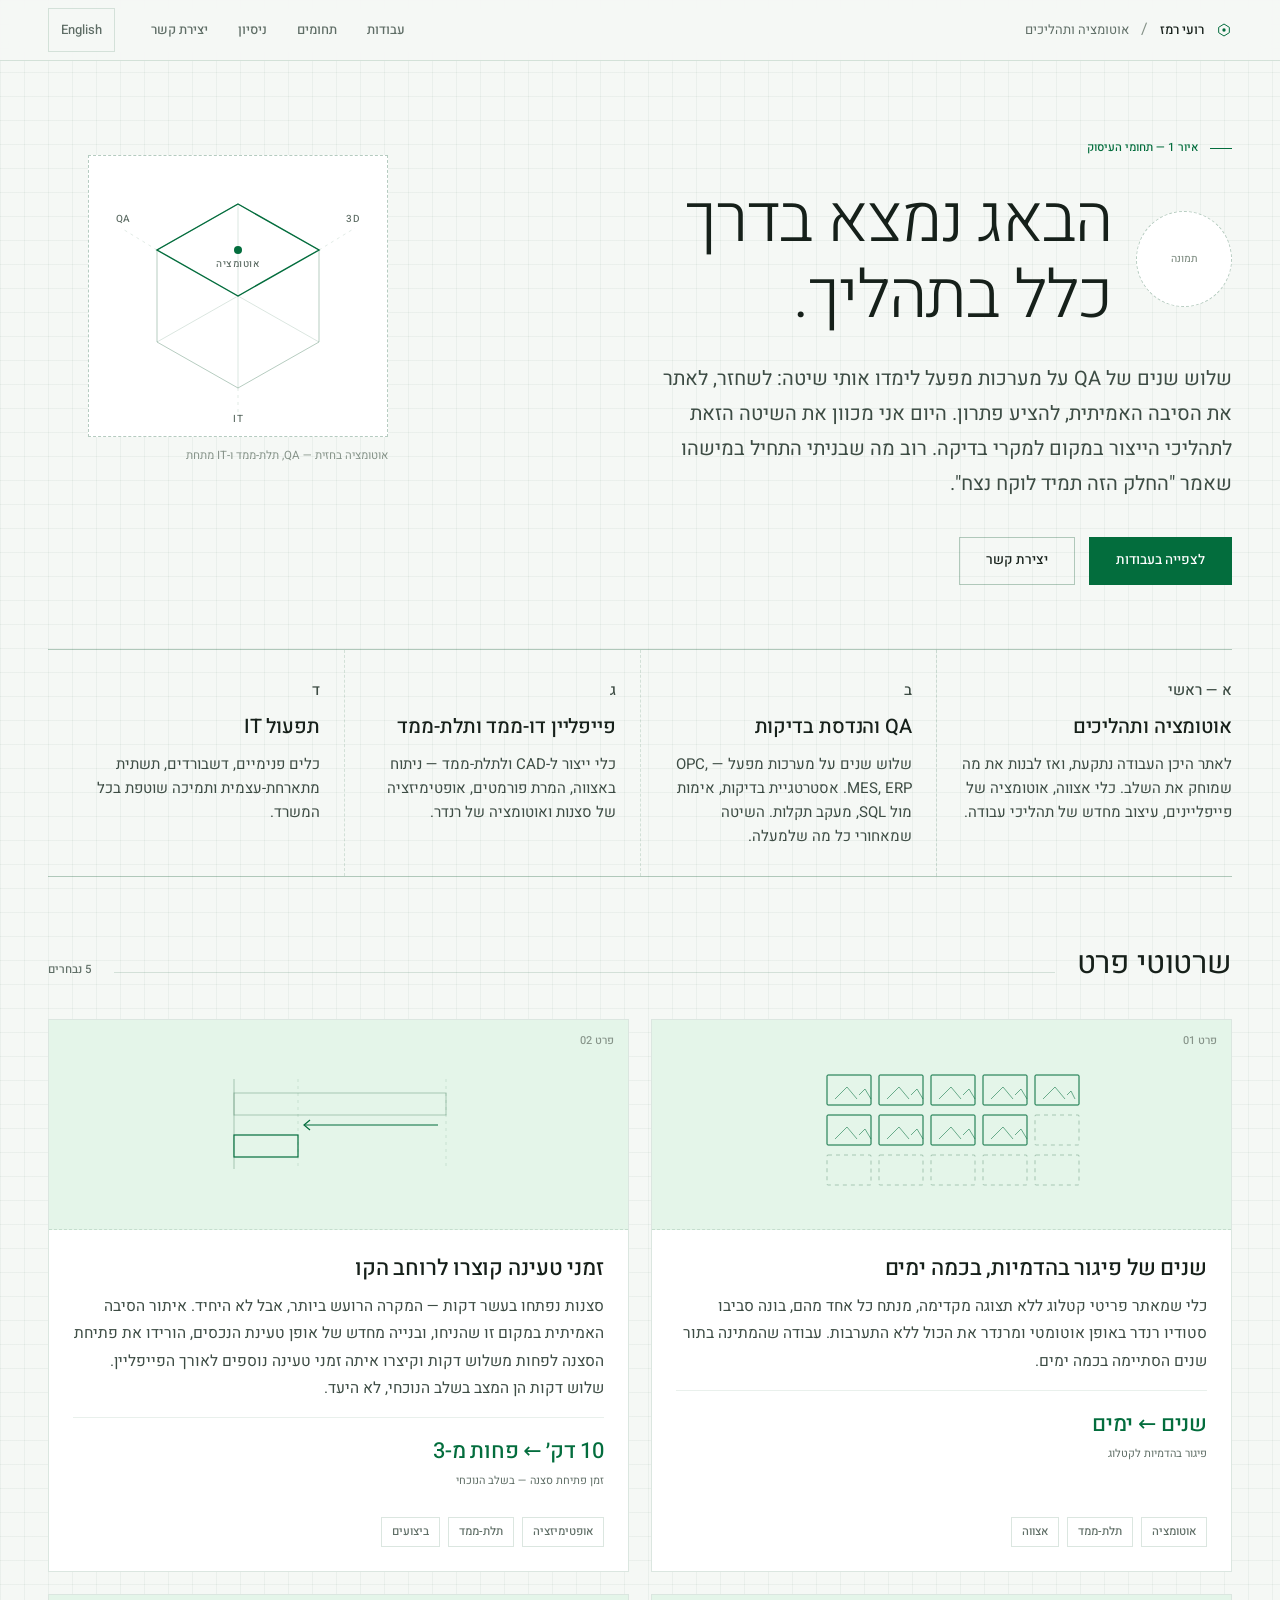
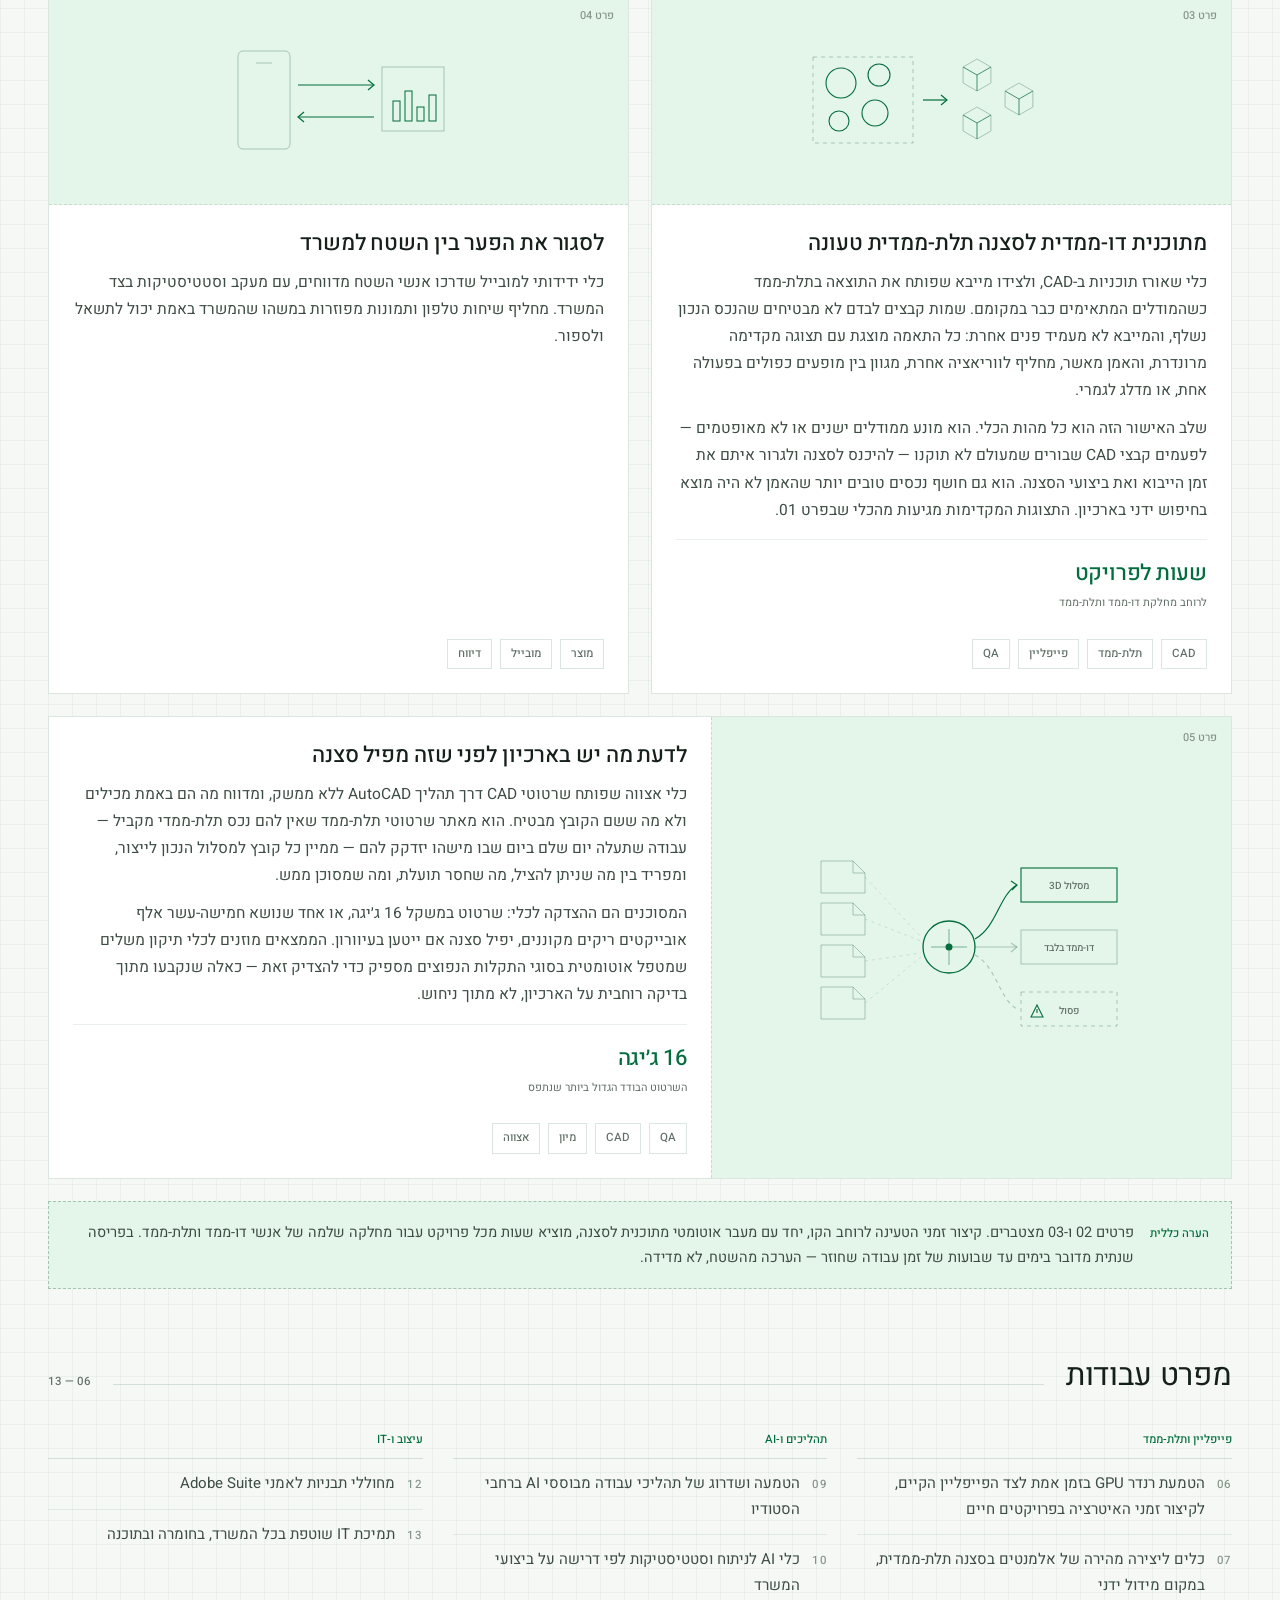
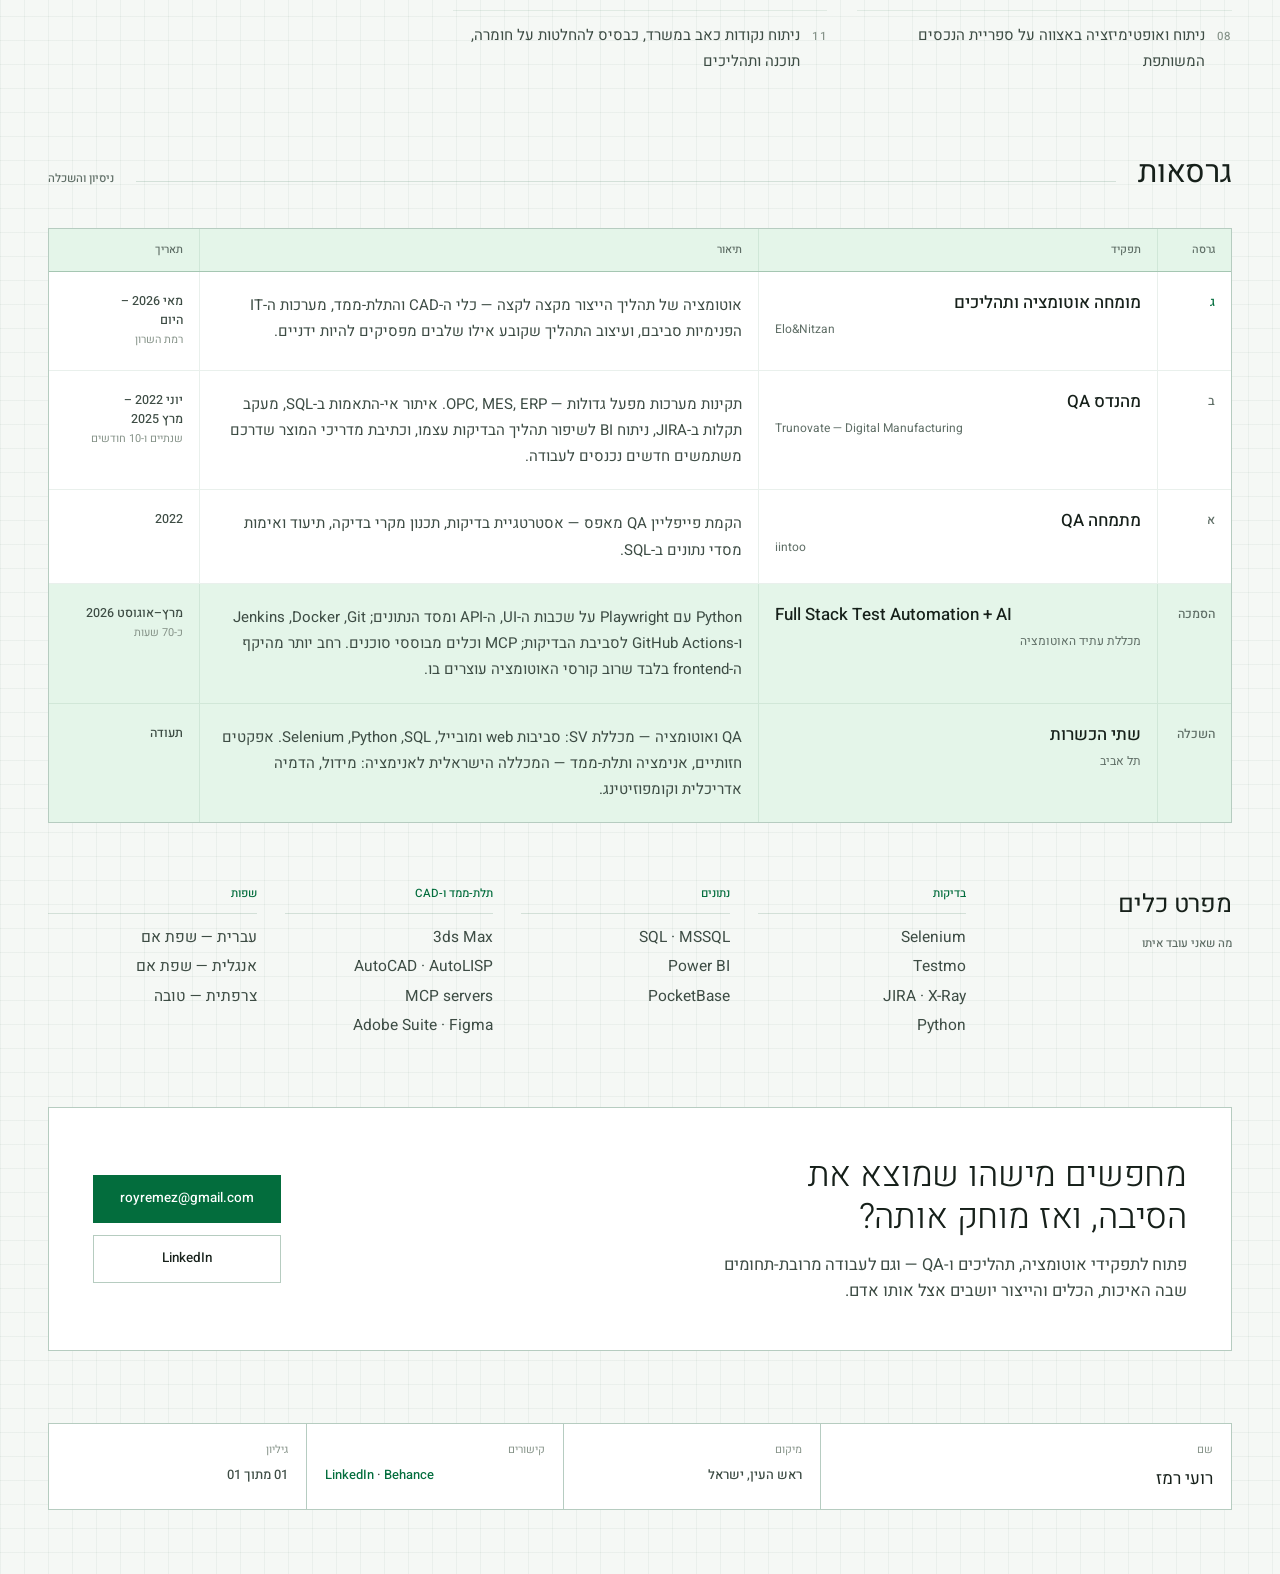
==== commit 5f510e5b: "Add QA evidence: course credential, reframed importer, DWG analyser card QA-01 - Full Stack Test Aut" ====
--- a/index.html
+++ b/index.html
@@ -116,7 +116,7 @@
       <div class="sec-head">
         <h2>שרטוטי פרט</h2>
         <span class="fill" aria-hidden="true"></span>
-        <span class="tag">4 נבחרים</span>
+        <span class="tag">5 נבחרים</span>
       </div>
 
       <div class="work-grid">
@@ -241,7 +241,8 @@
           </div>
           <div class="card-body">
             <h3>מתוכנית דו-ממדית לסצנה תלת-ממדית טעונה</h3>
-            <p>כלי שאורז תוכניות ב-<span class="ltr">CAD</span>, ולצידו מייבא שפותח את התוצאה בתלת-ממד כשכל המודלים המתאימים כבר במקומם — עם פיקוח ידני ושליטה בווריאציות לאורך הדרך, כי המטרה הייתה למחוק את חיפוש הקבצים, לא את שיקול הדעת. הכלי נוגע בכל פרויקט שמחלקת הדו-ממד והתלת-ממד מריצה.</p>
+            <p>כלי שאורז תוכניות ב-<span class="ltr">CAD</span>, ולצידו מייבא שפותח את התוצאה בתלת-ממד כשהמודלים המתאימים כבר במקומם. שמות קבצים לבדם לא מבטיחים שהנכס הנכון נשלף, והמייבא לא מעמיד פנים אחרת: כל התאמה מוצגת עם תצוגה מקדימה מרונדרת, והאמן מאשר, מחליף לווריאציה אחרת, מגוון בין מופעים כפולים בפעולה אחת, או מדלג לגמרי.</p>
+            <p>שלב האישור הזה הוא כל מהות הכלי. הוא מונע ממודלים ישנים או לא מאופטמים — לפעמים קבצי <span class="ltr">CAD</span> שבורים שמעולם לא תוקנו — להיכנס לסצנה ולגרור איתם את זמן הייבוא ואת ביצועי הסצנה. הוא גם חושף נכסים טובים יותר שהאמן לא היה מוצא בחיפוש ידני בארכיון. התצוגות המקדימות מגיעות מהכלי שבפרט 01.</p>
             <div class="metrics">
               <div class="metric">
                 <b>שעות לפרויקט</b>
@@ -249,7 +250,7 @@
               </div>
             </div>
             <ul class="chips">
-              <li class="ltr">CAD</li><li>תלת-ממד</li><li>פייפליין</li>
+              <li class="ltr">CAD</li><li>תלת-ממד</li><li>פייפליין</li><li>QA</li>
             </ul>
           </div>
         </article>
@@ -287,6 +288,64 @@
           </div>
         </article>
 
+
+        <article class="card card--wide">
+          <div class="card-fig">
+            <span class="det">פרט 05</span>
+            <!-- Optional demo media: drop in
+                 <img src="assets/media/det-05.gif" alt="כלי ניתוח ארכיון CAD">
+                 or a muted looping <video>; it replaces the drawing. -->
+            <svg width="340" height="220" viewBox="0 0 340 220" fill="none" aria-hidden="true">
+              <g stroke="var(--rule-strong)" stroke-width="1">
+                <path d="M20 24 h32 l12 12 v20 h-44 z"></path><path d="M52 24 v12 h12"></path>
+                <path d="M20 66 h32 l12 12 v20 h-44 z"></path><path d="M52 66 v12 h12"></path>
+                <path d="M20 108 h32 l12 12 v20 h-44 z"></path><path d="M52 108 v12 h12"></path>
+                <path d="M20 150 h32 l12 12 v20 h-44 z"></path><path d="M52 150 v12 h12"></path>
+              </g>
+              <g stroke="var(--rule)" stroke-width="0.9" stroke-dasharray="3 4">
+                <path d="M64 40 L120 100 M64 82 L120 104 M64 124 L120 116 M64 166 L120 120"></path>
+              </g>
+              <circle cx="148" cy="110" r="26" stroke="var(--accent)" stroke-width="1.3"></circle>
+              <path d="M148 92 L148 128 M130 110 L166 110" stroke="var(--accent)" stroke-width="0.9" stroke-opacity="0.55"></path>
+              <circle cx="148" cy="110" r="3.5" fill="var(--accent)"></circle>
+              <g stroke="var(--accent)" stroke-width="1.2">
+                <path d="M174 102 C196 90, 198 58, 216 48"></path><path d="M210 44 L216 48 L211 53"></path>
+              </g>
+              <g stroke="var(--rule-strong)" stroke-width="1.1">
+                <path d="M174 110 L216 110"></path><path d="M210 106 L216 110 L210 115"></path>
+              </g>
+              <g stroke="var(--rule-strong)" stroke-width="1.1" stroke-dasharray="4 4">
+                <path d="M174 118 C196 130, 198 162, 216 172"></path>
+              </g>
+              <rect x="220" y="31" width="96" height="34" stroke="var(--accent)" fill="var(--accent-wash)" stroke-width="1.1"></rect>
+              <rect x="220" y="93" width="96" height="34" stroke="var(--rule-strong)" stroke-width="1"></rect>
+              <rect x="220" y="155" width="96" height="34" stroke="var(--rule-strong)" stroke-width="1" stroke-dasharray="4 4"></rect>
+              <g stroke="var(--accent)" stroke-width="1.1">
+                <path d="M230 180 L236 168 L242 180 Z"></path><path d="M236 172 L236 176"></path>
+              </g>
+              <g fill="var(--muted)" font-family="Heebo, sans-serif" font-size="10" font-weight="500" text-anchor="middle">
+                <text x="268" y="52">מסלול 3D</text>
+                <text x="268" y="114">דו-ממד בלבד</text>
+                <text x="268" y="177">פסול</text>
+              </g>
+            </svg>
+          </div>
+          <div class="card-body">
+            <h3>לדעת מה יש בארכיון לפני שזה מפיל סצנה</h3>
+            <p>כלי אצווה שפותח שרטוטי <span class="ltr">CAD</span> דרך תהליך <span class="ltr">AutoCAD</span> ללא ממשק, ומדווח מה הם באמת מכילים ולא מה ששם הקובץ מבטיח. הוא מאתר שרטוטי תלת-ממד שאין להם נכס תלת-ממדי מקביל &mdash; עבודה שתעלה יום שלם ביום שבו מישהו יזדקק להם &mdash; ממיין כל קובץ למסלול הנכון לייצור, ומפריד בין מה שניתן להציל, מה שחסר תועלת, ומה שמסוכן ממש.</p>
+            <p>המסוכנים הם ההצדקה לכלי: שרטוט במשקל 16 ג׳יגה, או אחד שנושא חמישה-עשר אלף אובייקטים ריקים מקוננים, יפיל סצנה אם ייטען בעיוורון. הממצאים מוזנים לכלי תיקון משלים שמטפל אוטומטית בסוגי התקלות הנפוצים מספיק כדי להצדיק זאת &mdash; כאלה שנקבעו מתוך בדיקה רוחבית על הארכיון, לא מתוך ניחוש.</p>
+            <div class="metrics">
+              <div class="metric">
+                <b>16 ג׳יגה</b>
+                <span>השרטוט הבודד הגדול ביותר שנתפס</span>
+              </div>
+            </div>
+            <ul class="chips">
+              <li>QA</li><li><span class="ltr">CAD</span></li><li>מיון</li><li>אצווה</li>
+            </ul>
+          </div>
+        </article>
+
       </div>
 
       <aside class="gen-note">
@@ -301,15 +360,14 @@
       <div class="sec-head">
         <h2>מפרט עבודות</h2>
         <span class="fill" aria-hidden="true"></span>
-        <span class="tag">05 — 13</span>
+        <span class="tag">06 — 13</span>
       </div>
 
       <div class="sched-grid">
         <div class="sched-col">
           <h3>פייפליין ותלת-ממד</h3>
           <ul>
-            <li><span class="sched-num">05</span><span>הטמעת רנדר <span class="ltr">GPU</span> בזמן אמת לצד הפייפליין הקיים, לקיצור זמני האיטרציה בפרויקטים חיים</span></li>
-            <li><span class="sched-num">06</span><span>כלי לניתוח ותיקון שרטוטי <span class="ltr">CAD</span> באצווה</span></li>
+            <li><span class="sched-num">06</span><span>הטמעת רנדר <span class="ltr">GPU</span> בזמן אמת לצד הפייפליין הקיים, לקיצור זמני האיטרציה בפרויקטים חיים</span></li>
             <li><span class="sched-num">07</span><span>כלים ליצירה מהירה של אלמנטים בסצנה תלת-ממדית, במקום מידול ידני</span></li>
             <li><span class="sched-num">08</span><span>ניתוח ואופטימיזציה באצווה על ספריית הנכסים המשותפת</span></li>
           </ul>
@@ -377,6 +435,16 @@
         </article>
 
         <article class="rev-row rev-row--edu">
+          <p class="rev-id">הסמכה</p>
+          <div class="rev-role">
+            <b class="ltr">Full Stack Test Automation + AI</b>
+            <span>מכללת עתיד האוטומציה</span>
+          </div>
+          <p class="rev-desc"><span class="ltr">Python</span> עם <span class="ltr">Playwright</span> על שכבות ה-<span class="ltr">UI</span>, ה-<span class="ltr">API</span> ומסד הנתונים; <span class="ltr">Git</span>, <span class="ltr">Docker</span>, <span class="ltr">Jenkins</span> ו-<span class="ltr">GitHub Actions</span> לסביבת הבדיקות; <span class="ltr">MCP</span> וכלים מבוססי סוכנים. רחב יותר מהיקף ה-<span class="ltr">frontend</span> בלבד שרוב קורסי האוטומציה עוצרים בו.</p>
+          <p class="rev-date">מרץ–אוגוסט 2026<br><small>כ-70 שעות</small></p>
+        </article>
+
+        <article class="rev-row rev-row--edu">
           <p class="rev-id">השכלה</p>
           <div class="rev-role">
             <b>שתי הכשרות</b>
--- a/assets/styles.css
+++ b/assets/styles.css
@@ -711,3 +711,29 @@
   .portrait { width: 64px; height: 64px; flex-basis: 64px; }
   .hero-head { gap: 16px; }
 }
+
+/* ---------- Wide card ----------
+   A fifth featured item would otherwise dangle in a two-column grid.
+   Spanning it gives the QA case the emphasis it earns. */
+
+.card--wide { grid-column: 1 / -1; flex-direction: row; }
+.card--wide .card-fig {
+  flex: 0 0 44%;
+  height: auto;
+  min-height: 260px;
+  border-bottom: 0;
+  border-inline-end: 1px dashed var(--rule);
+  padding: 20px;
+}
+.card--wide .card-body { flex: 1 1 auto; justify-content: center; }
+
+@media (max-width: 820px) {
+  .card--wide { flex-direction: column; }
+  .card--wide .card-fig {
+    flex: 0 0 auto;
+    min-height: 0;
+    height: 200px;
+    border-inline-end: 0;
+    border-bottom: 1px dashed var(--rule);
+  }
+}
